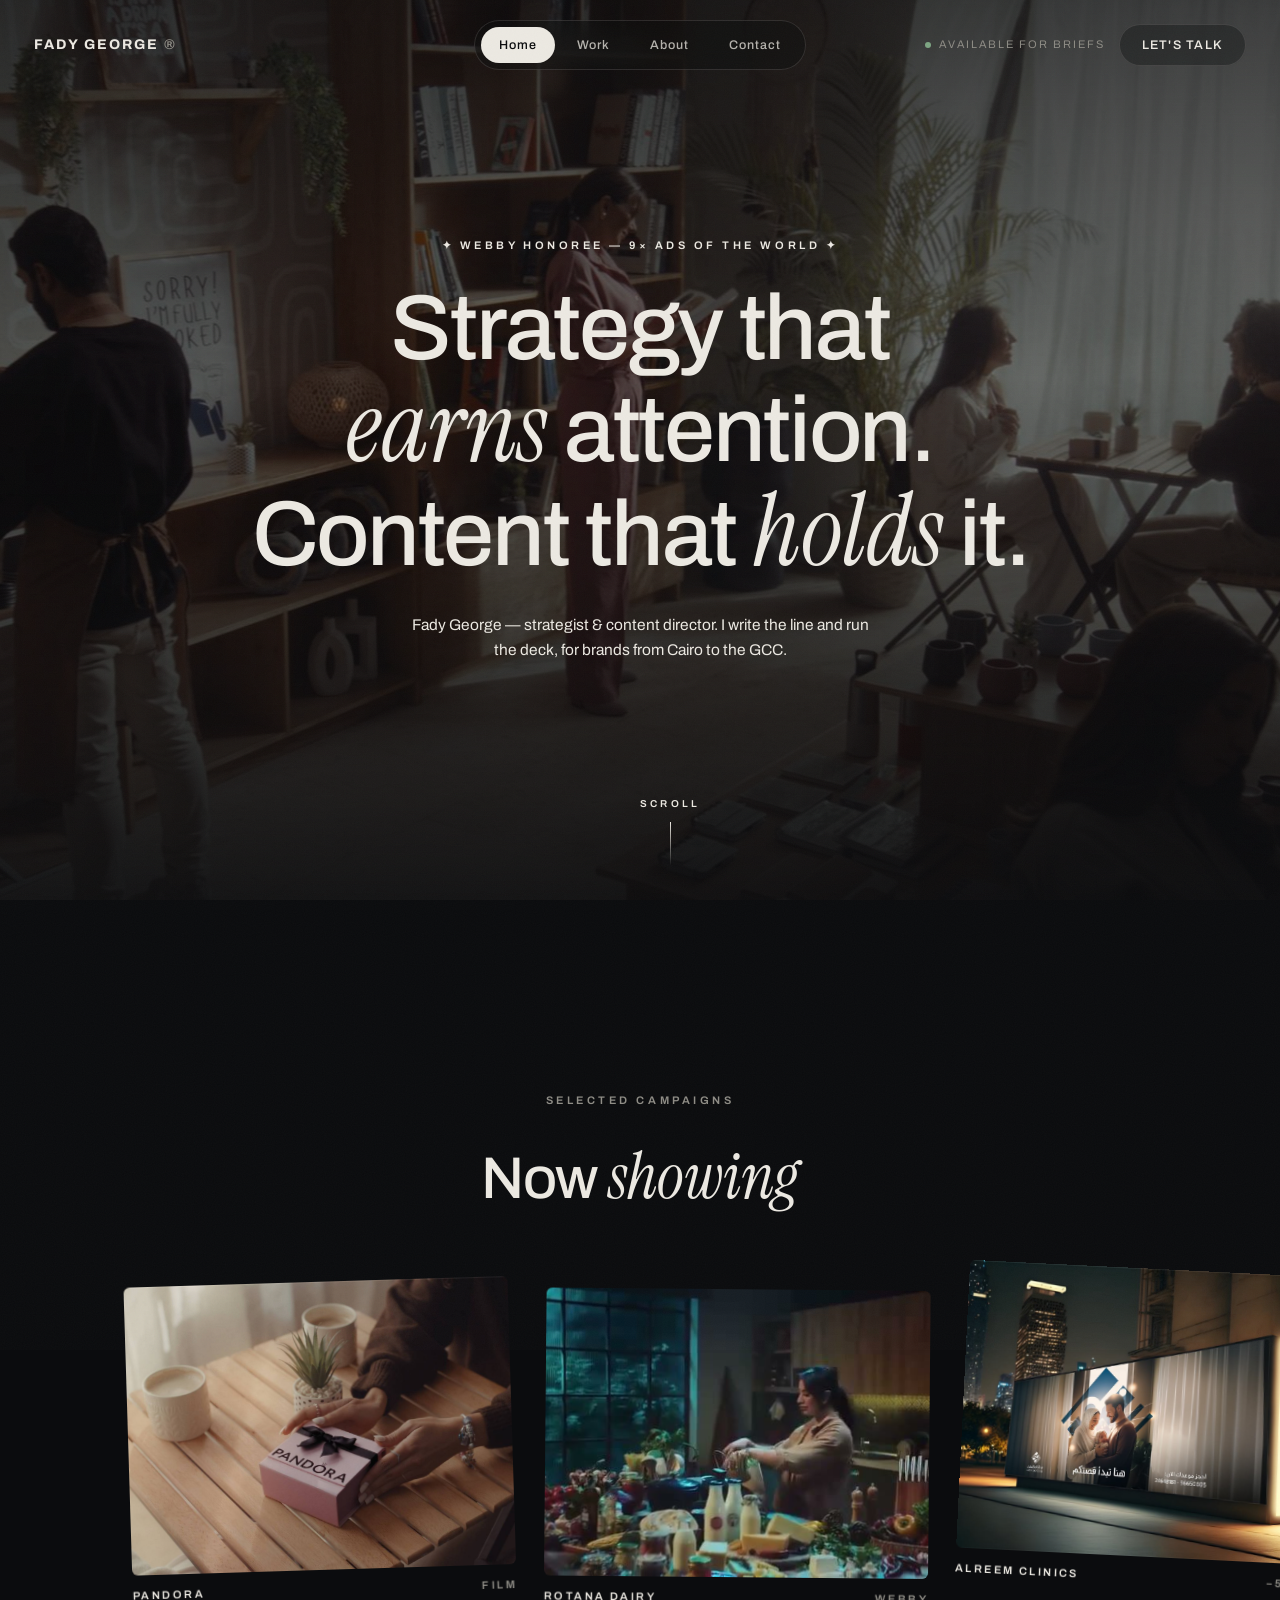
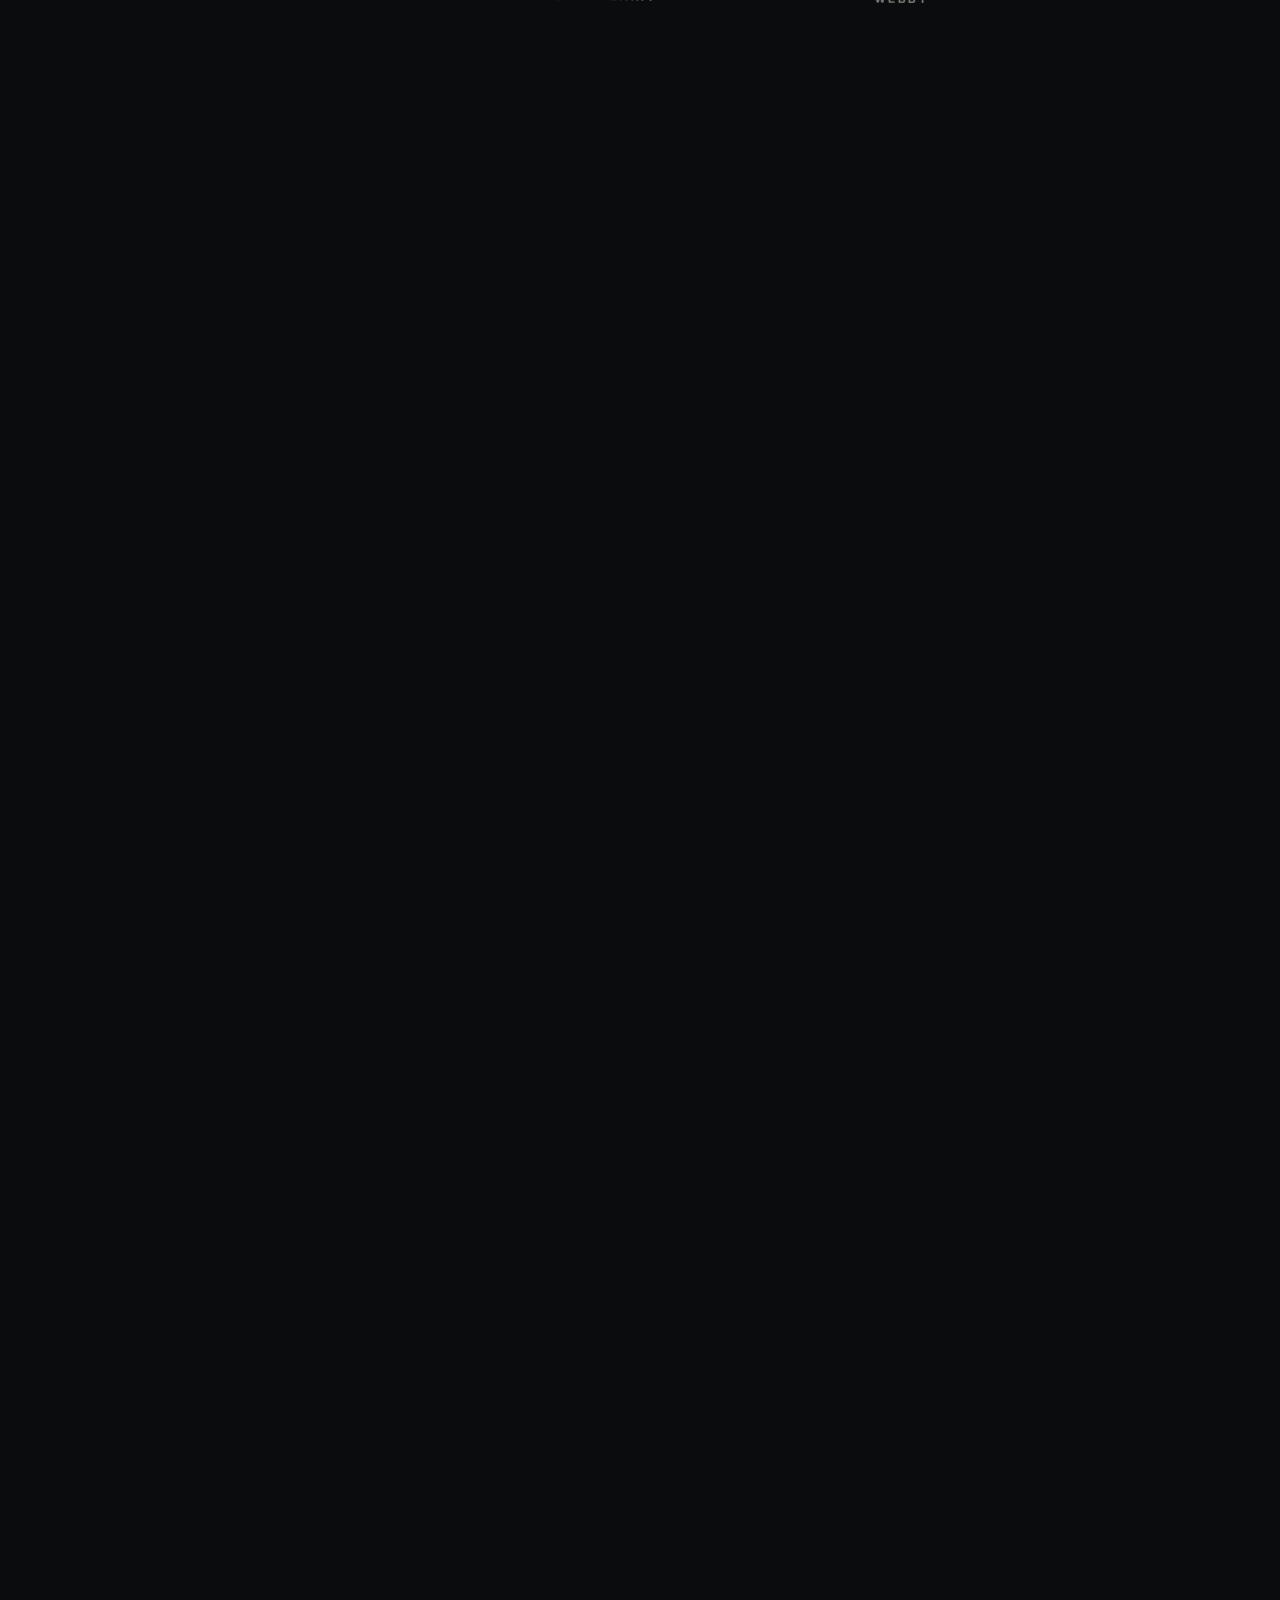
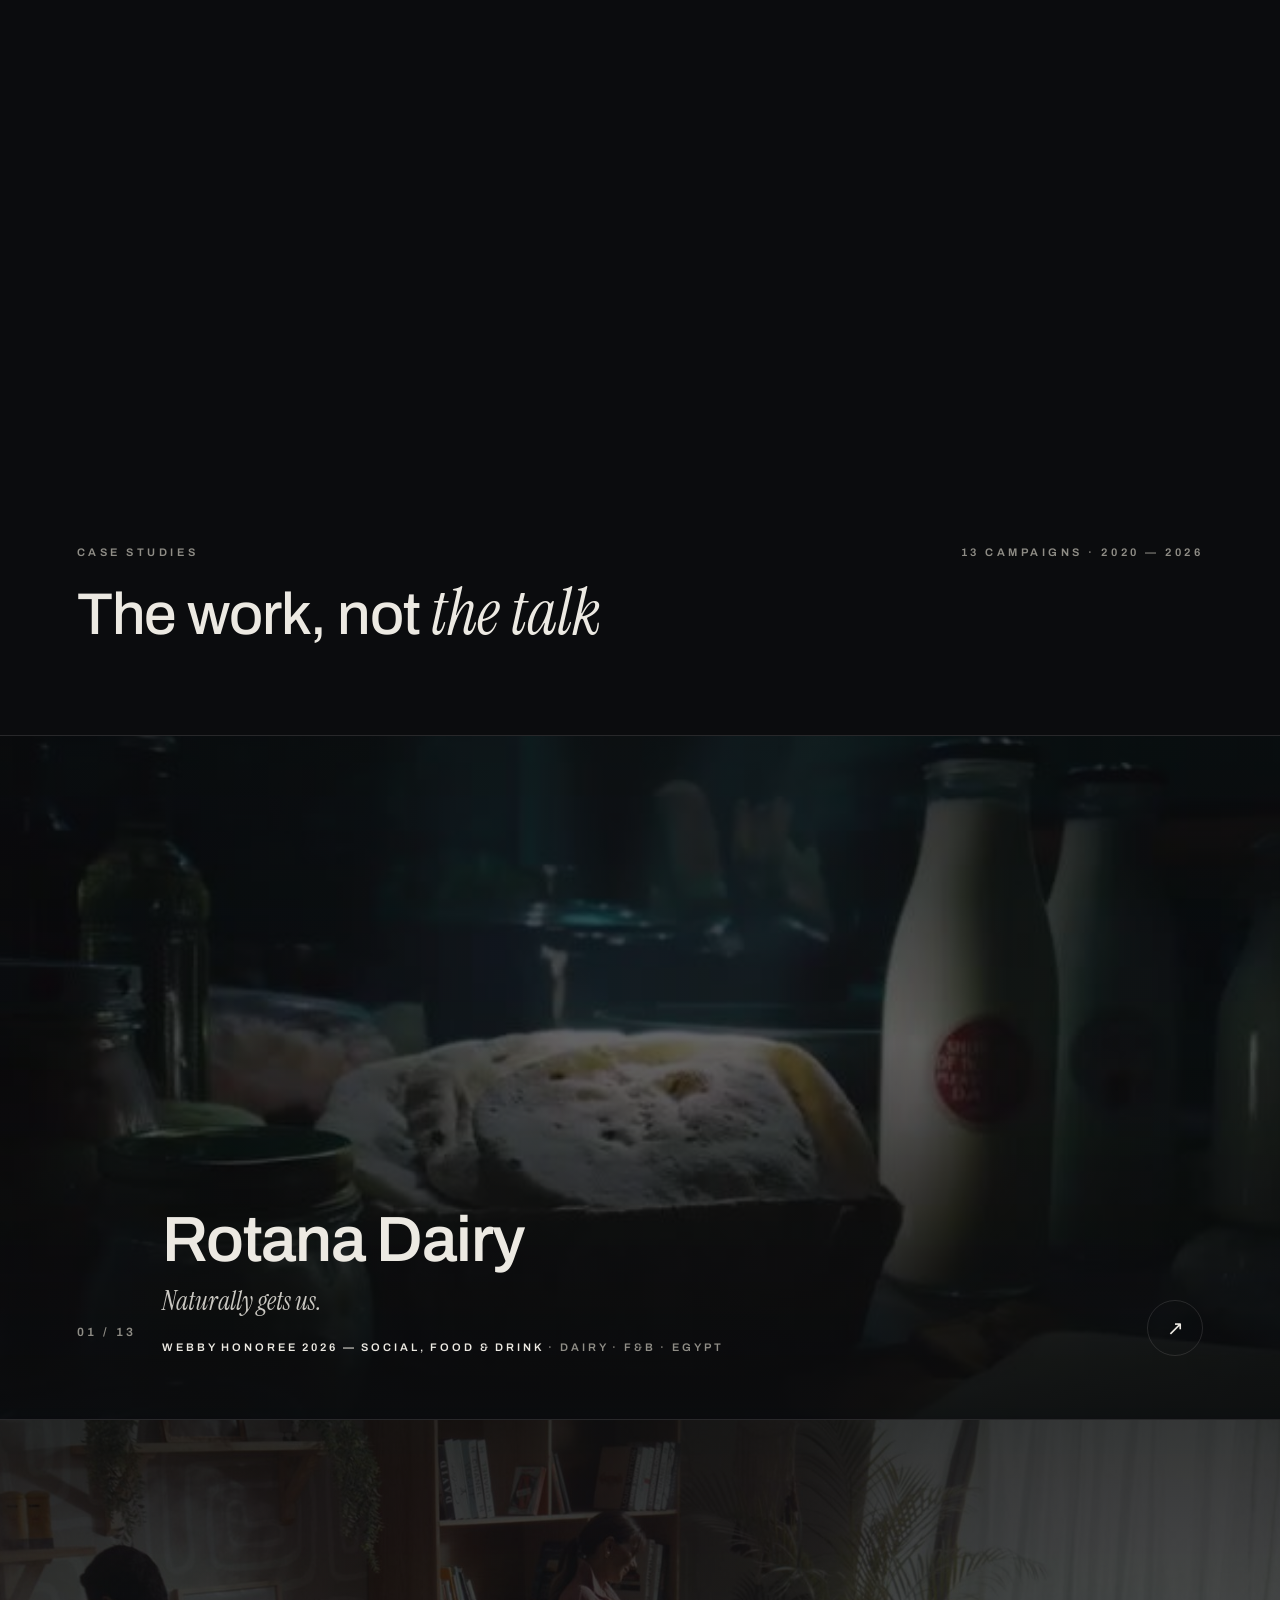
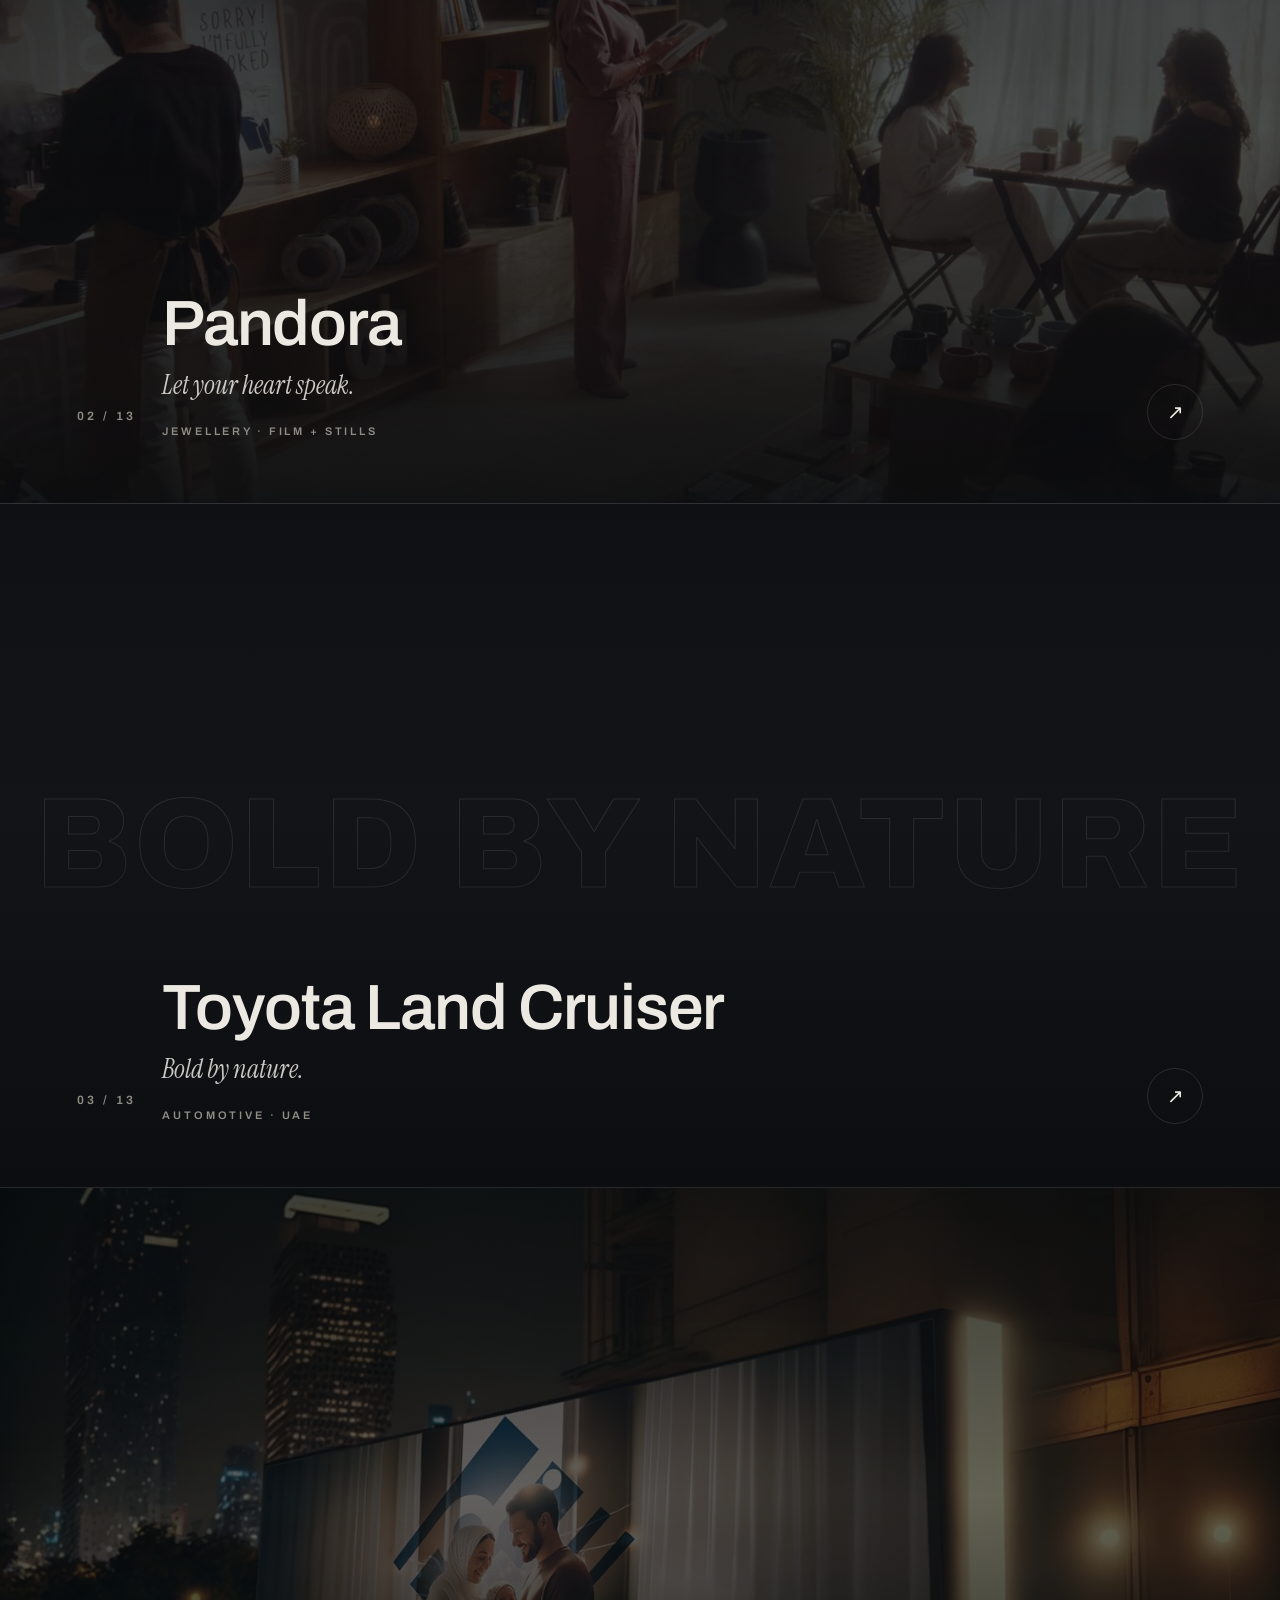
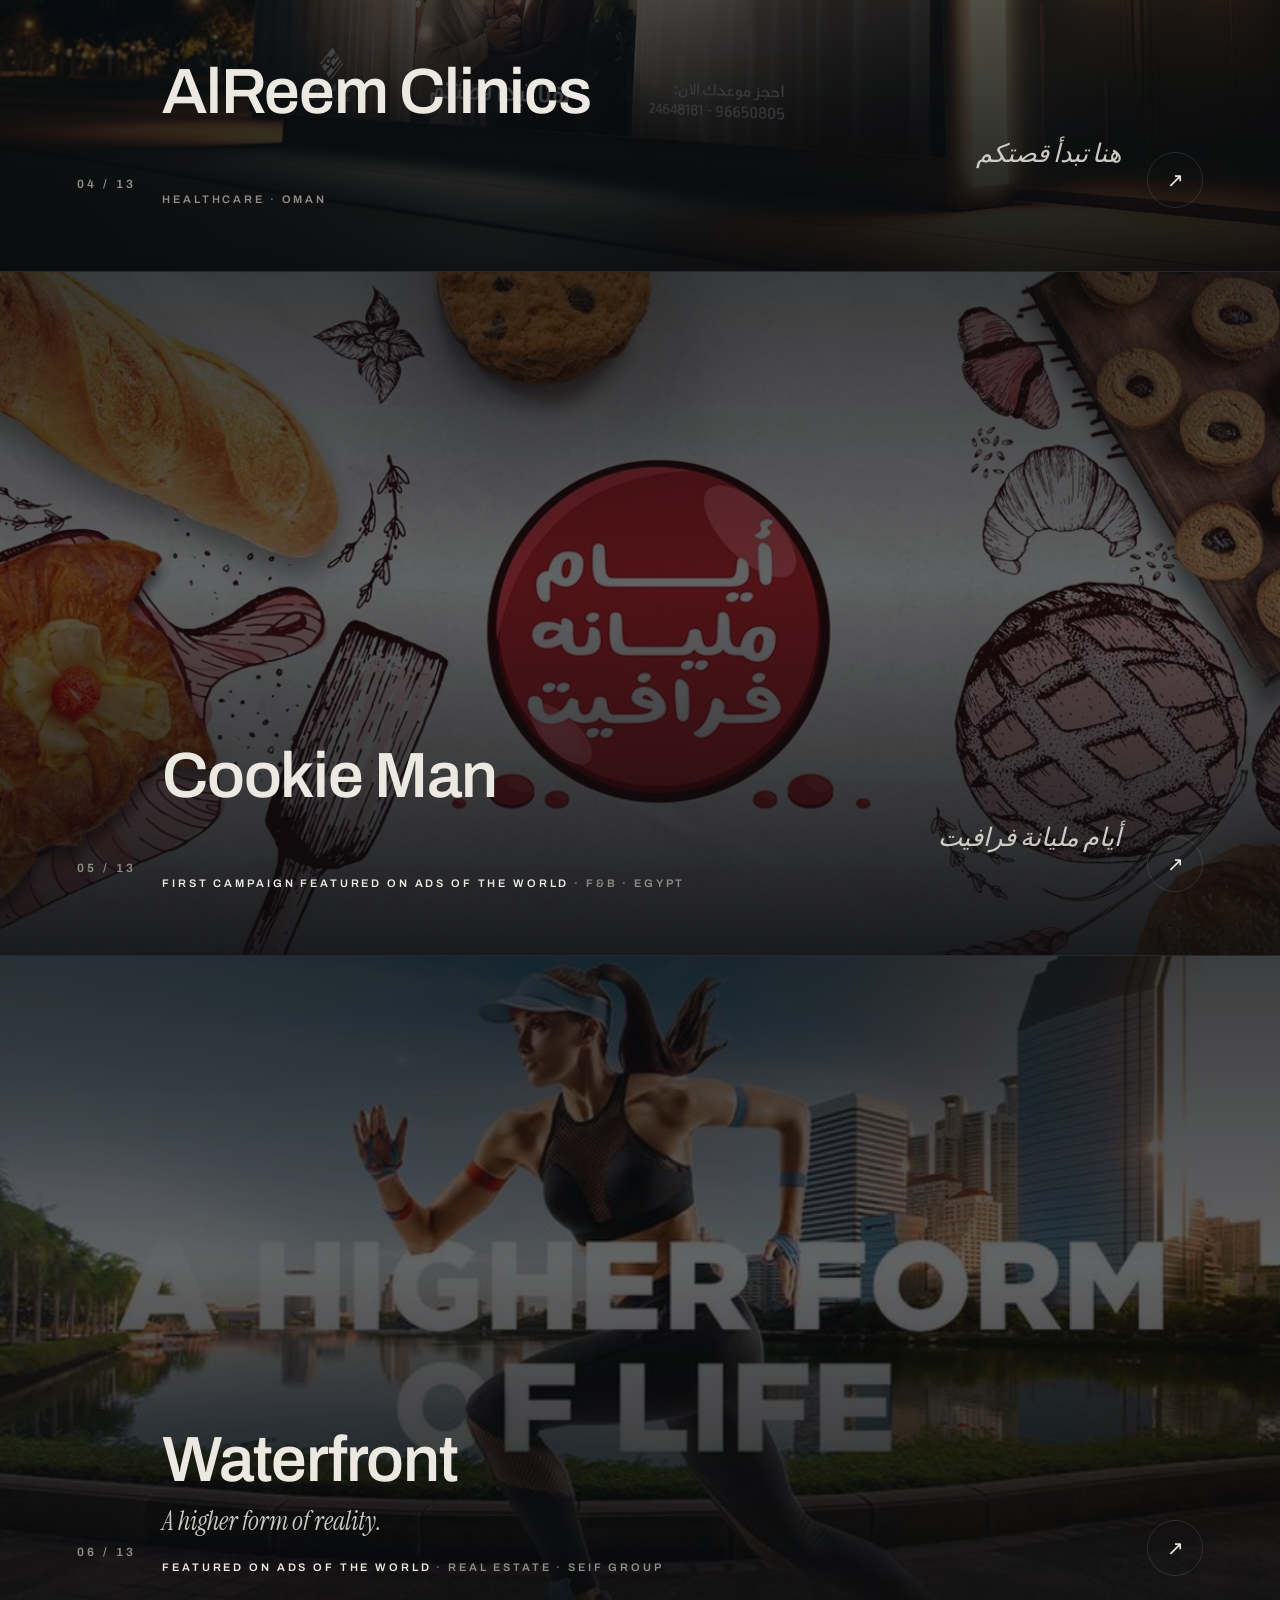
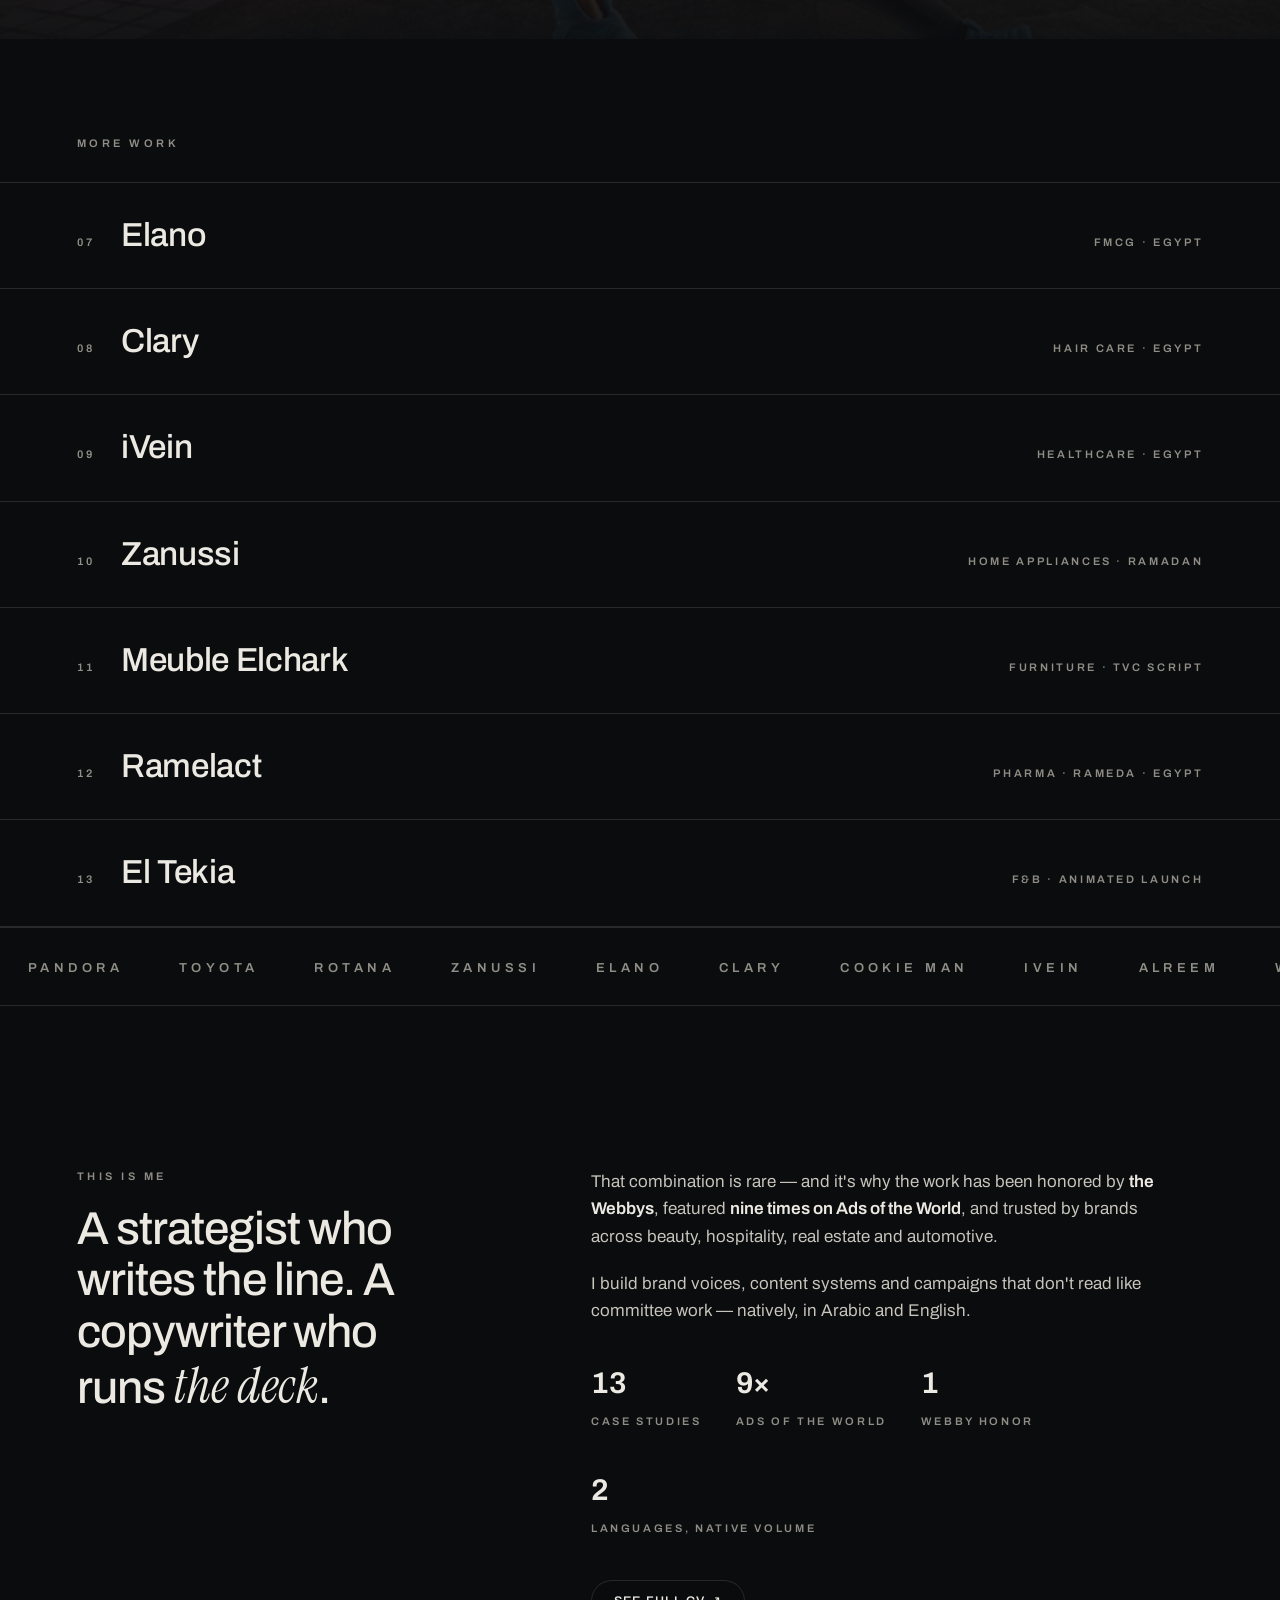
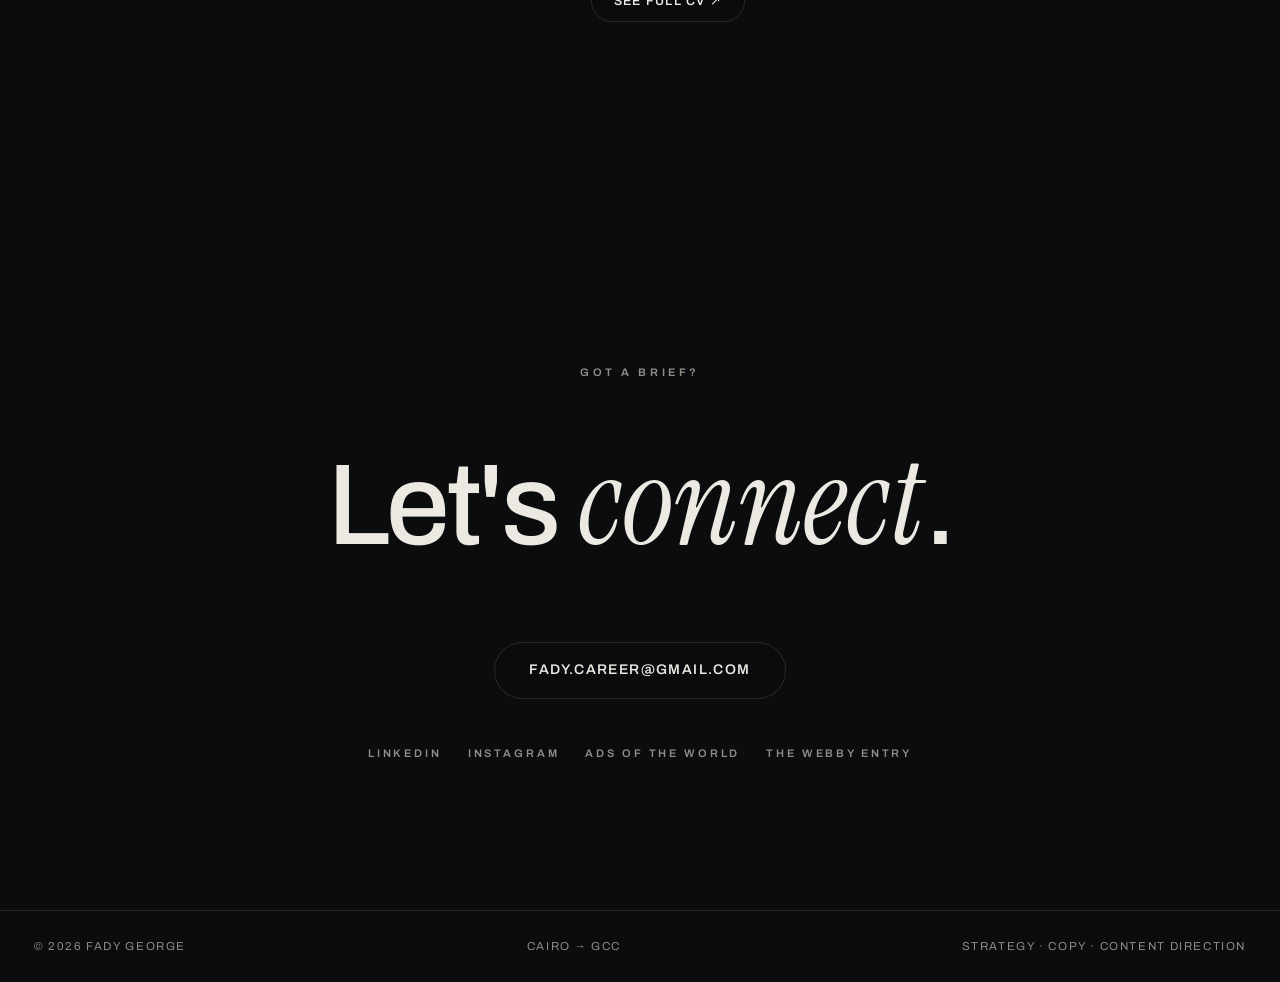
==== index.html @ 392db400 "Portfolio v1 — Screening Room Co-Authored-By: Claude Fable 5 <noreply@anthropic.com>" ====
<!doctype html>
<html lang="en">
<head>
<meta charset="utf-8">
<meta name="viewport" content="width=device-width, initial-scale=1">
<title>Fady George — Strategist & Content Director</title>
<meta name="description" content="Strategy that earns attention. Content that holds it. Webby-honored strategist & content director — 9× Ads of the World.">
<meta property="og:title" content="Fady George — Strategist & Content Director">
<meta property="og:description" content="Strategy that earns attention. Content that holds it. Webby-honored strategist & content director — 9× Ads of the World.">
<link rel="icon" href="data:image/svg+xml,%3Csvg xmlns='http://www.w3.org/2000/svg' viewBox='0 0 32 32'%3E%3Crect width='32' height='32' rx='7' fill='%230b0c0e'/%3E%3Ctext x='16' y='22' font-family='Arial' font-size='16' font-weight='800' fill='%23ece9e2' text-anchor='middle'%3EFG%3C/text%3E%3C/svg%3E">
<link rel="stylesheet" href="styles.css">
</head>
<body>
<header class="site">
  <a class="wordmark" href="index.html">Fady George<span> ®</span></a>
  <nav class="pill" aria-label="Main"><a class="on" href="index.html">Home</a><a href="index.html#work">Work</a><a href="index.html#about">About</a><a href="index.html#contact">Contact</a></nav>
  <div class="head-right">
    <span class="avail">Available for briefs</span>
    <a class="btn" href="mailto:fady.career@gmail.com">Let's talk</a>
  </div>
</header>

<section class="hero" id="top">
  <img class="hero-bg" src="assets/pandora-let-your-heart-speak/img-02.jpg" alt="Pandora campaign film still">
  <div class="hero-in">
    <div class="label">✦ Webby Honoree — 9× Ads of the World ✦</div>
    <h1>
      <span class="ln"><span>Strategy that <em class="acc">earns</em> attention.</span></span>
      <span class="ln"><span>Content that <em class="acc">holds</em> it.</span></span>
    </h1>
    <p class="sub">Fady George — strategist &amp; content director. I write the line and run the deck, for brands from Cairo to the GCC.</p>
  </div>
  <div class="scrollcue"><span class="label">Scroll</span><i></i></div>
</section>

<section class="reel" aria-label="Selected campaigns">
  <div class="reel-sticky">
    <div class="reel-head">
      <div class="label">Selected campaigns</div>
      <h2>Now <em class="acc">showing</em></h2>
    </div>
    <div class="reel-strip" id="strip">
      <a class="reel-card" href="work/pandora-let-your-heart-speak/index.html"><figure>
        <div class="ph"><img src="assets/pandora-let-your-heart-speak/img-01.jpg" alt="Pandora campaign" loading="lazy"></div>
        <figcaption><b>Pandora</b><span>Film</span></figcaption>
      </figure></a>
      <a class="reel-card" href="work/rotana-naturally-gets-us/index.html"><figure>
        <div class="ph"><img src="assets/rotana-naturally-gets-us/frame-03.jpg" alt="Rotana Dairy campaign" loading="lazy"></div>
        <figcaption><b>Rotana Dairy</b><span>Webby</span></figcaption>
      </figure></a>
      <a class="reel-card" href="work/alreem-clinics/index.html"><figure>
        <div class="ph"><img src="assets/alreem-clinics/img-04.jpg" alt="AlReem Clinics campaign" loading="lazy"></div>
        <figcaption><b>AlReem Clinics</b><span>−50% CPA</span></figcaption>
      </figure></a>
      <a class="reel-card" href="work/cookie-man-frafeet/index.html"><figure>
        <div class="ph"><img src="assets/cookie-man-frafeet/img-02.jpg" alt="Cookie Man campaign" loading="lazy"></div>
        <figcaption><b>Cookie Man</b><span>AOTW</span></figcaption>
      </figure></a>
      <a class="reel-card" href="work/waterfront-launching/index.html"><figure>
        <div class="ph"><img src="assets/waterfront-launching/img-03.jpg" alt="Waterfront campaign" loading="lazy"></div>
        <figcaption><b>Waterfront</b><span>AOTW</span></figcaption>
      </figure></a>
      <a class="reel-card" href="work/eltekia-launching/index.html"><figure>
        <div class="ph"><img src="assets/eltekia-launching/frame-01.jpg" alt="El Tekia campaign" loading="lazy"></div>
        <figcaption><b>El Tekia</b><span>Animation</span></figcaption>
      </figure></a>
    </div>
  </div>
</section>

<section class="works" id="work">
  <div class="works-head">
    <div>
      <div class="label">Case studies</div>
      <h2>The work, not <em class="acc">the talk</em></h2>
    </div>
    <span class="label">13 campaigns · 2020 — 2026</span>
  </div>
  <a href="work/rotana-naturally-gets-us/index.html"><article class="row">
    <img class="row-bg" src="assets/rotana-naturally-gets-us/frame-02.jpg" alt="" loading="lazy">
    <div class="row-in">
      <div class="num">01 / 13</div>
      <div>
        <h3>Rotana Dairy</h3>
        <div class="idea">Naturally gets us.</div>
        <div class="meta"><b>Webby Honoree 2026 — Social, Food & Drink</b> · Dairy · F&B · Egypt</div>
      </div>
      <div class="go">↗</div>
    </div>
  </article></a>
  <a href="work/pandora-let-your-heart-speak/index.html"><article class="row">
    <img class="row-bg" src="assets/pandora-let-your-heart-speak/img-02.jpg" alt="" loading="lazy">
    <div class="row-in">
      <div class="num">02 / 13</div>
      <div>
        <h3>Pandora</h3>
        <div class="idea">Let your heart speak.</div>
        <div class="meta">Jewellery · Film + Stills</div>
      </div>
      <div class="go">↗</div>
    </div>
  </article></a>
  <a href="work/toyota-bold-by-nature/index.html"><article class="row typeonly">
    <div class="ghost">Bold By Nature</div>
    <div class="row-in">
      <div class="num">03 / 13</div>
      <div>
        <h3>Toyota Land Cruiser</h3>
        <div class="idea">Bold by nature.</div>
        <div class="meta">Automotive · UAE</div>
      </div>
      <div class="go">↗</div>
    </div>
  </article></a>
  <a href="work/alreem-clinics/index.html"><article class="row">
    <img class="row-bg" src="assets/alreem-clinics/img-04.jpg" alt="" loading="lazy">
    <div class="row-in">
      <div class="num">04 / 13</div>
      <div>
        <h3>AlReem Clinics</h3>
        <div class="idea ar">هنا تبدأ قصتكم</div>
        <div class="meta">Healthcare · Oman</div>
      </div>
      <div class="go">↗</div>
    </div>
  </article></a>
  <a href="work/cookie-man-frafeet/index.html"><article class="row">
    <img class="row-bg" src="assets/cookie-man-frafeet/img-02.jpg" alt="" loading="lazy">
    <div class="row-in">
      <div class="num">05 / 13</div>
      <div>
        <h3>Cookie Man</h3>
        <div class="idea ar">أيام مليانة فرافيت</div>
        <div class="meta"><b>First campaign featured on Ads of the World</b> · F&B · Egypt</div>
      </div>
      <div class="go">↗</div>
    </div>
  </article></a>
  <a href="work/waterfront-launching/index.html"><article class="row">
    <img class="row-bg" src="assets/waterfront-launching/img-03.jpg" alt="" loading="lazy">
    <div class="row-in">
      <div class="num">06 / 13</div>
      <div>
        <h3>Waterfront</h3>
        <div class="idea">A higher form of reality.</div>
        <div class="meta"><b>Featured on Ads of the World</b> · Real Estate · Seif Group</div>
      </div>
      <div class="go">↗</div>
    </div>
  </article></a>
  <div class="mini-head"><span class="label">More work</span></div>
  <a class="mini" href="work/elano-3arfin-mayetak/index.html"><span class="num">07</span><h3>Elano</h3><span class="tag">FMCG · Egypt</span></a>
  <a class="mini" href="work/clary-el-egaba-clary/index.html"><span class="num">08</span><h3>Clary</h3><span class="tag">Hair Care · Egypt</span></a>
  <a class="mini" href="work/ivein-10-years/index.html"><span class="num">09</span><h3>iVein</h3><span class="tag">Healthcare · Egypt</span></a>
  <a class="mini" href="work/zanussi-mothers-day-ramadan/index.html"><span class="num">10</span><h3>Zanussi</h3><span class="tag">Home Appliances · Ramadan</span></a>
  <a class="mini" href="work/meuble-elchark-tvc/index.html"><span class="num">11</span><h3>Meuble Elchark</h3><span class="tag">Furniture · TVC Script</span></a>
  <a class="mini" href="work/ramelact-launching/index.html"><span class="num">12</span><h3>Ramelact</h3><span class="tag">Pharma · Rameda · Egypt</span></a>
  <a class="mini" href="work/eltekia-launching/index.html"><span class="num">13</span><h3>El Tekia</h3><span class="tag">F&B · Animated Launch</span></a>
</section>

<div class="clients" aria-hidden="true"><div><span>Pandora</span><span>Toyota</span><span>Rotana</span><span>Zanussi</span><span>Elano</span><span>Clary</span><span>Cookie Man</span><span>iVein</span><span>AlReem</span><span>Waterfront</span><span>Meuble Elchark</span><span>Pandora</span><span>Toyota</span><span>Rotana</span><span>Zanussi</span><span>Elano</span><span>Clary</span><span>Cookie Man</span><span>iVein</span><span>AlReem</span><span>Waterfront</span><span>Meuble Elchark</span></div></div>

<section class="about" id="about">
  <div>
    <div class="label">This is me</div>
    <h2>A strategist who writes the line. A copywriter who runs <em class="acc">the deck</em>.</h2>
  </div>
  <div class="bio">
    <p>That combination is rare — and it's why the work has been honored by <strong>the Webbys</strong>, featured <strong>nine times on Ads of the World</strong>, and trusted by brands across beauty, hospitality, real estate and automotive.</p>
    <p>I build brand voices, content systems and campaigns that don't read like committee work — natively, in Arabic and English.</p>
    <div class="facts">
      <div class="fact"><b>13</b><span>Case studies</span></div>
      <div class="fact"><b>9×</b><span>Ads of the World</span></div>
      <div class="fact"><b>1</b><span>Webby honor</span></div>
      <div class="fact"><b>2</b><span>Languages, native volume</span></div>
    </div>
    <a class="btn" href="assets/site/fady-george-cv.pdf" target="_blank" rel="noreferrer">See full CV ↗</a>
  </div>
</section>

<section class="contact" id="contact">
  <div class="label">Got a brief?</div>
  <h2>Let's <em class="acc">connect</em>.</h2>
  <a class="btn big" href="mailto:fady.career@gmail.com">fady.career@gmail.com</a>
  <div class="socials">
    <a href="https://www.linkedin.com/in/fadygeorge79/" target="_blank" rel="noreferrer">LinkedIn</a>
    <a href="https://www.instagram.com/_fadygeorge/" target="_blank" rel="noreferrer">Instagram</a>
    <a href="https://www.adsoftheworld.com/users/fady-george" target="_blank" rel="noreferrer">Ads of the World</a>
    <a href="https://winners.webbyawards.com/2026/social/social-campaigns/food-drink/380576/rotana--naturally-gets-us" target="_blank" rel="noreferrer">The Webby Entry</a>
  </div>
</section>
<footer class="site">
  <span>© 2026 Fady George</span>
  <span>Cairo → GCC</span>
  <span>Strategy · Copy · Content Direction</span>
</footer>
<script src="main.js"></script>
</body>
</html>
---- styles.css ----
/* ============================================================
   FADY GEORGE — Screening Room
   Committed single-world dark (a cinema house). Monochrome;
   the footage carries the color.
   ============================================================ */
@font-face{ font-family:'Archivo'; font-style:normal; font-weight:100 900; font-display:swap; src:url(fonts/archivo-var.woff2) format('woff2'); }
@font-face{ font-family:'Instrument Serif'; font-style:italic; font-weight:400; font-display:swap; src:url(fonts/instrument-italic.woff2) format('woff2'); }
@font-face{ font-family:'IBM Plex Sans Arabic'; font-style:normal; font-weight:400; font-display:swap; src:url(fonts/plex-arabic-400.woff2) format('woff2'); }
@font-face{ font-family:'IBM Plex Sans Arabic'; font-style:normal; font-weight:700; font-display:swap; src:url(fonts/plex-arabic-700.woff2) format('woff2'); }

:root{
  --black:#0b0c0e; --coal:#14161a; --bone:#ece9e2; --body:#c9c6be; --grey:#8f8d86;
  --line:rgba(236,233,226,.13); --pillbg:rgba(11,12,14,.35);
}
*{ box-sizing:border-box; margin:0 }
html{ scroll-behavior:smooth }
body{ background:var(--black); color:var(--bone); font-family:'Archivo',Arial,sans-serif; font-weight:380; line-height:1.6; overflow-x:hidden; }
::selection{ background:var(--bone); color:var(--black) }
a{ color:inherit; text-decoration:none }
img{ display:block; max-width:100% }
.label{ font-size:11px; font-weight:620; letter-spacing:.32em; text-transform:uppercase; color:var(--grey) }
em.acc{ font-family:'Instrument Serif',Georgia,serif; font-style:italic; font-weight:400; font-size:1.08em; letter-spacing:0 }
.ar{ font-family:'IBM Plex Sans Arabic','Segoe UI',Tahoma,sans-serif; direction:rtl }

/* grain */
body::after{ content:""; position:fixed; inset:-50%; pointer-events:none; z-index:60; opacity:.05;
  background-image:url("data:image/svg+xml,%3Csvg xmlns='http://www.w3.org/2000/svg' width='240' height='240'%3E%3Cfilter id='n'%3E%3CfeTurbulence type='fractalNoise' baseFrequency='0.9' numOctaves='2'/%3E%3C/filter%3E%3Crect width='240' height='240' filter='url(%23n)' opacity='0.6'/%3E%3C/svg%3E"); }

/* ============ HEADER ============ */
header.site{ position:fixed; top:0; left:0; right:0; z-index:50; display:grid; grid-template-columns:1fr auto 1fr; align-items:center; padding:20px 34px }
.wordmark{ font-weight:740; font-size:14px; letter-spacing:.14em; text-transform:uppercase }
.wordmark span{ color:var(--grey) }
nav.pill{ display:flex; gap:4px; border:1px solid var(--line); border-radius:999px; padding:6px; backdrop-filter:blur(14px); background:var(--pillbg); transition:background .4s }
header.site.scrolled nav.pill{ background:rgba(11,12,14,.72) }
nav.pill a{ font-size:12.5px; font-weight:520; letter-spacing:.08em; padding:8px 18px; border-radius:999px; color:var(--bone); opacity:.75; transition:opacity .25s, background .25s }
nav.pill a:hover, nav.pill a:focus-visible{ opacity:1; background:rgba(236,233,226,.08); outline:none }
nav.pill a.on{ opacity:1; background:var(--bone); color:var(--black) }
.head-right{ display:flex; justify-content:flex-end; align-items:center; gap:14px }
.avail{ font-size:11px; letter-spacing:.18em; text-transform:uppercase; color:var(--grey); display:flex; align-items:center; gap:8px }
.avail::before{ content:""; width:6px; height:6px; border-radius:50%; background:#7da583; animation:blink 2.6s ease infinite }
@keyframes blink{ 50%{ opacity:.35 } }
.btn{ display:inline-flex; align-items:center; gap:10px; border:1px solid var(--line); border-radius:999px; padding:10px 22px; font-size:12.5px; font-weight:560; letter-spacing:.1em; text-transform:uppercase; backdrop-filter:blur(14px); background:var(--pillbg); transition:background .3s,color .3s; cursor:pointer }
.btn:hover,.btn:focus-visible{ background:var(--bone); color:var(--black); outline:none }
@media(max-width:860px){ nav.pill{ display:none } header.site{ padding:16px 20px } .avail{ display:none } }

/* ============ HOME HERO ============ */
.hero{ position:relative; height:100svh; min-height:600px; overflow:hidden; display:flex; align-items:center; justify-content:center; text-align:center }
.hero-bg{ position:absolute; inset:0; width:100%; height:100%; object-fit:cover; animation:settle 2.6s cubic-bezier(.2,.7,.2,1) both }
@keyframes settle{ from{ transform:scale(1.12); filter:brightness(.4) } to{ transform:scale(1.02); filter:brightness(.62) } }
.hero::before{ content:""; position:absolute; inset:0; z-index:1; background:linear-gradient(180deg, rgba(11,12,14,.62) 0%, rgba(11,12,14,.18) 42%, rgba(11,12,14,.88) 100%) }
.hero-in{ position:relative; z-index:2; padding:0 24px; max-width:1100px }
.hero .label{ color:var(--bone); opacity:0; animation:rise 1s .5s cubic-bezier(.2,.7,.2,1) forwards }
.hero h1{ font-size:clamp(44px,7.2vw,104px); font-weight:480; letter-spacing:-.025em; line-height:1.04; margin:26px 0 30px; text-wrap:balance }
.hero h1 .ln{ display:block; overflow:hidden }
.hero h1 .ln span{ display:block; transform:translateY(112%); animation:heroRise 1.1s cubic-bezier(.2,.75,.15,1) forwards }
.hero h1 .ln:nth-child(2) span{ animation-delay:.16s }
@keyframes heroRise{ to{ transform:none } }
@keyframes rise{ from{ opacity:0; transform:translateY(14px) } to{ opacity:1; transform:none } }
.hero p.sub{ font-size:15.5px; color:var(--bone); opacity:0; max-width:52ch; margin:0 auto; font-weight:400; animation:rise 1s .9s forwards }
.scrollcue{ position:absolute; bottom:34px; left:50%; transform:translateX(-50%); z-index:2; display:flex; flex-direction:column; align-items:center; gap:10px; opacity:0; animation:rise 1s 1.4s forwards }
.scrollcue .label{ font-size:10px }
.scrollcue i{ width:1px; height:44px; background:linear-gradient(var(--bone),transparent); display:block; animation:drip 2.2s ease infinite }
@keyframes drip{ 0%{ transform:scaleY(0); transform-origin:top } 45%{ transform:scaleY(1); transform-origin:top } 46%{ transform-origin:bottom } 100%{ transform:scaleY(0); transform-origin:bottom } }

/* ============ REEL (arc strip) ============ */
.reel{ position:relative; height:300vh; background:var(--black) }
.reel-sticky{ position:sticky; top:0; height:100svh; overflow:hidden; display:flex; flex-direction:column; justify-content:center }
.reel-head{ text-align:center; margin-bottom:7vh; position:relative; z-index:2 }
.reel-head h2{ font-size:clamp(34px,4.6vw,62px); font-weight:480; letter-spacing:-.02em; margin-top:16px }
.reel-strip{ display:flex; gap:2.6vw; will-change:transform; padding:0 6vw; width:max-content }
.reel-card{ width:min(30vw,420px); flex:none; will-change:transform }
.reel-card .ph{ overflow:hidden; border-radius:6px; aspect-ratio:4/3; background:var(--coal) }
.reel-card img{ width:100%; height:100%; object-fit:cover; transition:transform .6s cubic-bezier(.2,.7,.2,1) }
.reel-card:hover img{ transform:scale(1.05) }
.reel-card figcaption{ display:flex; justify-content:space-between; margin-top:12px; font-size:11px; font-weight:600; letter-spacing:.22em; text-transform:uppercase; color:var(--grey) }
.reel-card figcaption b{ color:var(--bone); font-weight:600 }
@media(max-width:860px){ .reel-card{ width:64vw } }

/* ============ WORKS INDEX ============ */
.works-head{ padding:16vh 6vw 8vh; display:flex; align-items:baseline; justify-content:space-between; gap:20px; flex-wrap:wrap }
.works-head h2{ font-size:clamp(34px,4.6vw,62px); font-weight:480; letter-spacing:-.02em }
.row{ position:relative; min-height:76svh; display:flex; align-items:flex-end; overflow:hidden; border-top:1px solid var(--line) }
.row-bg{ position:absolute; inset:0; width:100%; height:100%; object-fit:cover; opacity:.45; transition:opacity .6s, transform 1.2s cubic-bezier(.2,.7,.2,1); transform:scale(1.06) }
.row:hover .row-bg{ opacity:.6; transform:scale(1.01) }
.row::before{ content:""; position:absolute; inset:0; background:linear-gradient(180deg, rgba(11,12,14,.55), rgba(11,12,14,.2) 45%, rgba(11,12,14,.86)); z-index:1 }
.row-in{ position:relative; z-index:2; padding:7vh 6vw; width:100%; display:grid; grid-template-columns:auto 1fr auto; gap:26px; align-items:end;
  opacity:0; transform:translateY(46px); transition:opacity .9s cubic-bezier(.2,.7,.2,1), transform .9s cubic-bezier(.2,.7,.2,1) }
.row.vis .row-in{ opacity:1; transform:none }
.row .num{ font-size:12px; font-weight:620; letter-spacing:.28em; color:var(--grey); padding-bottom:14px }
.row h3{ font-size:clamp(34px,5vw,72px); font-weight:560; letter-spacing:-.02em; line-height:1.02 }
.row .idea{ font-family:'Instrument Serif',Georgia,serif; font-style:italic; font-size:clamp(19px,2vw,27px); color:var(--bone); opacity:.85; margin-top:10px }
.row .meta{ margin-top:16px; font-size:11px; font-weight:600; letter-spacing:.26em; text-transform:uppercase; color:var(--grey) }
.row .meta b{ color:var(--bone); font-weight:600 }
.row .go{ align-self:end; width:56px; height:56px; border:1px solid var(--line); border-radius:50%; display:flex; align-items:center; justify-content:center; font-size:20px; transition:background .3s, color .3s, transform .3s }
.row:hover .go{ background:var(--bone); color:var(--black); transform:rotate(45deg) }
.row.typeonly{ background:var(--coal) }
.row.typeonly .ghost{ position:absolute; inset:0; display:flex; align-items:center; justify-content:center; z-index:0;
  font-weight:820; font-size:clamp(60px,10vw,150px); letter-spacing:.02em; text-transform:uppercase; color:transparent; -webkit-text-stroke:1px rgba(236,233,226,.14); white-space:nowrap }
.row.typeonly .ghost.ar{ font-family:'IBM Plex Sans Arabic',sans-serif; font-weight:700; letter-spacing:0 }
@media(max-width:860px){ .row-in{ grid-template-columns:1fr } .row .go{ display:none } .row{ min-height:56svh } }

/* compact index */
.mini-head{ padding:10vh 6vw 3vh }
.mini{ display:flex; align-items:baseline; gap:26px; padding:26px 6vw; border-top:1px solid var(--line); transition:padding-left .3s, background .3s }
.mini:last-of-type{ border-bottom:1px solid var(--line) }
.mini:hover{ padding-left:8vw; background:var(--coal) }
.mini .num{ font-size:11px; font-weight:620; letter-spacing:.28em; color:var(--grey) }
.mini h3{ font-size:clamp(20px,2.6vw,34px); font-weight:520; letter-spacing:-.01em }
.mini .tag{ margin-left:auto; font-size:11px; font-weight:600; letter-spacing:.24em; text-transform:uppercase; color:var(--grey); text-align:right }
@media(max-width:640px){ .mini .tag{ display:none } }

/* ============ CLIENT MARQUEE ============ */
.clients{ border-top:1px solid var(--line); border-bottom:1px solid var(--line); padding:26px 0; overflow:hidden; white-space:nowrap }
.clients div{ display:inline-block; animation:marq 46s linear infinite }
.clients span{ font-size:13px; font-weight:600; letter-spacing:.34em; text-transform:uppercase; color:var(--grey); margin:0 28px }
@keyframes marq{ to{ transform:translateX(-50%) } }

/* ============ ABOUT ============ */
.about{ display:grid; grid-template-columns:1fr 1.4fr; gap:6vw; padding:18vh 6vw; max-width:1400px; margin:0 auto }
.about h2{ font-size:clamp(30px,3.6vw,52px); font-weight:480; letter-spacing:-.02em; line-height:1.12; margin-top:18px; text-wrap:balance }
.about .bio p{ font-size:17px; color:var(--body); max-width:58ch; margin-bottom:1.2em }
.about .bio strong{ color:var(--bone); font-weight:620 }
.about .facts{ display:flex; gap:34px; margin:34px 0 40px; flex-wrap:wrap }
.about .fact b{ display:block; font-size:30px; font-weight:640; letter-spacing:-.01em }
.about .fact span{ font-size:11px; font-weight:600; letter-spacing:.24em; text-transform:uppercase; color:var(--grey) }
@media(max-width:860px){ .about{ grid-template-columns:1fr; padding:12vh 6vw } }

/* ============ CONTACT + FOOTER ============ */
.contact{ text-align:center; padding:20vh 24px 16vh; position:relative }
.contact h2{ font-size:clamp(52px,9vw,130px); font-weight:480; letter-spacing:-.03em; margin:22px 0 40px }
.contact .btn.big{ font-size:14px; padding:16px 34px }
.socials{ display:flex; justify-content:center; gap:26px; margin-top:46px; flex-wrap:wrap }
.socials a{ font-size:11px; font-weight:600; letter-spacing:.26em; text-transform:uppercase; color:var(--grey); border-bottom:1px solid transparent; padding-bottom:3px; transition:color .3s,border-color .3s }
.socials a:hover{ color:var(--bone); border-color:var(--bone) }
footer.site{ display:flex; justify-content:space-between; gap:14px; flex-wrap:wrap; padding:26px 34px; border-top:1px solid var(--line); color:var(--grey); font-size:11.5px; letter-spacing:.14em; text-transform:uppercase }

/* ============================================================
   CASE STUDY PAGES
   ============================================================ */
.case-hero{ position:relative; min-height:92svh; display:flex; align-items:flex-end; overflow:hidden }
.case-hero .row-bg{ opacity:.5 }
.case-hero::before{ content:""; position:absolute; inset:0; z-index:1; background:linear-gradient(180deg, rgba(11,12,14,.6), rgba(11,12,14,.25) 45%, rgba(11,12,14,.92)) }
.case-hero.typeonly{ background:var(--coal) }
.case-hero .ghost{ position:absolute; inset:0; display:flex; align-items:center; justify-content:center; z-index:0;
  font-weight:820; font-size:clamp(54px,9vw,170px); letter-spacing:.02em; text-transform:uppercase; color:transparent; -webkit-text-stroke:1px rgba(236,233,226,.15); white-space:nowrap }
.case-hero .ghost.ar{ font-family:'IBM Plex Sans Arabic',sans-serif; font-weight:700; letter-spacing:0; text-transform:none }
.case-hero-in{ position:relative; z-index:2; padding:12vh 6vw 8vh; width:100% }
.case-hero .kicker{ font-size:12px; font-weight:620; letter-spacing:.3em; text-transform:uppercase; color:var(--grey); margin-bottom:20px }
.case-hero h1{ font-size:clamp(40px,6.4vw,96px); font-weight:560; letter-spacing:-.02em; line-height:1.02; max-width:20ch }
.case-hero .idea{ font-family:'Instrument Serif',Georgia,serif; font-style:italic; font-size:clamp(22px,2.6vw,36px); color:var(--bone); opacity:.85; margin-top:18px }
.case-hero .idea.ar{ font-family:'IBM Plex Sans Arabic',sans-serif; font-style:normal; font-weight:700 }
.case-meta{ display:flex; gap:34px; flex-wrap:wrap; margin-top:38px; padding-top:26px; border-top:1px solid var(--line) }
.case-meta div b{ display:block; font-size:13.5px; font-weight:560; margin-top:4px; color:var(--bone) }
.case-meta div{ font-size:11px; font-weight:600; letter-spacing:.24em; text-transform:uppercase; color:var(--grey) }

.case-body{ max-width:1160px; margin:0 auto; padding:0 6vw }
.films{ padding:10vh 0 2vh; display:grid; gap:36px }
.films video{ width:100%; border-radius:8px; background:#000 }
.films .yt{ position:relative; aspect-ratio:16/9; border-radius:8px; overflow:hidden; background:#000 }
.films .yt iframe{ position:absolute; inset:0; width:100%; height:100%; border:0 }
.films figcaption{ margin-top:10px; font-size:11px; font-weight:600; letter-spacing:.24em; text-transform:uppercase; color:var(--grey) }

.chap{ display:grid; grid-template-columns:230px 1fr; gap:30px; padding:8vh 0; border-top:1px solid var(--line);
  opacity:0; transform:translateY(38px); transition:opacity .9s cubic-bezier(.2,.7,.2,1), transform .9s cubic-bezier(.2,.7,.2,1) }
.chap.vis{ opacity:1; transform:none }
.chap:first-of-type{ border-top:0 }
.chap p{ font-size:clamp(17px,1.5vw,21px); color:var(--body); max-width:62ch; line-height:1.75 }
.chap p + p{ margin-top:1em }
.chap p strong{ color:var(--bone); font-weight:600 }
.chap .idea-display{ font-family:'Instrument Serif',Georgia,serif; font-style:italic; font-size:clamp(36px,4.6vw,72px); line-height:1.12; color:var(--bone); max-width:none }
.chap .idea-display.ar{ font-family:'IBM Plex Sans Arabic',sans-serif; font-style:normal; font-weight:700 }
@media(max-width:860px){ .chap{ grid-template-columns:1fr; gap:14px; padding:6vh 0 } }

.plates{ display:grid; gap:30px; padding:6vh 0 }
.plates.grid2{ grid-template-columns:repeat(2,1fr) }
.plates.grid3{ grid-template-columns:repeat(3,1fr) }
.plates figure{ margin:0; opacity:0; transform:translateY(30px); transition:opacity .8s cubic-bezier(.2,.7,.2,1), transform .8s cubic-bezier(.2,.7,.2,1) }
.plates figure.vis{ opacity:1; transform:none }
.plates img{ width:100%; border-radius:6px }
.plates figcaption{ margin-top:10px; font-size:10.5px; font-weight:600; letter-spacing:.24em; text-transform:uppercase; color:var(--grey) }
@media(max-width:700px){ .plates.grid2,.plates.grid3{ grid-template-columns:1fr } }

.result-block{ text-align:center; padding:14vh 6vw; border-top:1px solid var(--line) }
.result-block .label{ margin-bottom:22px }
.result-block p{ font-family:'Instrument Serif',Georgia,serif; font-style:italic; font-size:clamp(26px,3.6vw,52px); line-height:1.2; max-width:26ch; margin:0 auto; color:var(--bone) }
.result-block .linkrow{ display:flex; justify-content:center; gap:14px; flex-wrap:wrap; margin-top:44px }
p.credits{ font-size:13px !important; letter-spacing:.04em; line-height:1.9 !important; color:var(--grey) !important }

.case-nav{ display:grid; grid-template-columns:1fr auto 1fr; border-top:1px solid var(--line) }
.case-nav a{ padding:6vh 6vw; display:flex; flex-direction:column; gap:10px; transition:background .3s }
.case-nav a:hover{ background:var(--coal) }
.case-nav a b{ font-size:clamp(18px,2.2vw,30px); font-weight:560; letter-spacing:-.01em }
.case-nav a.next{ text-align:right; align-items:flex-end }
.case-nav a.all{ align-items:center; justify-content:center; border-left:1px solid var(--line); border-right:1px solid var(--line) }
@media(max-width:700px){ .case-nav{ grid-template-columns:1fr } .case-nav a.all{ border:0; border-top:1px solid var(--line); border-bottom:1px solid var(--line) } .case-nav a.next{ align-items:flex-start; text-align:left } }

@media (prefers-reduced-motion: reduce){
  *,*::before,*::after{ animation-duration:.01ms !important; animation-delay:0s !important; animation-iteration-count:1 !important; transition-duration:.01ms !important }
  .hero h1 .ln span{ transform:none } .hero .label,.hero p.sub,.scrollcue{ opacity:1 }
  .row-in,.chap,.plates figure{ opacity:1 !important; transform:none !important }
}
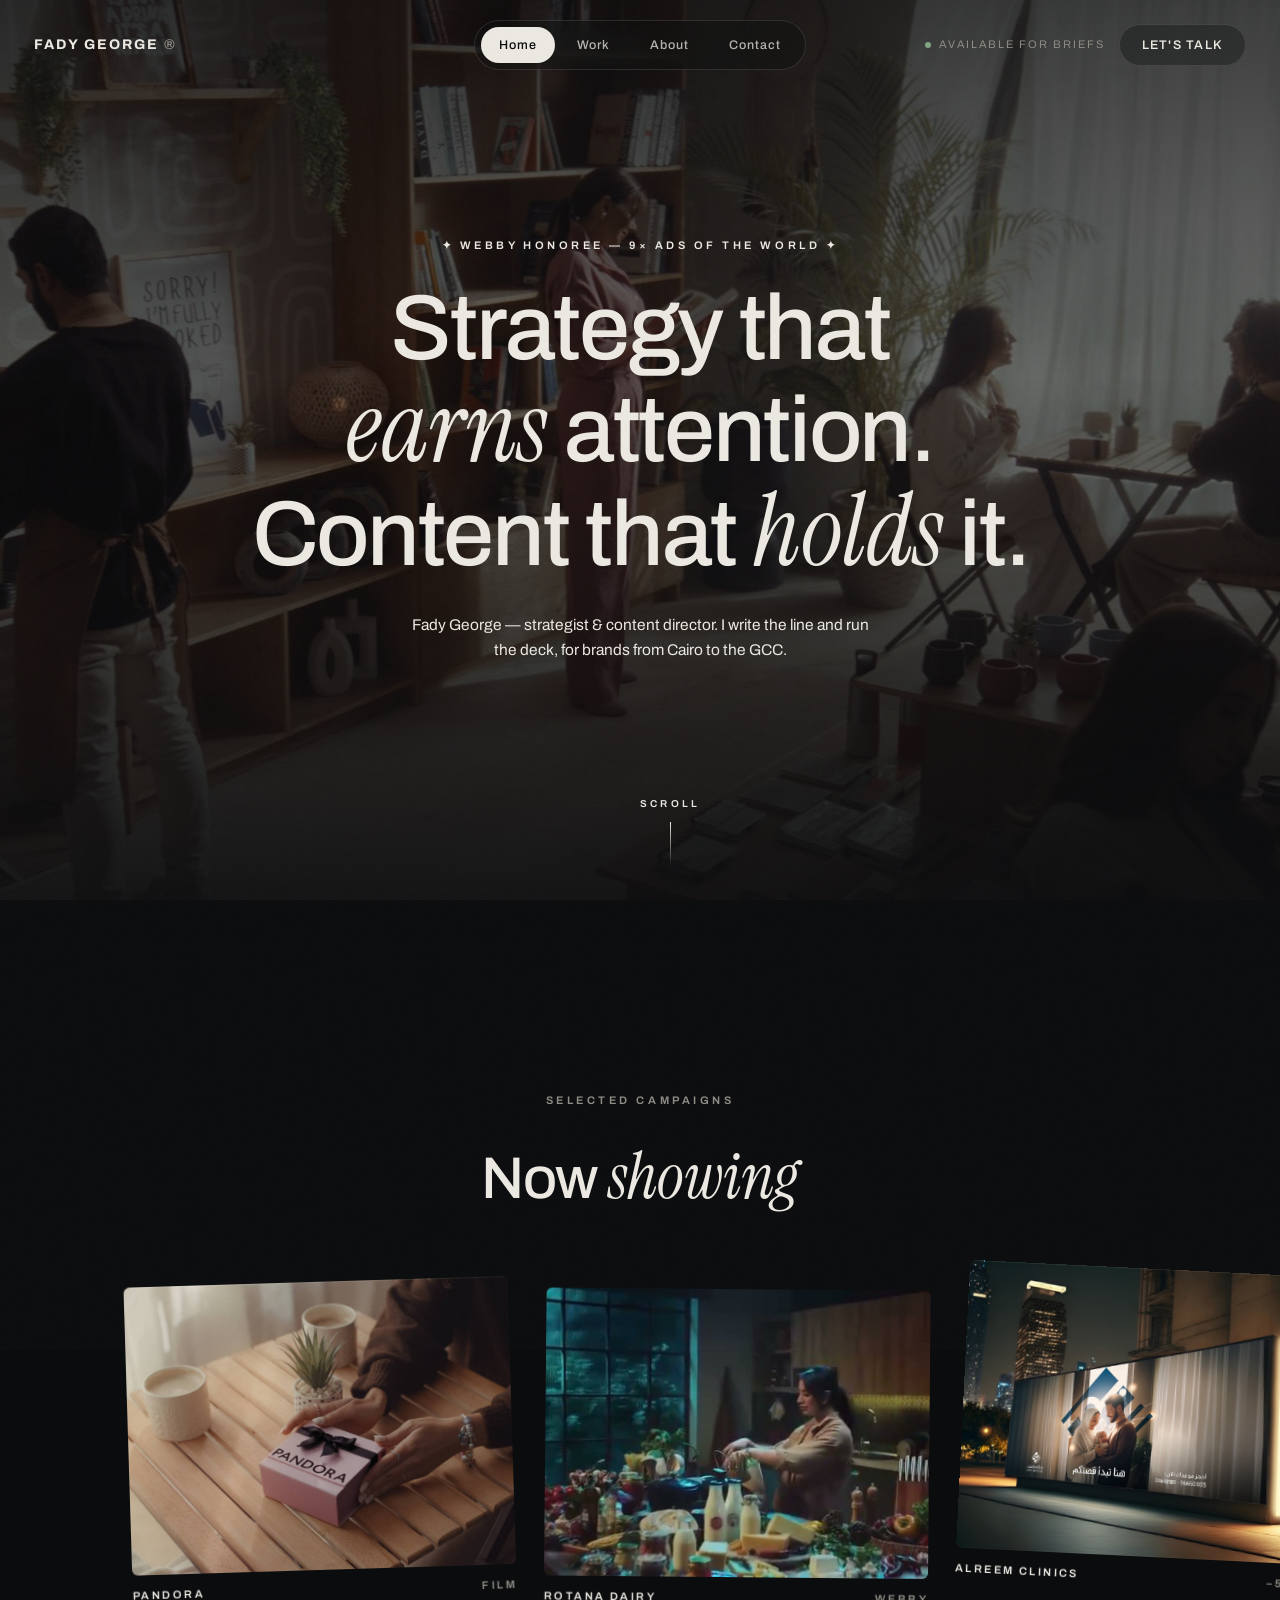
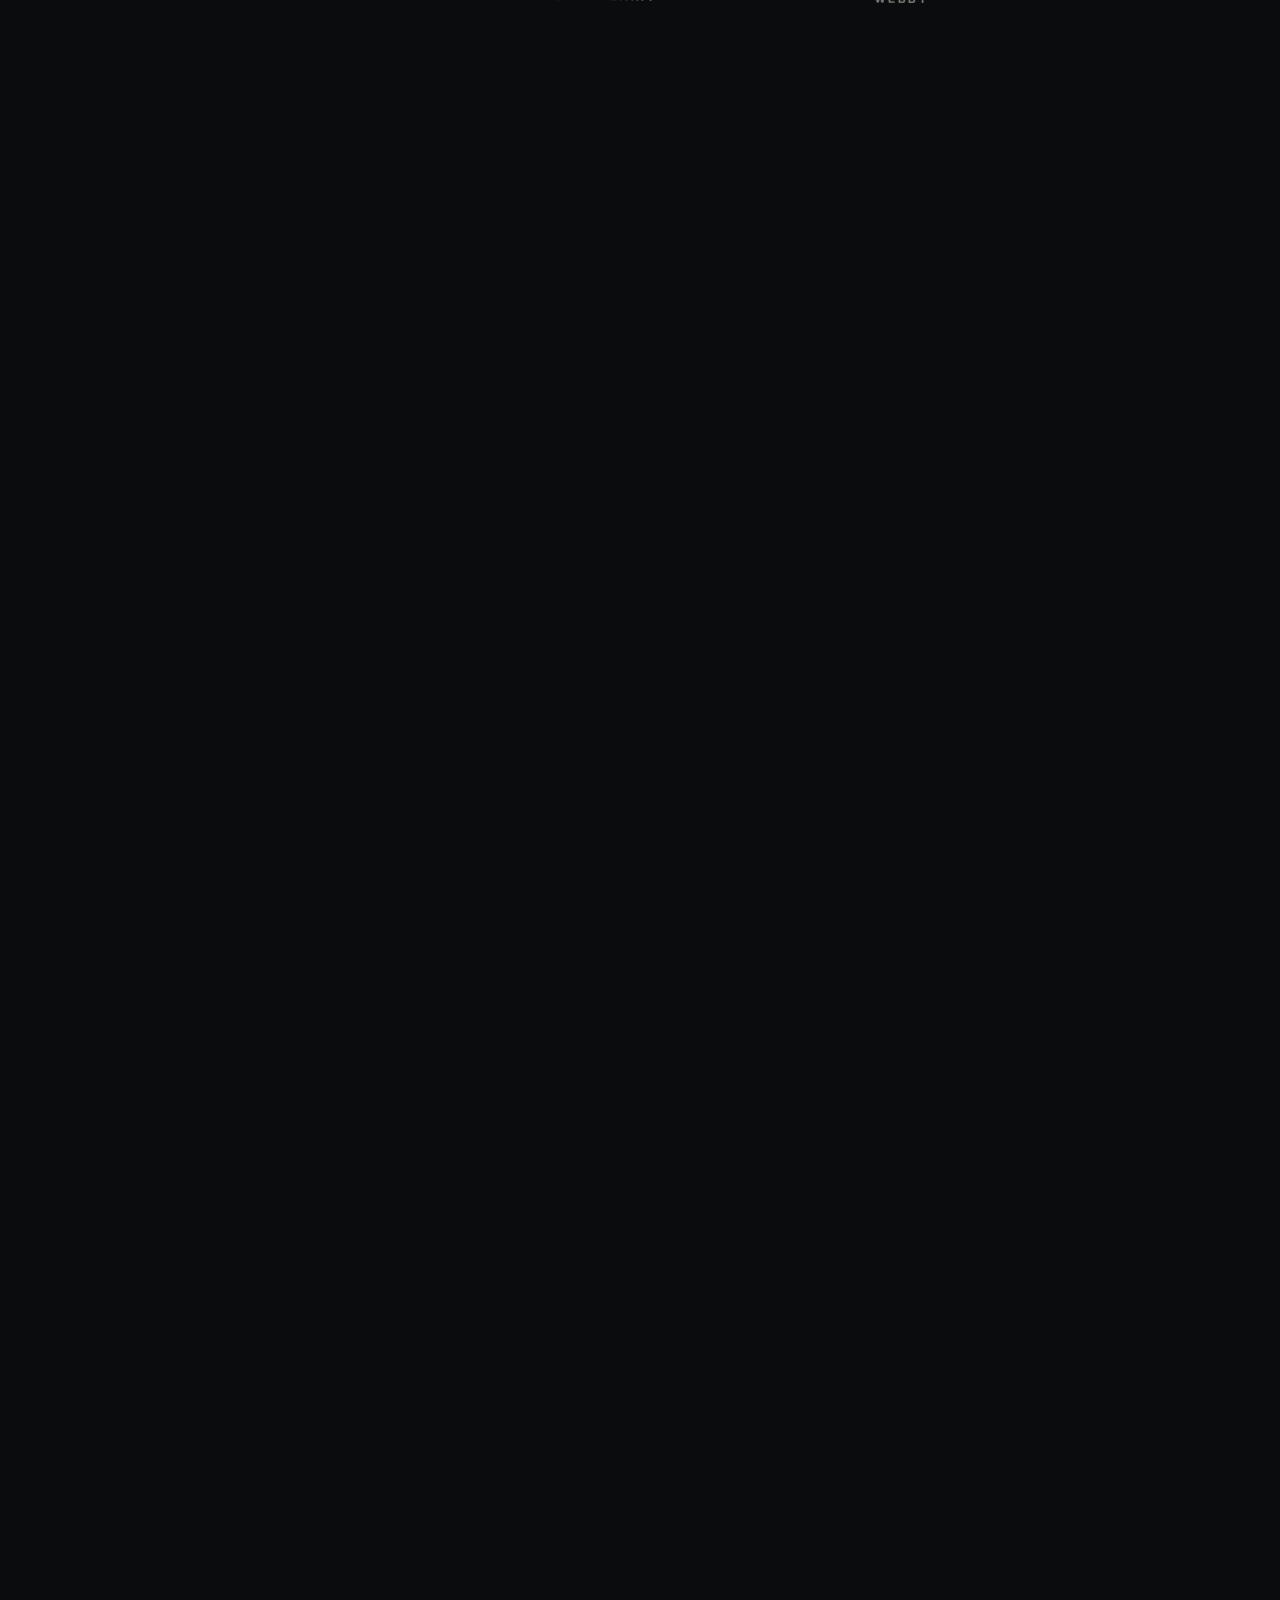
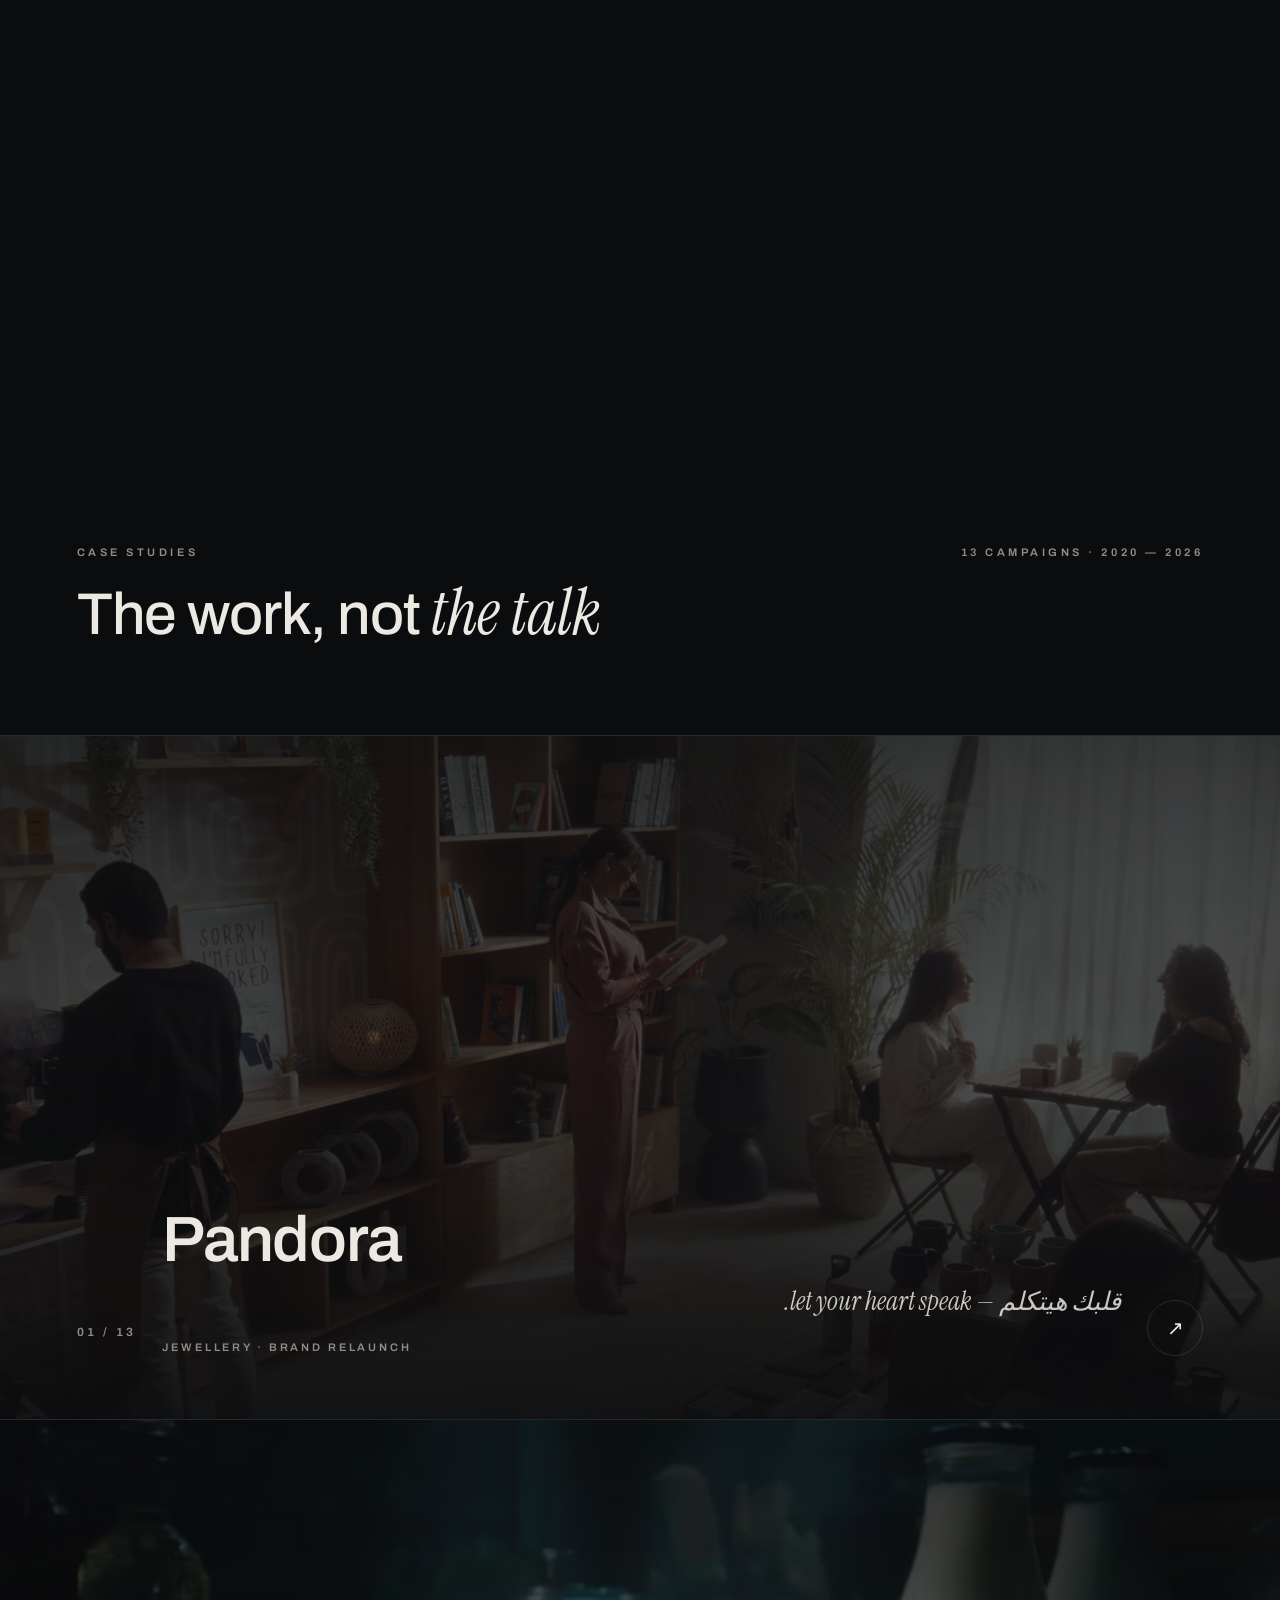
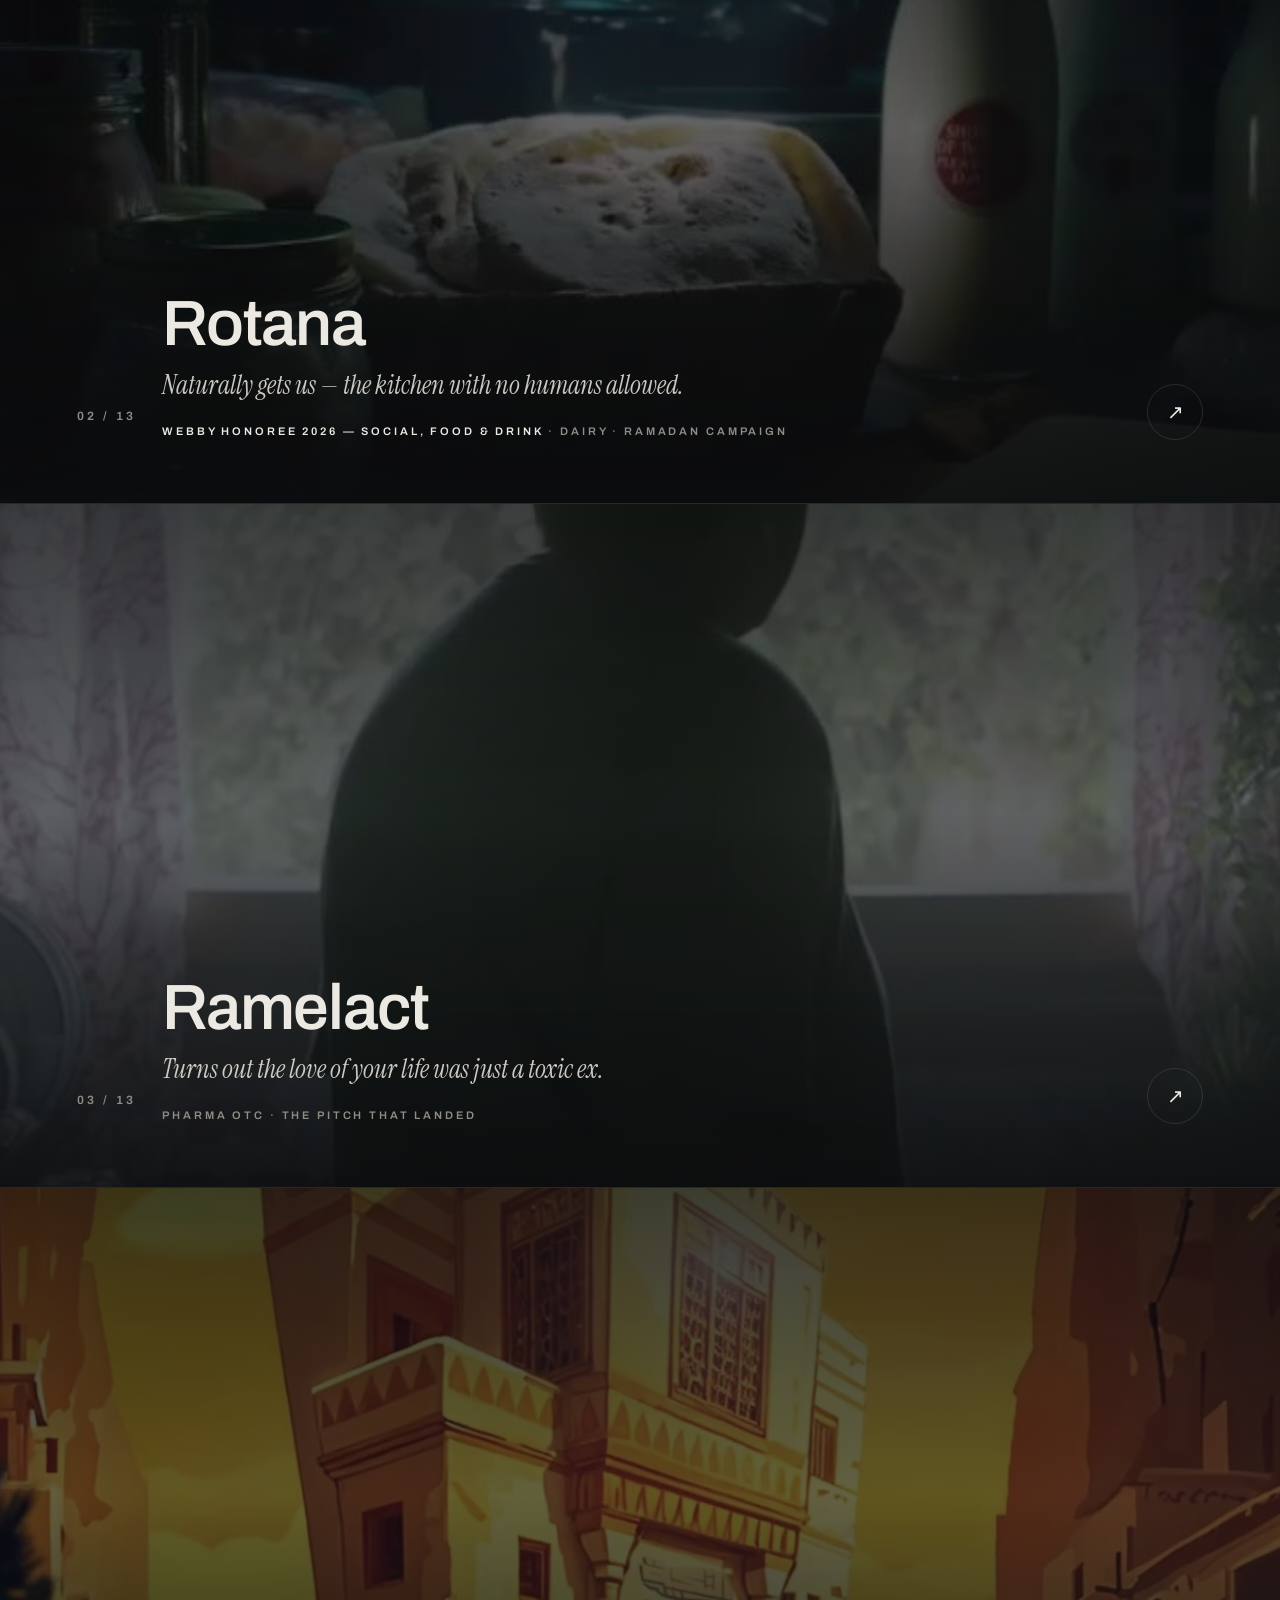
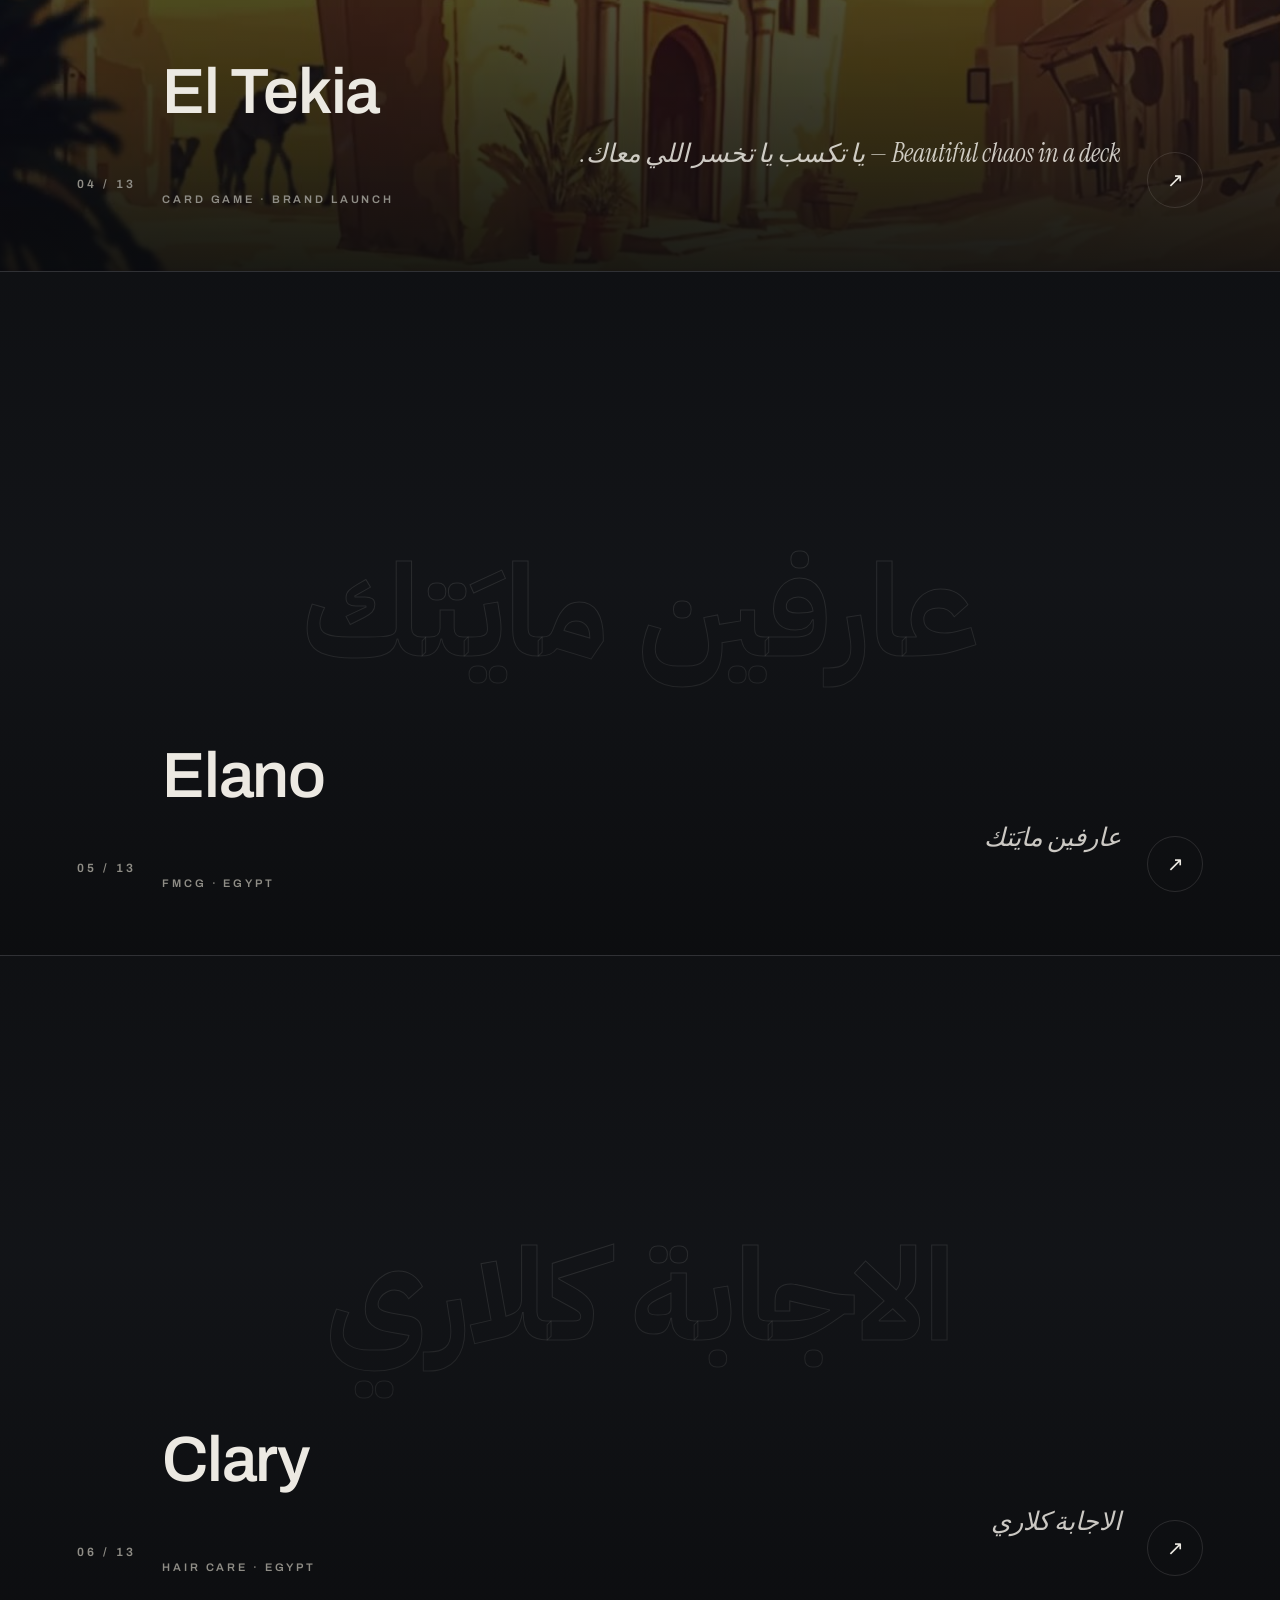
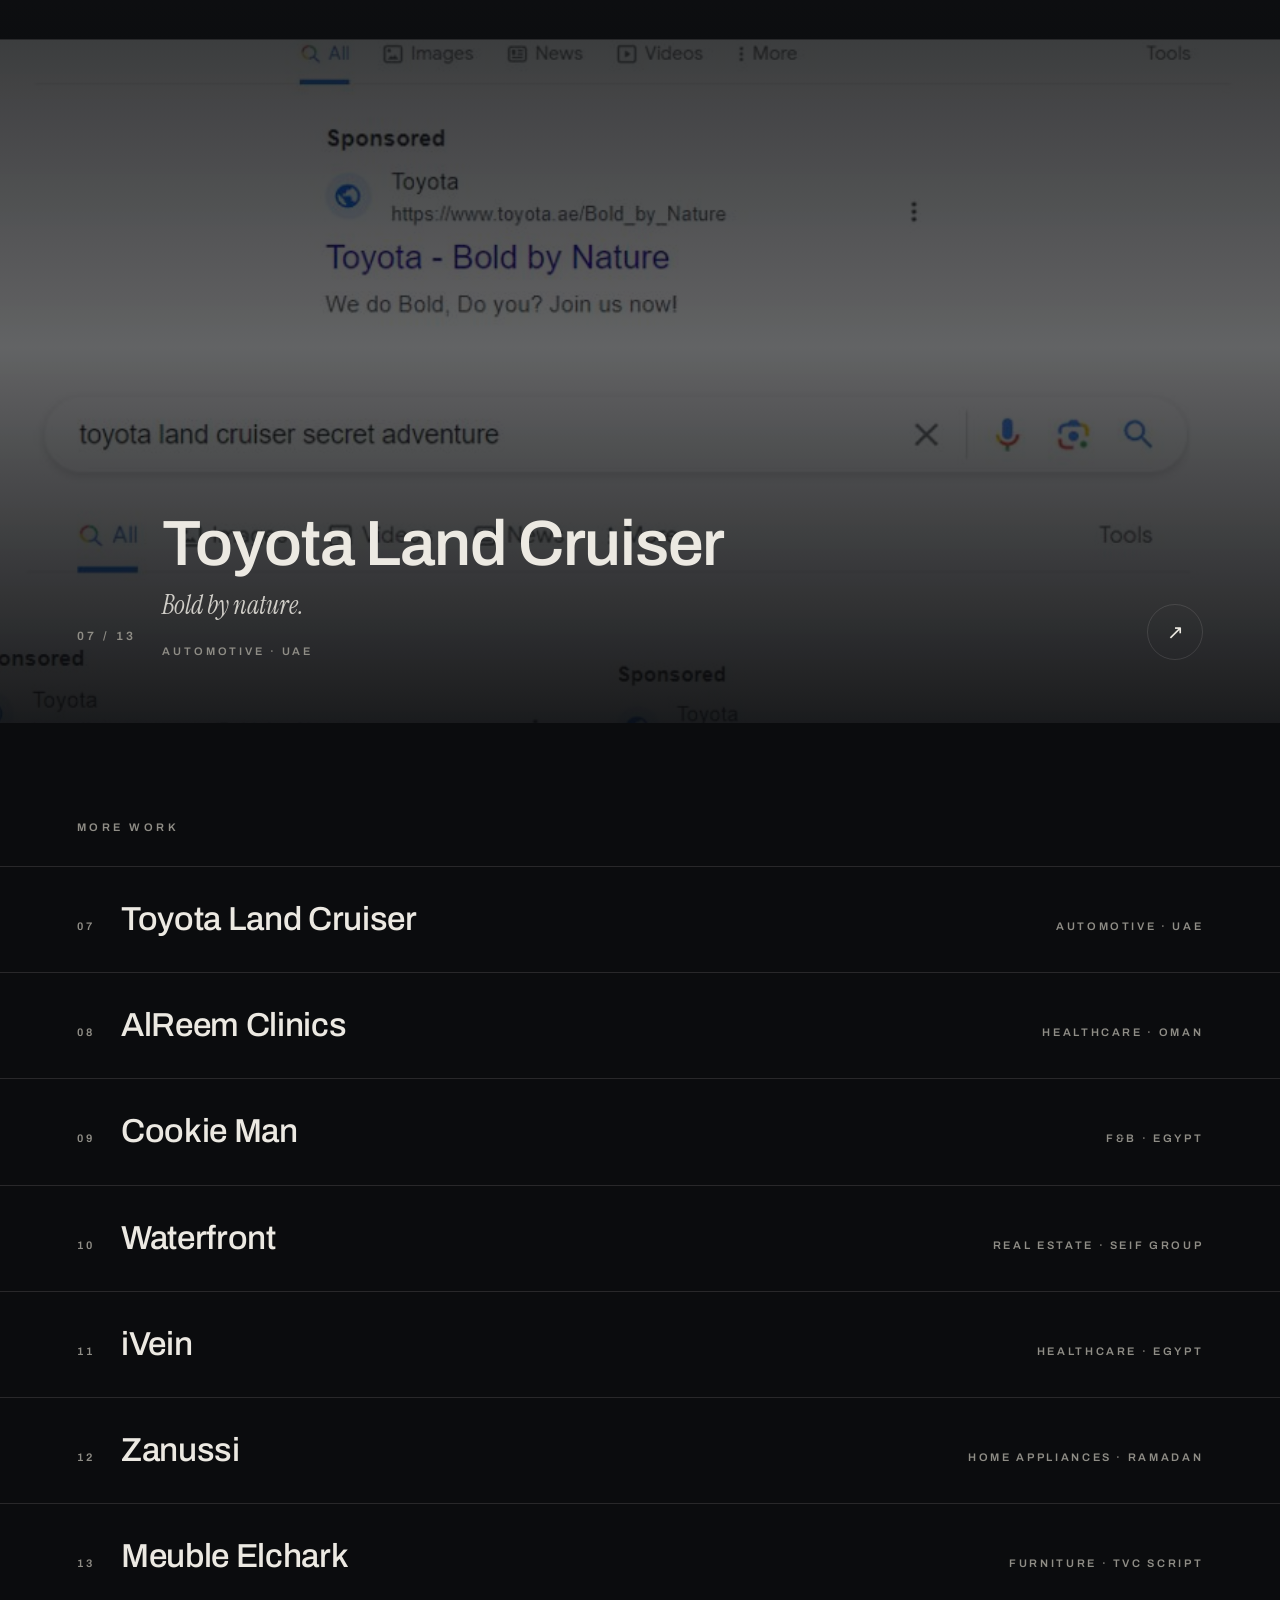
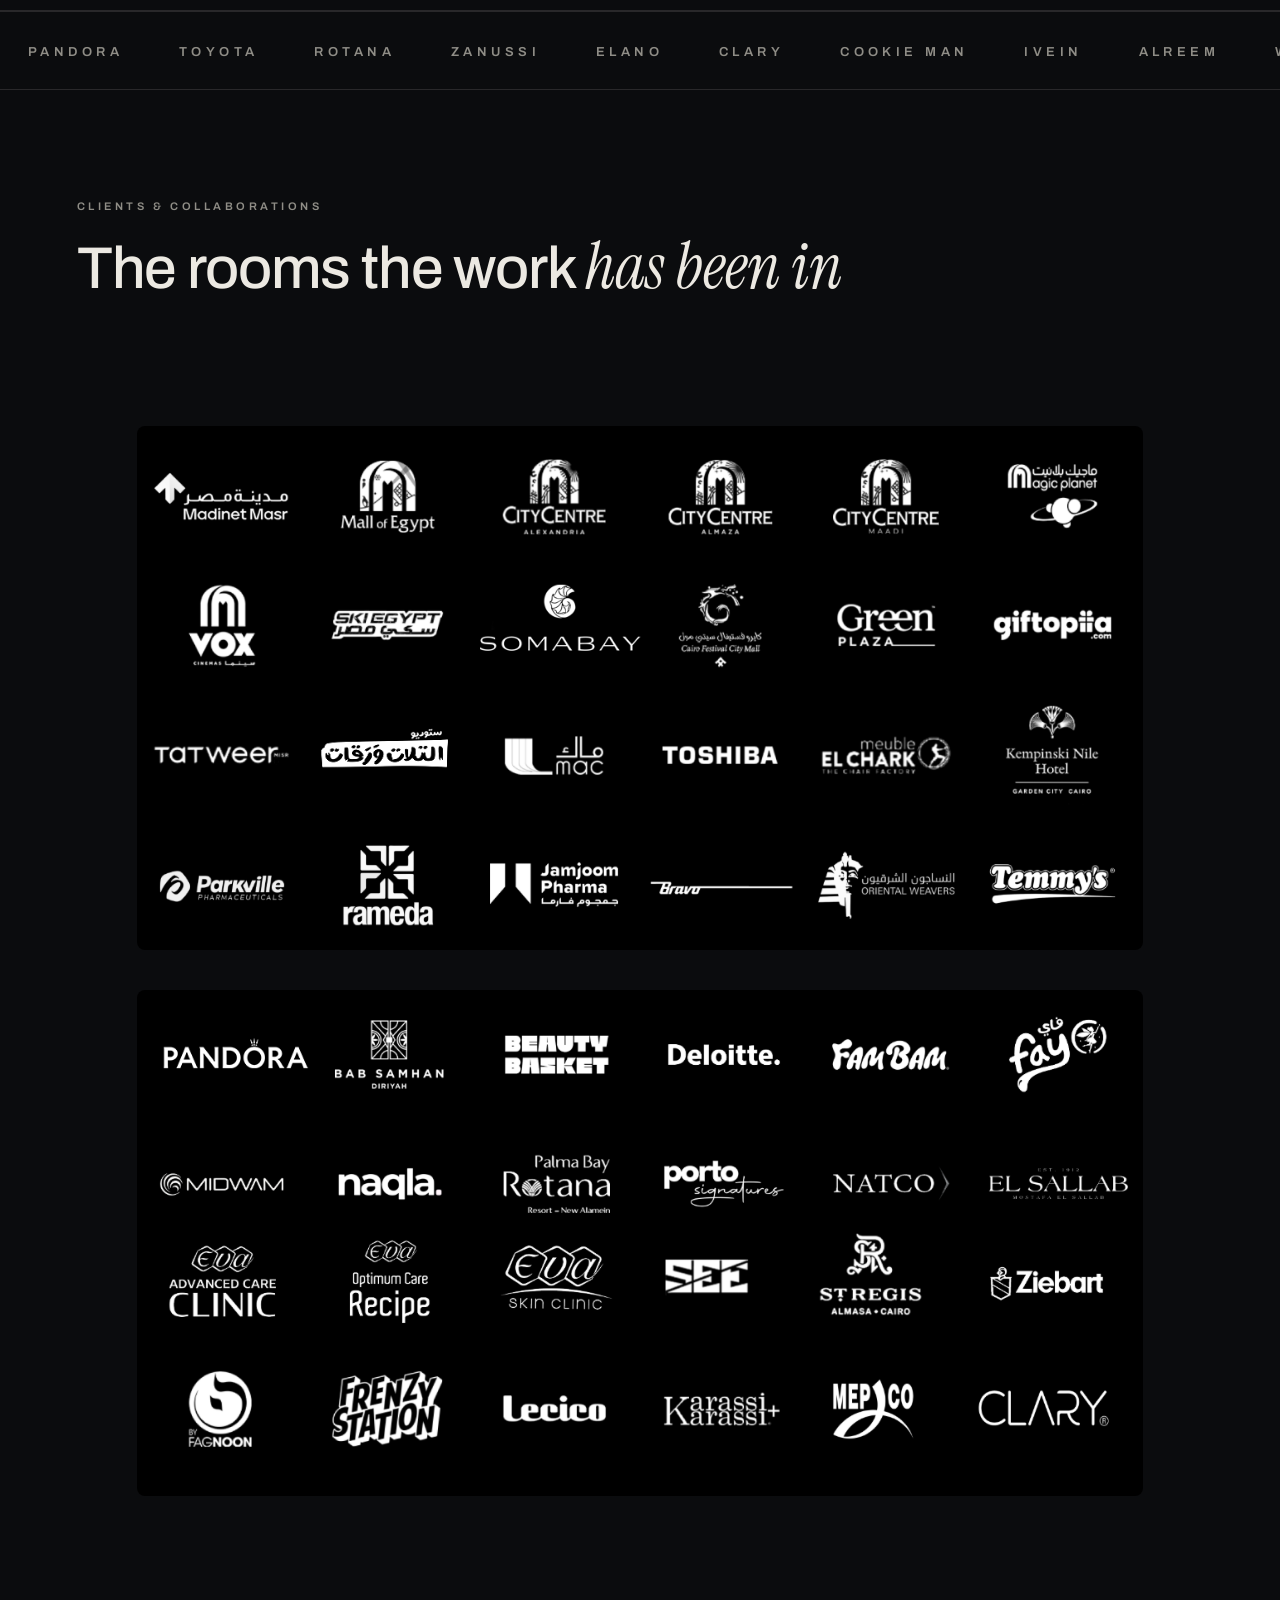
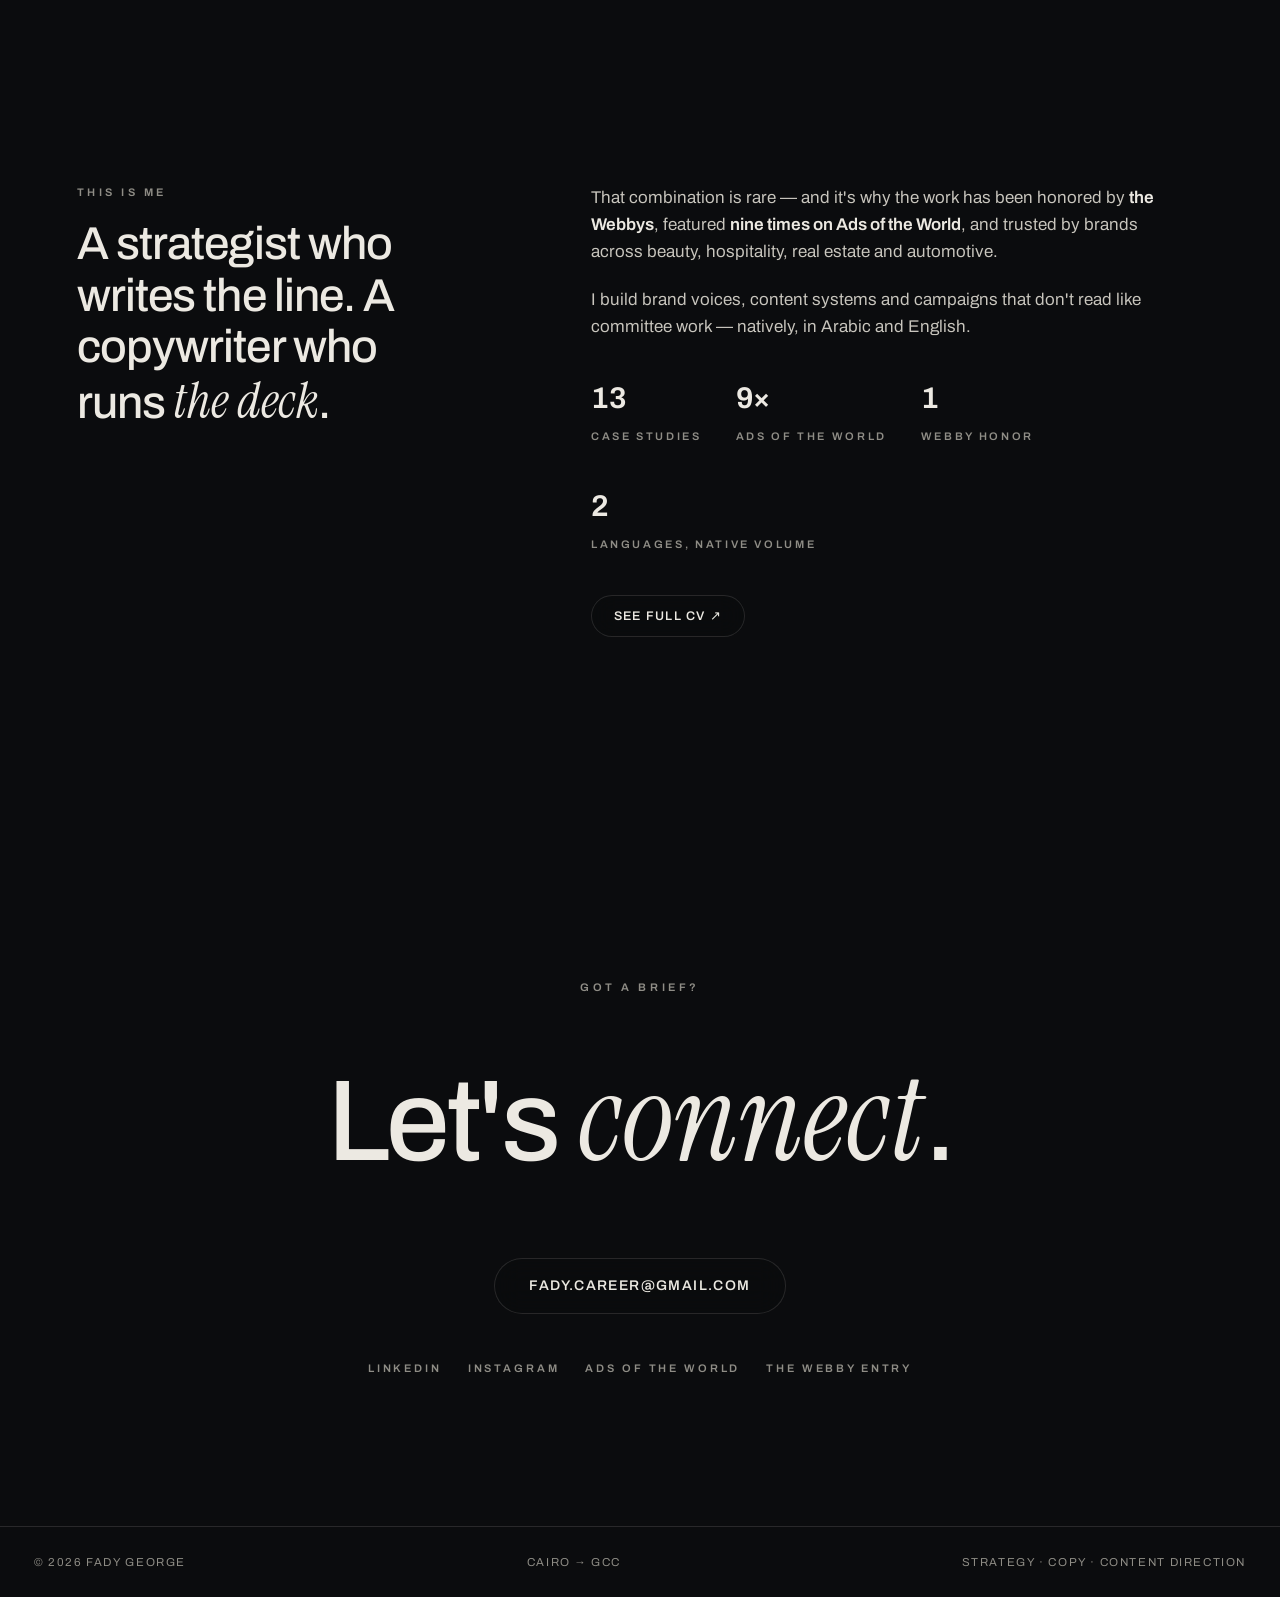
==== commit b56e3e70: "v2: full HTML case studies for Pandora/Rotana/Ramelact/El Tekia, reorder, client logo wall, Toyota f" ====
--- a/index.html
+++ b/index.html
@@ -76,34 +76,82 @@
     </div>
     <span class="label">13 campaigns · 2020 — 2026</span>
   </div>
+  <a href="work/pandora-let-your-heart-speak/index.html"><article class="row">
+    <img class="row-bg" src="assets/pandora-let-your-heart-speak/img-02.jpg" alt="" loading="lazy">
+    <div class="row-in">
+      <div class="num">01 / 13</div>
+      <div>
+        <h3>Pandora</h3>
+        <div class="idea ar">قلبك هيتكلم — let your heart speak.</div>
+        <div class="meta">Jewellery · Brand Relaunch</div>
+      </div>
+      <div class="go">↗</div>
+    </div>
+  </article></a>
   <a href="work/rotana-naturally-gets-us/index.html"><article class="row">
     <img class="row-bg" src="assets/rotana-naturally-gets-us/frame-02.jpg" alt="" loading="lazy">
     <div class="row-in">
-      <div class="num">01 / 13</div>
-      <div>
-        <h3>Rotana Dairy</h3>
-        <div class="idea">Naturally gets us.</div>
-        <div class="meta"><b>Webby Honoree 2026 — Social, Food & Drink</b> · Dairy · F&B · Egypt</div>
-      </div>
-      <div class="go">↗</div>
-    </div>
-  </article></a>
-  <a href="work/pandora-let-your-heart-speak/index.html"><article class="row">
-    <img class="row-bg" src="assets/pandora-let-your-heart-speak/img-02.jpg" alt="" loading="lazy">
-    <div class="row-in">
       <div class="num">02 / 13</div>
       <div>
-        <h3>Pandora</h3>
-        <div class="idea">Let your heart speak.</div>
-        <div class="meta">Jewellery · Film + Stills</div>
-      </div>
-      <div class="go">↗</div>
-    </div>
-  </article></a>
-  <a href="work/toyota-bold-by-nature/index.html"><article class="row typeonly">
-    <div class="ghost">Bold By Nature</div>
+        <h3>Rotana</h3>
+        <div class="idea">Naturally gets us — the kitchen with no humans allowed.</div>
+        <div class="meta"><b>Webby Honoree 2026 — Social, Food & Drink</b> · Dairy · Ramadan Campaign</div>
+      </div>
+      <div class="go">↗</div>
+    </div>
+  </article></a>
+  <a href="work/ramelact-launching/index.html"><article class="row">
+    <img class="row-bg" src="assets/ramelact-launching/frame-01.jpg" alt="" loading="lazy">
     <div class="row-in">
       <div class="num">03 / 13</div>
+      <div>
+        <h3>Ramelact</h3>
+        <div class="idea">Turns out the love of your life was just a toxic ex.</div>
+        <div class="meta">Pharma OTC · The Pitch That Landed</div>
+      </div>
+      <div class="go">↗</div>
+    </div>
+  </article></a>
+  <a href="work/eltekia-launching/index.html"><article class="row">
+    <img class="row-bg" src="assets/eltekia-launching/frame-01.jpg" alt="" loading="lazy">
+    <div class="row-in">
+      <div class="num">04 / 13</div>
+      <div>
+        <h3>El Tekia</h3>
+        <div class="idea ar">Beautiful chaos in a deck — يا تكسب يا تخسر اللي معاك.</div>
+        <div class="meta">Card Game · Brand Launch</div>
+      </div>
+      <div class="go">↗</div>
+    </div>
+  </article></a>
+  <a href="work/elano-3arfin-mayetak/index.html"><article class="row typeonly">
+    <div class="ghost ar">عارفين مايَتك</div>
+    <div class="row-in">
+      <div class="num">05 / 13</div>
+      <div>
+        <h3>Elano</h3>
+        <div class="idea ar">عارفين مايَتك</div>
+        <div class="meta">FMCG · Egypt</div>
+      </div>
+      <div class="go">↗</div>
+    </div>
+  </article></a>
+  <a href="work/clary-el-egaba-clary/index.html"><article class="row typeonly">
+    <div class="ghost ar">الاجابة كلاري</div>
+    <div class="row-in">
+      <div class="num">06 / 13</div>
+      <div>
+        <h3>Clary</h3>
+        <div class="idea ar">الاجابة كلاري</div>
+        <div class="meta">Hair Care · Egypt</div>
+      </div>
+      <div class="go">↗</div>
+    </div>
+  </article></a>
+  <a href="work/toyota-bold-by-nature/index.html"><article class="row">
+    <img class="row-bg" src="assets/toyota-bold-by-nature/img-05.jpg" alt="" loading="lazy">
+    <div class="row-in">
+      <div class="num">07 / 13</div>
       <div>
         <h3>Toyota Land Cruiser</h3>
         <div class="idea">Bold by nature.</div>
@@ -112,53 +160,30 @@
       <div class="go">↗</div>
     </div>
   </article></a>
-  <a href="work/alreem-clinics/index.html"><article class="row">
-    <img class="row-bg" src="assets/alreem-clinics/img-04.jpg" alt="" loading="lazy">
-    <div class="row-in">
-      <div class="num">04 / 13</div>
-      <div>
-        <h3>AlReem Clinics</h3>
-        <div class="idea ar">هنا تبدأ قصتكم</div>
-        <div class="meta">Healthcare · Oman</div>
-      </div>
-      <div class="go">↗</div>
-    </div>
-  </article></a>
-  <a href="work/cookie-man-frafeet/index.html"><article class="row">
-    <img class="row-bg" src="assets/cookie-man-frafeet/img-02.jpg" alt="" loading="lazy">
-    <div class="row-in">
-      <div class="num">05 / 13</div>
-      <div>
-        <h3>Cookie Man</h3>
-        <div class="idea ar">أيام مليانة فرافيت</div>
-        <div class="meta"><b>First campaign featured on Ads of the World</b> · F&B · Egypt</div>
-      </div>
-      <div class="go">↗</div>
-    </div>
-  </article></a>
-  <a href="work/waterfront-launching/index.html"><article class="row">
-    <img class="row-bg" src="assets/waterfront-launching/img-03.jpg" alt="" loading="lazy">
-    <div class="row-in">
-      <div class="num">06 / 13</div>
-      <div>
-        <h3>Waterfront</h3>
-        <div class="idea">A higher form of reality.</div>
-        <div class="meta"><b>Featured on Ads of the World</b> · Real Estate · Seif Group</div>
-      </div>
-      <div class="go">↗</div>
-    </div>
-  </article></a>
   <div class="mini-head"><span class="label">More work</span></div>
-  <a class="mini" href="work/elano-3arfin-mayetak/index.html"><span class="num">07</span><h3>Elano</h3><span class="tag">FMCG · Egypt</span></a>
-  <a class="mini" href="work/clary-el-egaba-clary/index.html"><span class="num">08</span><h3>Clary</h3><span class="tag">Hair Care · Egypt</span></a>
-  <a class="mini" href="work/ivein-10-years/index.html"><span class="num">09</span><h3>iVein</h3><span class="tag">Healthcare · Egypt</span></a>
-  <a class="mini" href="work/zanussi-mothers-day-ramadan/index.html"><span class="num">10</span><h3>Zanussi</h3><span class="tag">Home Appliances · Ramadan</span></a>
-  <a class="mini" href="work/meuble-elchark-tvc/index.html"><span class="num">11</span><h3>Meuble Elchark</h3><span class="tag">Furniture · TVC Script</span></a>
-  <a class="mini" href="work/ramelact-launching/index.html"><span class="num">12</span><h3>Ramelact</h3><span class="tag">Pharma · Rameda · Egypt</span></a>
-  <a class="mini" href="work/eltekia-launching/index.html"><span class="num">13</span><h3>El Tekia</h3><span class="tag">F&B · Animated Launch</span></a>
+  <a class="mini" href="work/toyota-bold-by-nature/index.html"><span class="num">07</span><h3>Toyota Land Cruiser</h3><span class="tag">Automotive · UAE</span></a>
+  <a class="mini" href="work/alreem-clinics/index.html"><span class="num">08</span><h3>AlReem Clinics</h3><span class="tag">Healthcare · Oman</span></a>
+  <a class="mini" href="work/cookie-man-frafeet/index.html"><span class="num">09</span><h3>Cookie Man</h3><span class="tag">F&B · Egypt</span></a>
+  <a class="mini" href="work/waterfront-launching/index.html"><span class="num">10</span><h3>Waterfront</h3><span class="tag">Real Estate · Seif Group</span></a>
+  <a class="mini" href="work/ivein-10-years/index.html"><span class="num">11</span><h3>iVein</h3><span class="tag">Healthcare · Egypt</span></a>
+  <a class="mini" href="work/zanussi-mothers-day-ramadan/index.html"><span class="num">12</span><h3>Zanussi</h3><span class="tag">Home Appliances · Ramadan</span></a>
+  <a class="mini" href="work/meuble-elchark-tvc/index.html"><span class="num">13</span><h3>Meuble Elchark</h3><span class="tag">Furniture · TVC Script</span></a>
 </section>
 
 <div class="clients" aria-hidden="true"><div><span>Pandora</span><span>Toyota</span><span>Rotana</span><span>Zanussi</span><span>Elano</span><span>Clary</span><span>Cookie Man</span><span>iVein</span><span>AlReem</span><span>Waterfront</span><span>Meuble Elchark</span><span>Pandora</span><span>Toyota</span><span>Rotana</span><span>Zanussi</span><span>Elano</span><span>Clary</span><span>Cookie Man</span><span>iVein</span><span>AlReem</span><span>Waterfront</span><span>Meuble Elchark</span></div></div>
+
+<section class="logo-wall">
+  <div class="works-head" style="padding-top:12vh">
+    <div>
+      <div class="label">Clients & Collaborations</div>
+      <h2>The rooms the work <em class="acc">has been in</em></h2>
+    </div>
+  </div>
+  <div class="logo-wall-in">
+    <img src="assets/site/clients-1.png" alt="Client logos — Madinet Masr, Mall of Egypt, City Centre, VOX Cinemas, Somabay, Toshiba, Kempinski, Rameda and more" loading="lazy">
+    <img src="assets/site/clients-2.png" alt="More client and collaboration logos" loading="lazy">
+  </div>
+</section>
 
 <section class="about" id="about">
   <div>
--- a/styles.css
+++ b/styles.css
@@ -42,6 +42,14 @@
 .btn{ display:inline-flex; align-items:center; gap:10px; border:1px solid var(--line); border-radius:999px; padding:10px 22px; font-size:12.5px; font-weight:560; letter-spacing:.1em; text-transform:uppercase; backdrop-filter:blur(14px); background:var(--pillbg); transition:background .3s,color .3s; cursor:pointer }
 .btn:hover,.btn:focus-visible{ background:var(--bone); color:var(--black); outline:none }
 @media(max-width:860px){ nav.pill{ display:none } header.site{ padding:16px 20px } .avail{ display:none } }
+
+/* solid header variant — used above light-themed embedded case studies */
+header.site.solid{ position:sticky; top:0; background:var(--black); border-bottom:1px solid var(--line) }
+.embed-case{ background:#fff }
+
+/* client logo wall (white-on-black boards sit natively on house black) */
+.logo-wall-in{ max-width:1160px; margin:0 auto; padding:4vh 6vw 14vh; display:grid; gap:40px }
+.logo-wall-in img{ width:100%; border-radius:8px }
 
 /* ============ HOME HERO ============ */
 .hero{ position:relative; height:100svh; min-height:600px; overflow:hidden; display:flex; align-items:center; justify-content:center; text-align:center }
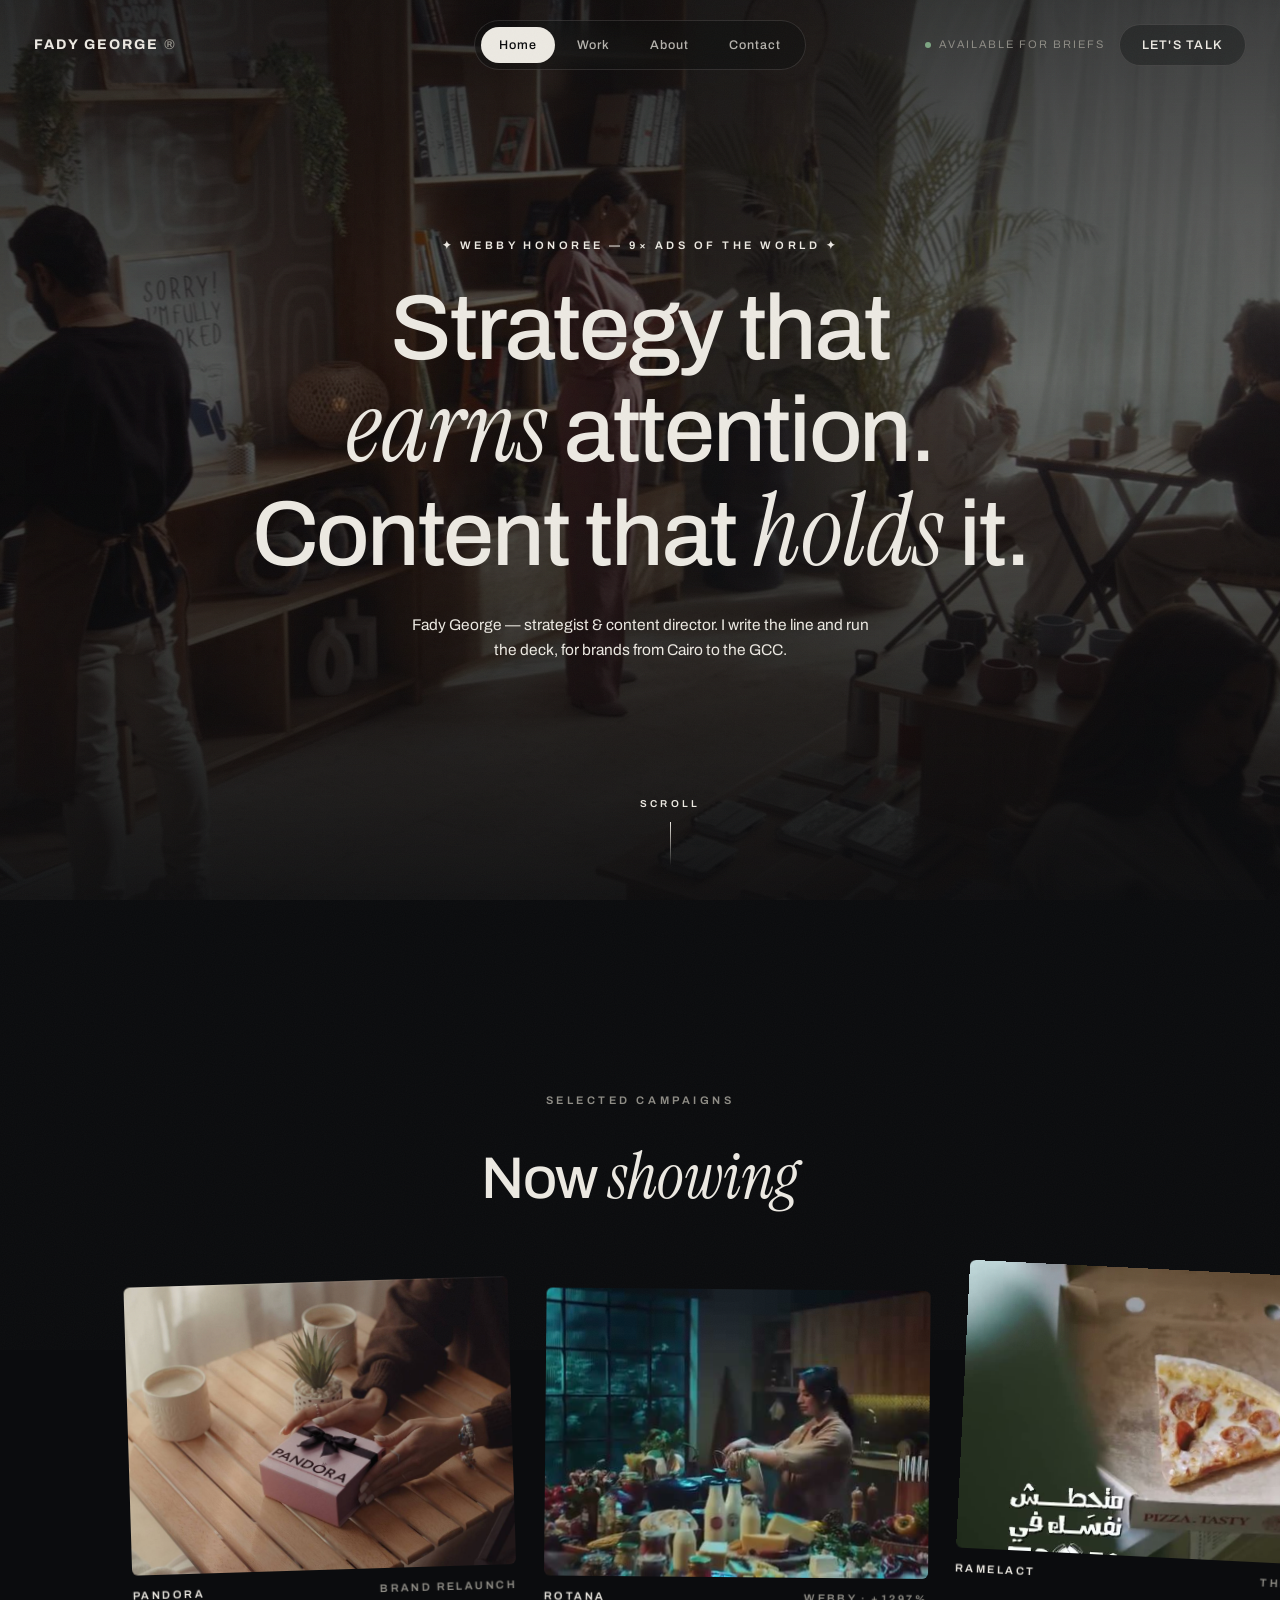
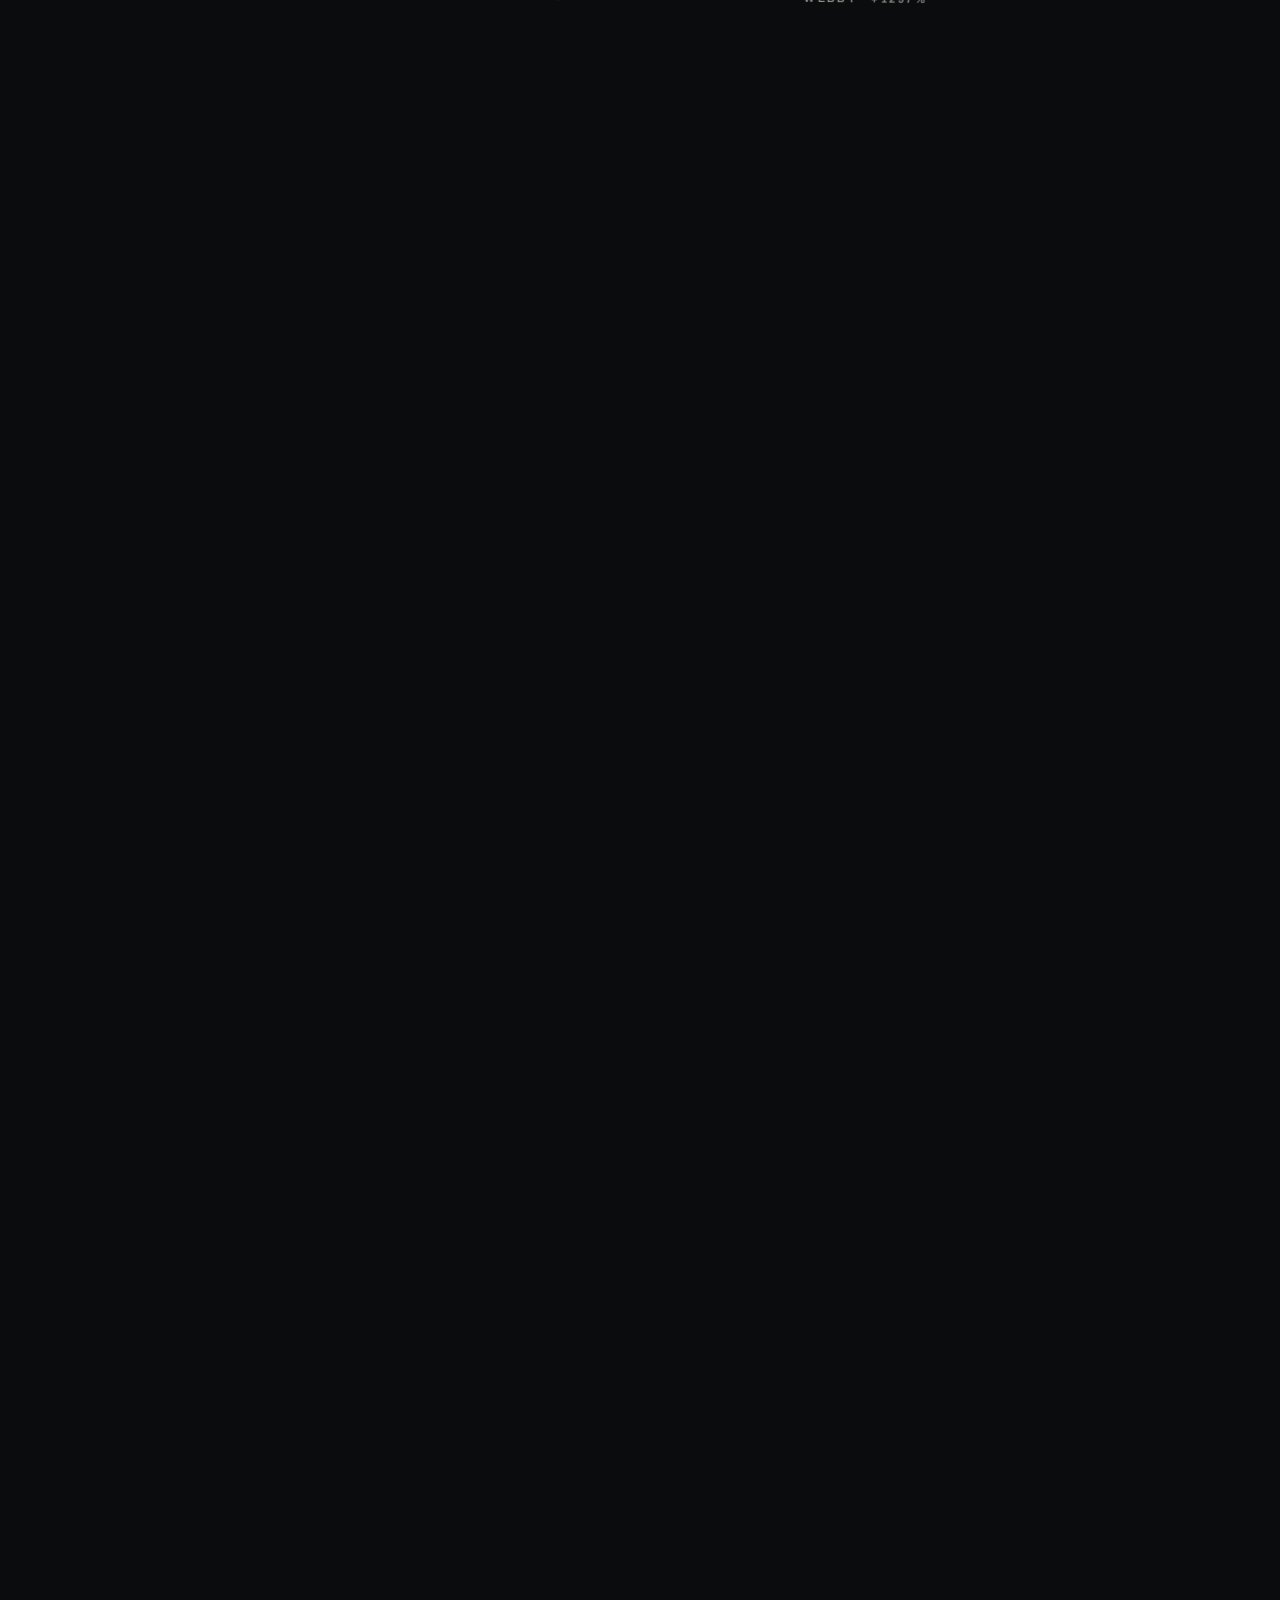
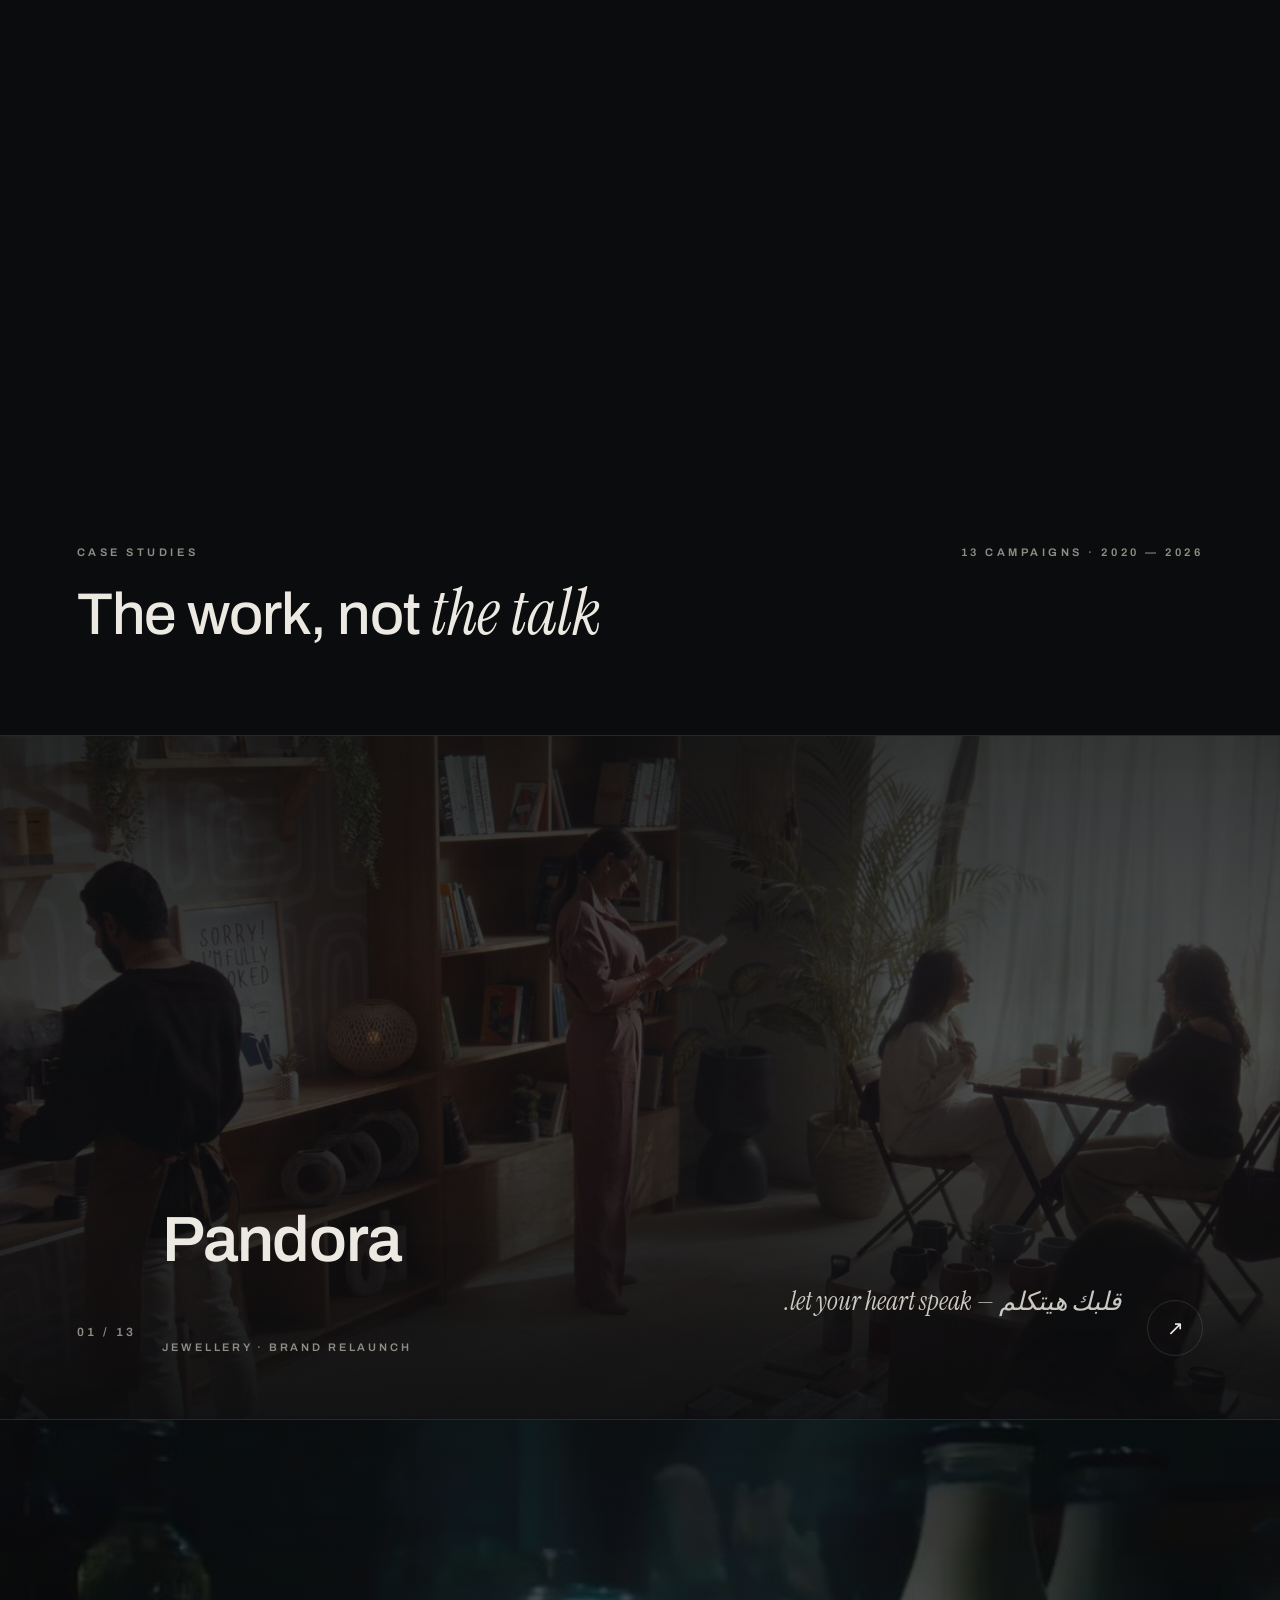
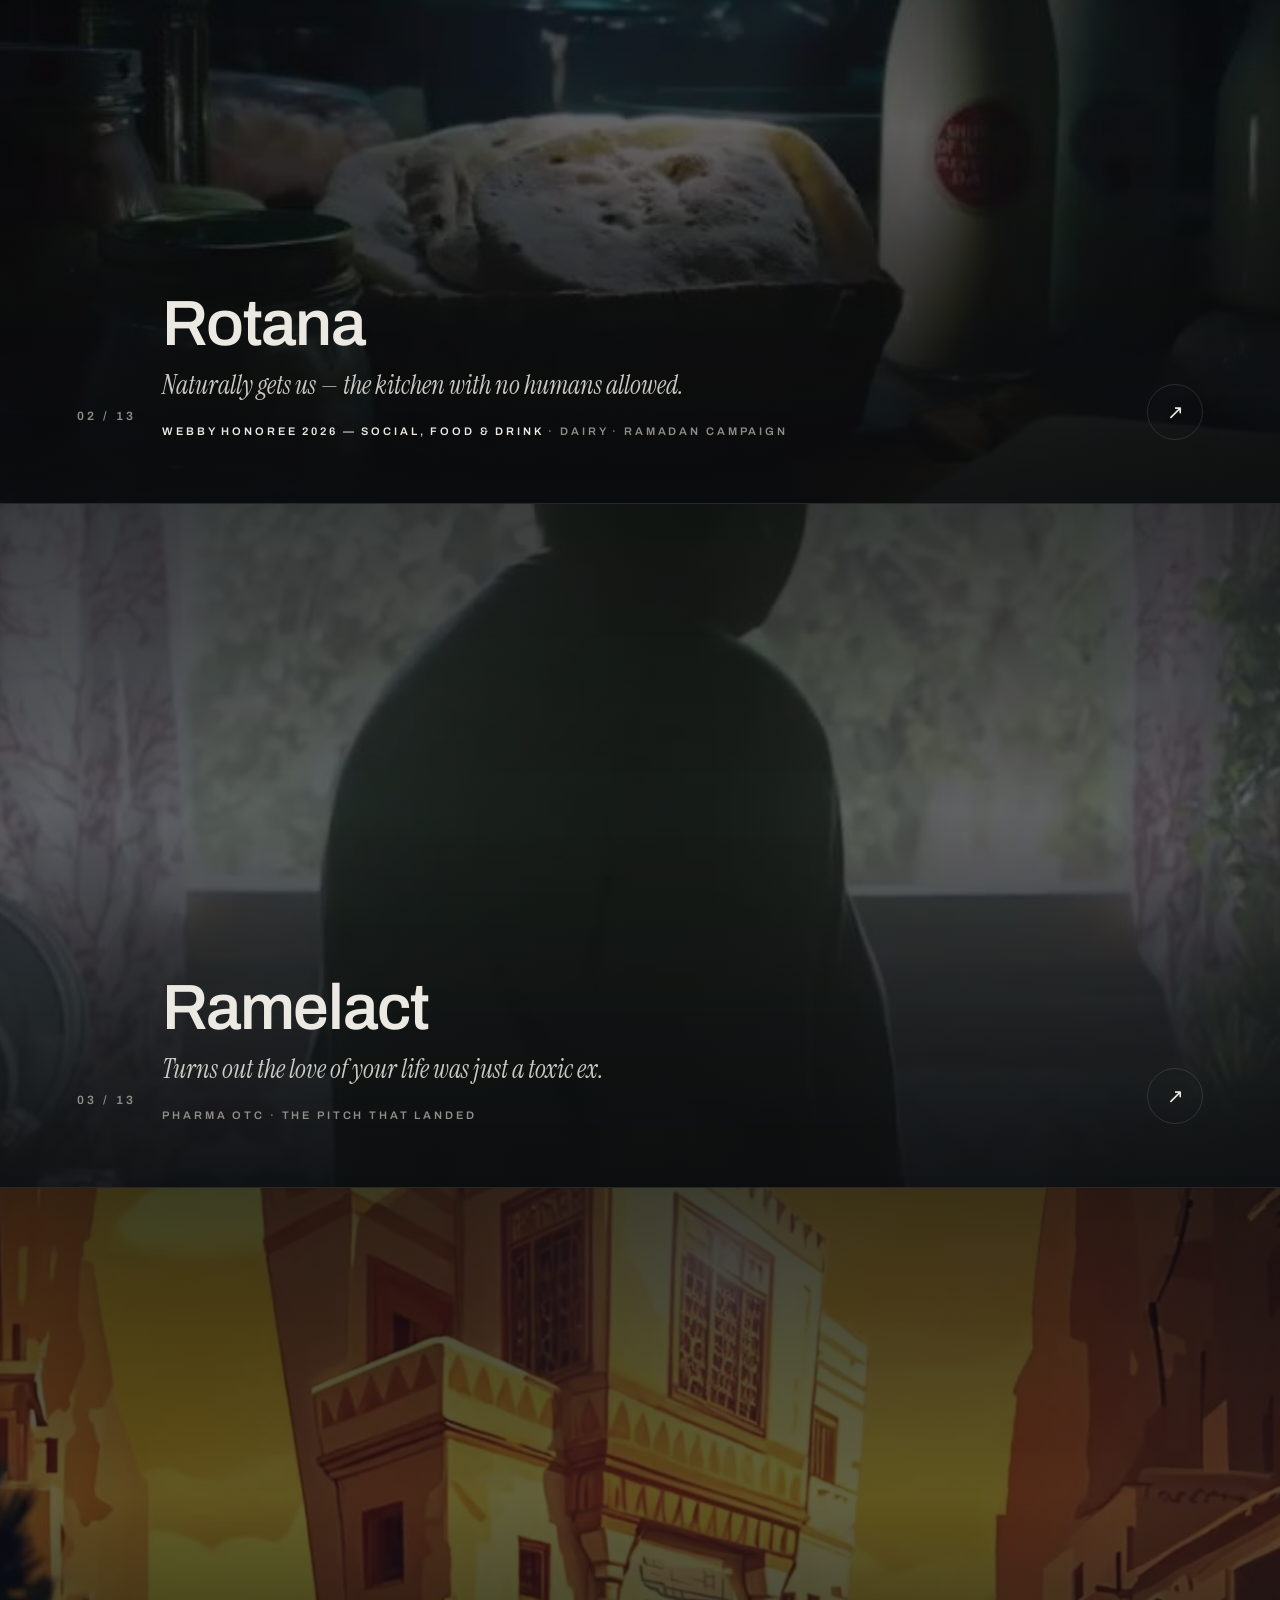
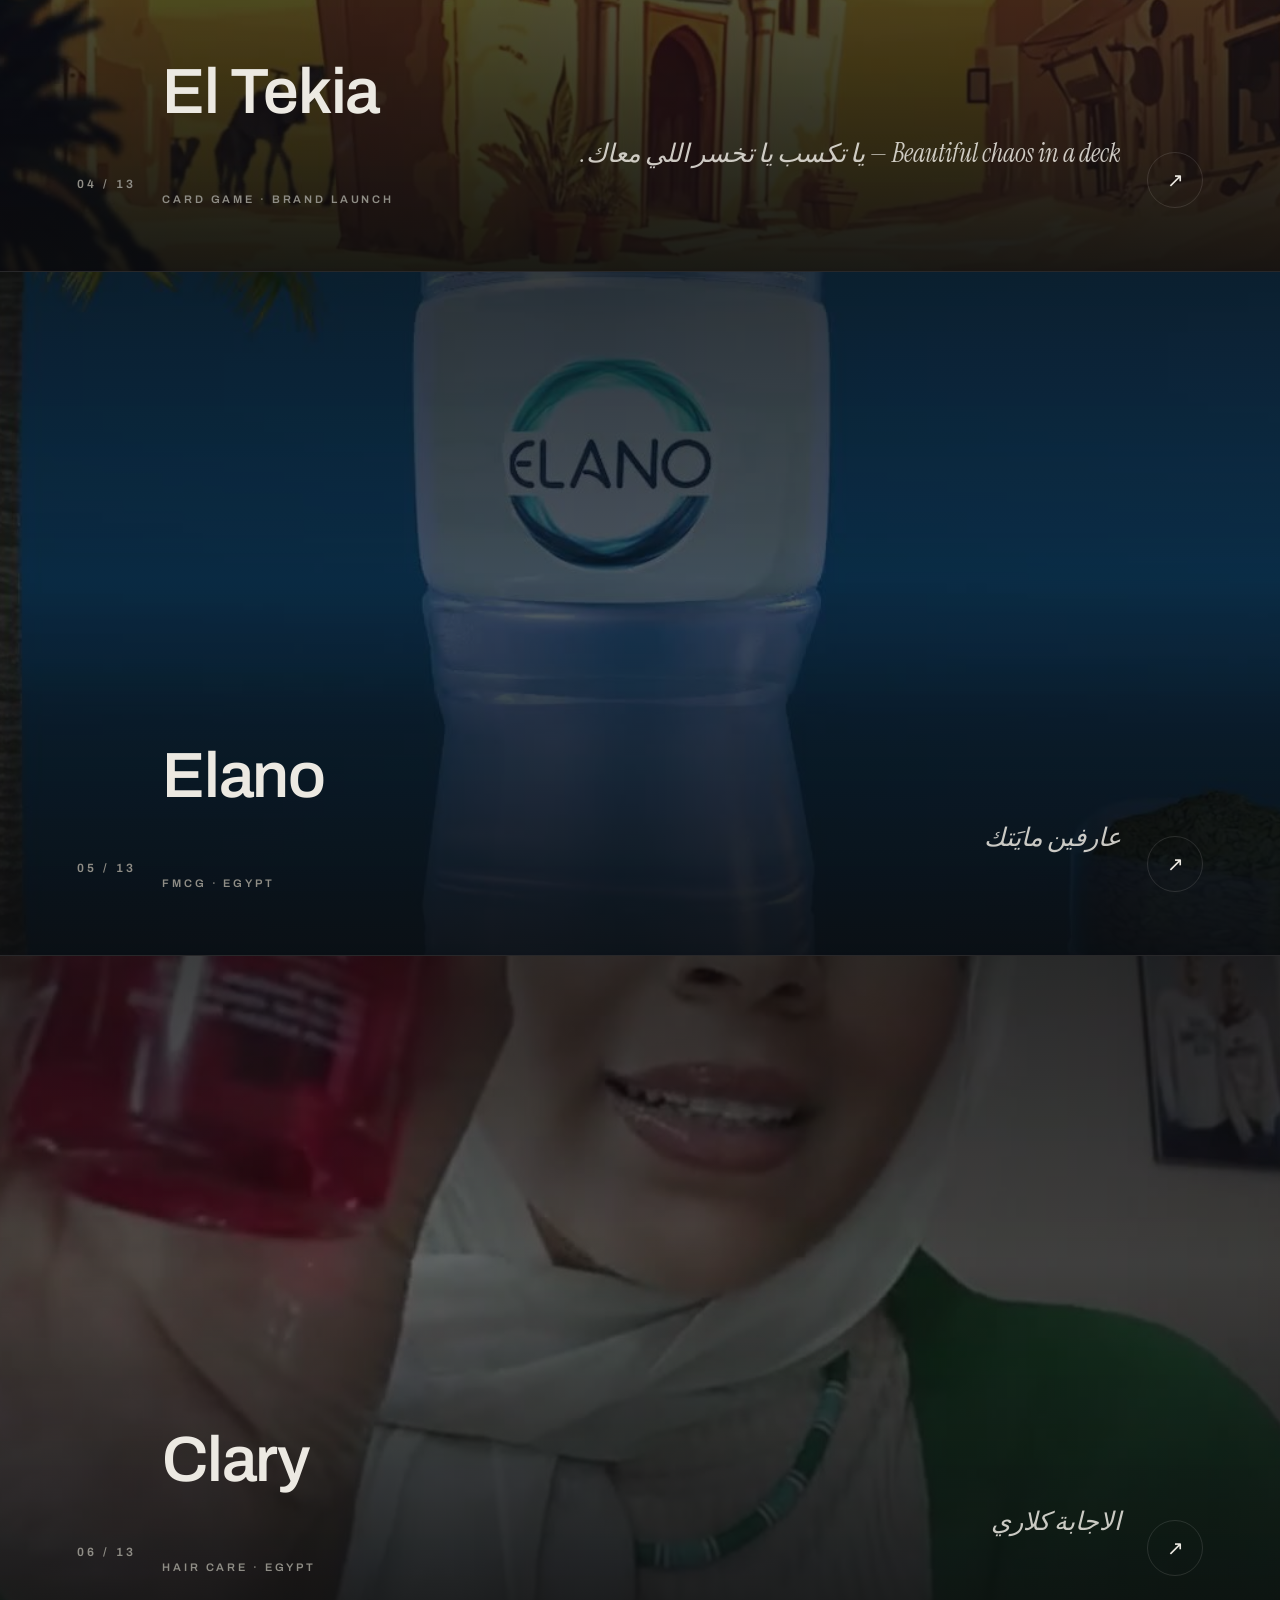
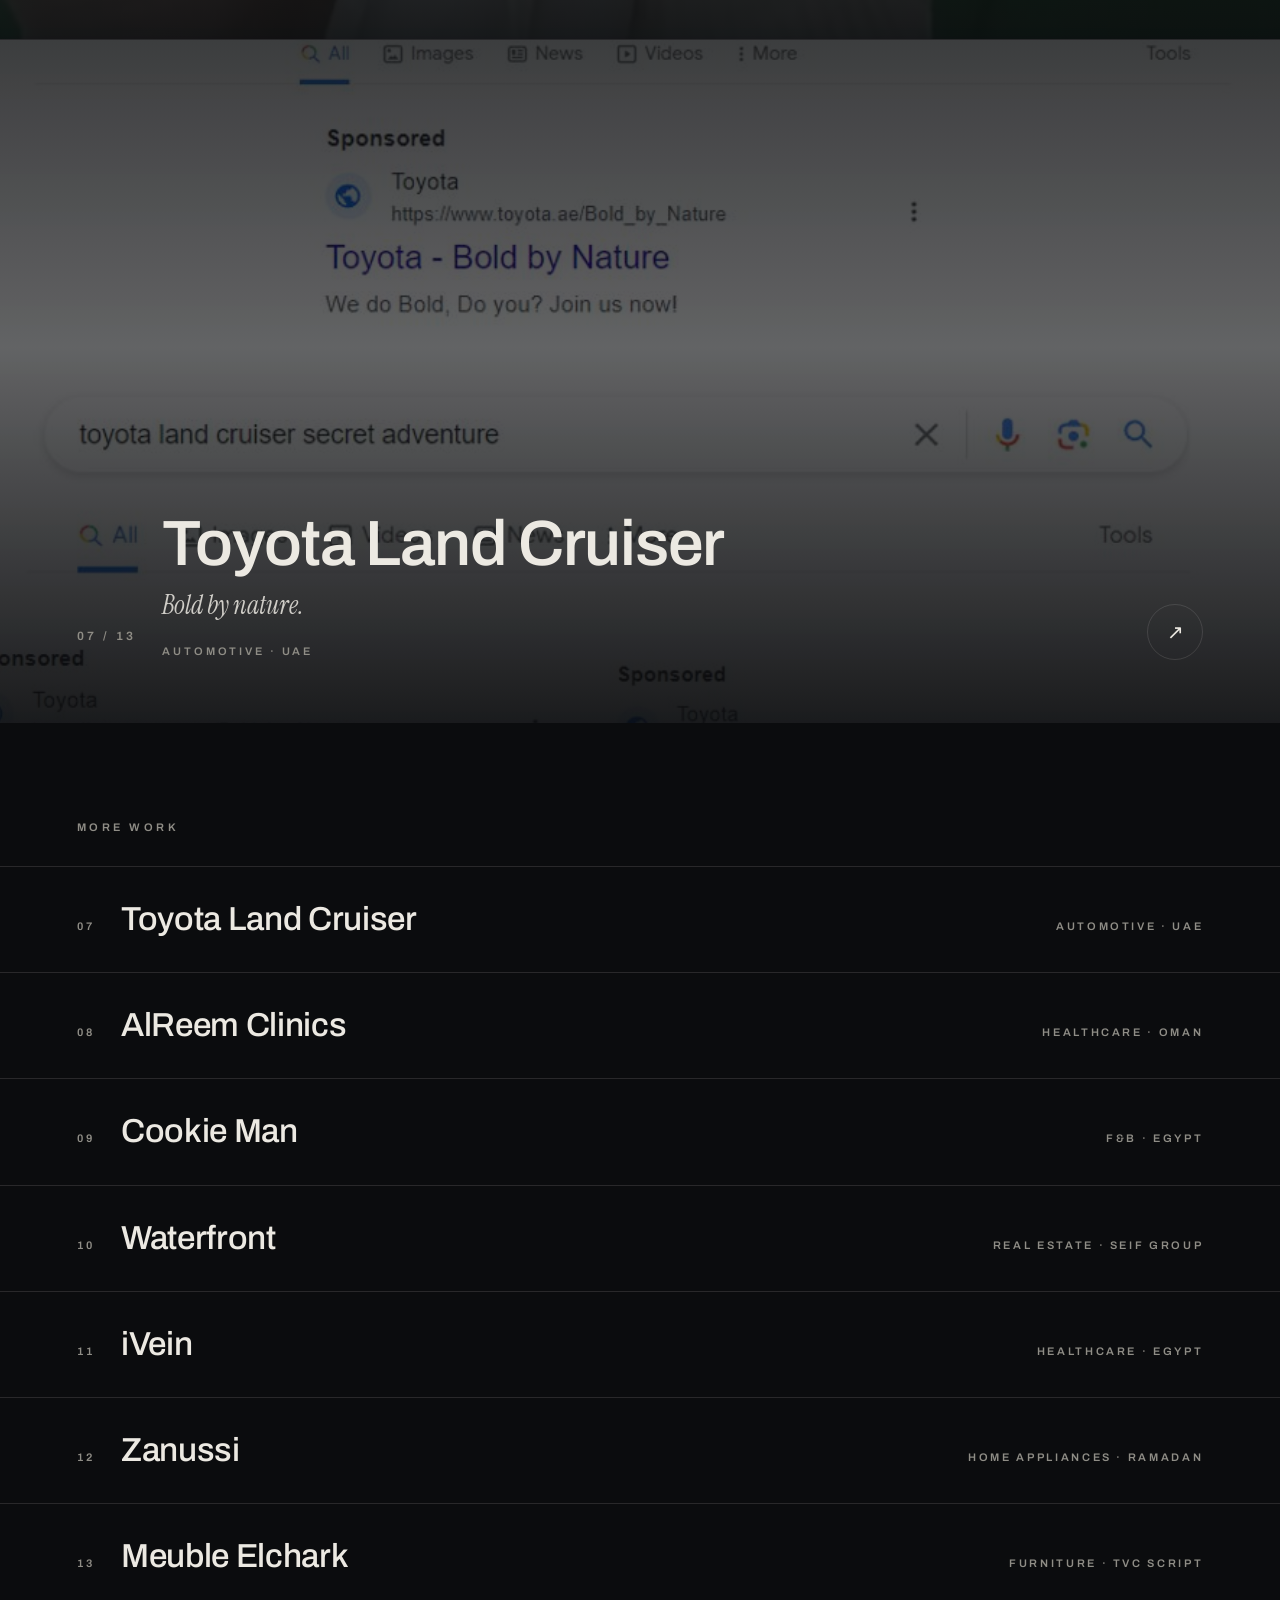
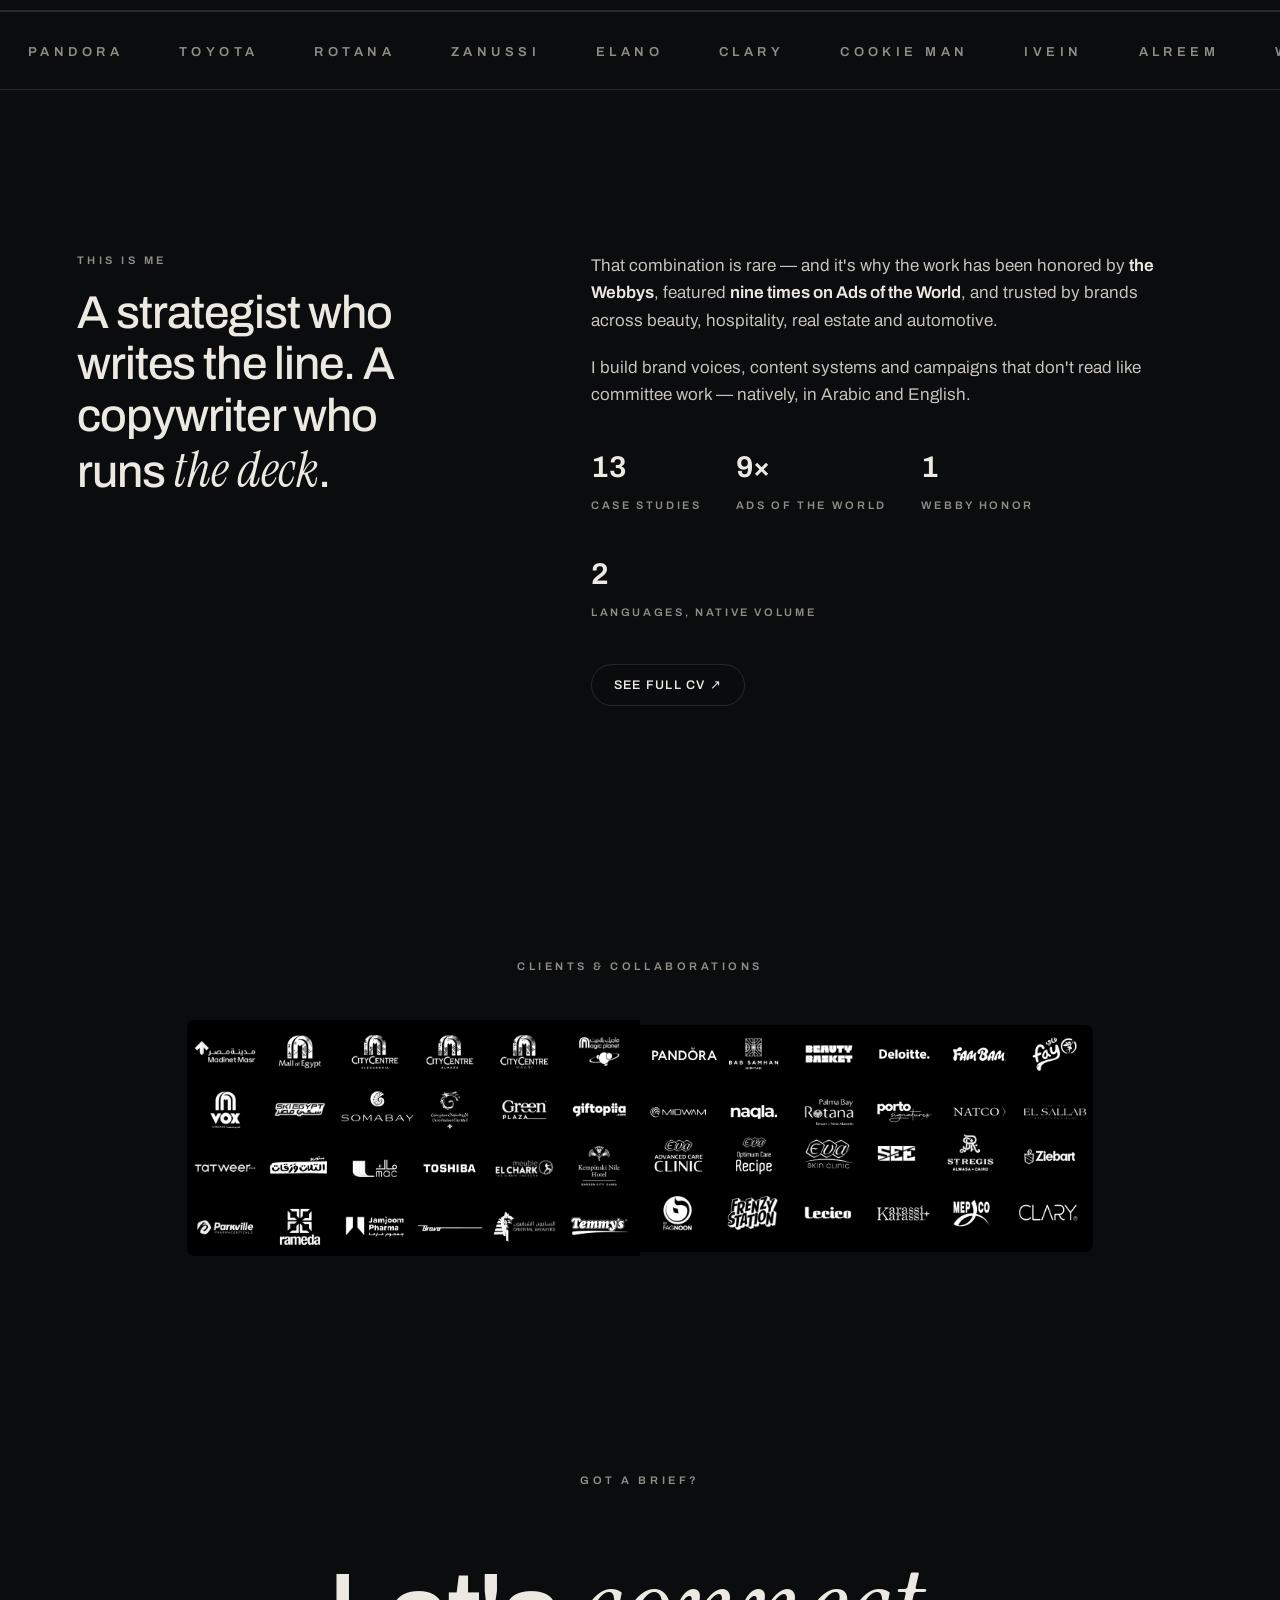
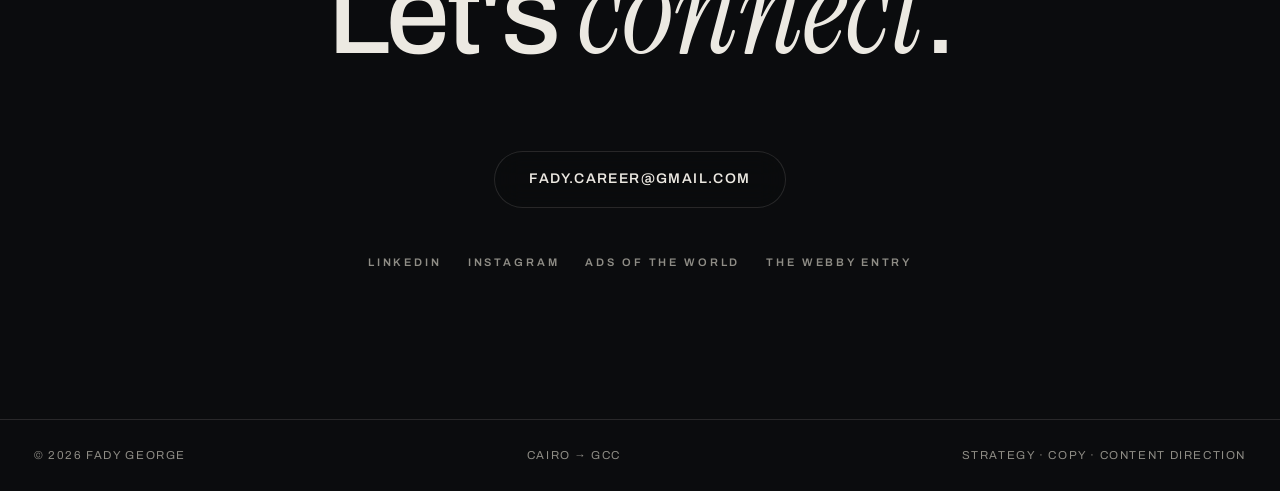
==== commit 6c4da03c: "v3 fixes: restore campaign films/stills on top-4 case pages, reel order, Elano/Clary covers, compact" ====
--- a/index.html
+++ b/index.html
@@ -42,27 +42,27 @@
     <div class="reel-strip" id="strip">
       <a class="reel-card" href="work/pandora-let-your-heart-speak/index.html"><figure>
         <div class="ph"><img src="assets/pandora-let-your-heart-speak/img-01.jpg" alt="Pandora campaign" loading="lazy"></div>
-        <figcaption><b>Pandora</b><span>Film</span></figcaption>
+        <figcaption><b>Pandora</b><span>Brand Relaunch</span></figcaption>
       </figure></a>
       <a class="reel-card" href="work/rotana-naturally-gets-us/index.html"><figure>
-        <div class="ph"><img src="assets/rotana-naturally-gets-us/frame-03.jpg" alt="Rotana Dairy campaign" loading="lazy"></div>
-        <figcaption><b>Rotana Dairy</b><span>Webby</span></figcaption>
-      </figure></a>
-      <a class="reel-card" href="work/alreem-clinics/index.html"><figure>
-        <div class="ph"><img src="assets/alreem-clinics/img-04.jpg" alt="AlReem Clinics campaign" loading="lazy"></div>
-        <figcaption><b>AlReem Clinics</b><span>−50% CPA</span></figcaption>
-      </figure></a>
-      <a class="reel-card" href="work/cookie-man-frafeet/index.html"><figure>
-        <div class="ph"><img src="assets/cookie-man-frafeet/img-02.jpg" alt="Cookie Man campaign" loading="lazy"></div>
-        <figcaption><b>Cookie Man</b><span>AOTW</span></figcaption>
-      </figure></a>
-      <a class="reel-card" href="work/waterfront-launching/index.html"><figure>
-        <div class="ph"><img src="assets/waterfront-launching/img-03.jpg" alt="Waterfront campaign" loading="lazy"></div>
-        <figcaption><b>Waterfront</b><span>AOTW</span></figcaption>
+        <div class="ph"><img src="assets/rotana-naturally-gets-us/frame-03.jpg" alt="Rotana campaign" loading="lazy"></div>
+        <figcaption><b>Rotana</b><span>Webby · +1297%</span></figcaption>
+      </figure></a>
+      <a class="reel-card" href="work/ramelact-launching/index.html"><figure>
+        <div class="ph"><img src="assets/ramelact-launching/frame-03.jpg" alt="Ramelact campaign" loading="lazy"></div>
+        <figcaption><b>Ramelact</b><span>The Pitch</span></figcaption>
       </figure></a>
       <a class="reel-card" href="work/eltekia-launching/index.html"><figure>
-        <div class="ph"><img src="assets/eltekia-launching/frame-01.jpg" alt="El Tekia campaign" loading="lazy"></div>
-        <figcaption><b>El Tekia</b><span>Animation</span></figcaption>
+        <div class="ph"><img src="assets/eltekia-launching/frame-02.jpg" alt="El Tekia campaign" loading="lazy"></div>
+        <figcaption><b>El Tekia</b><span>Card Game</span></figcaption>
+      </figure></a>
+      <a class="reel-card" href="work/elano-3arfin-mayetak/index.html"><figure>
+        <div class="ph"><img src="assets/elano-3arfin-mayetak/frame-03.jpg" alt="Elano campaign" loading="lazy"></div>
+        <figcaption><b>Elano</b><span>عارفين مايَتك</span></figcaption>
+      </figure></a>
+      <a class="reel-card" href="work/clary-el-egaba-clary/index.html"><figure>
+        <div class="ph"><img src="assets/clary-el-egaba-clary/frame-01.jpg" alt="Clary campaign" loading="lazy"></div>
+        <figcaption><b>Clary</b><span>الاجابة كلاري</span></figcaption>
       </figure></a>
     </div>
   </div>
@@ -124,8 +124,8 @@
       <div class="go">↗</div>
     </div>
   </article></a>
-  <a href="work/elano-3arfin-mayetak/index.html"><article class="row typeonly">
-    <div class="ghost ar">عارفين مايَتك</div>
+  <a href="work/elano-3arfin-mayetak/index.html"><article class="row">
+    <img class="row-bg" src="assets/elano-3arfin-mayetak/frame-01.jpg" alt="" loading="lazy">
     <div class="row-in">
       <div class="num">05 / 13</div>
       <div>
@@ -136,8 +136,8 @@
       <div class="go">↗</div>
     </div>
   </article></a>
-  <a href="work/clary-el-egaba-clary/index.html"><article class="row typeonly">
-    <div class="ghost ar">الاجابة كلاري</div>
+  <a href="work/clary-el-egaba-clary/index.html"><article class="row">
+    <img class="row-bg" src="assets/clary-el-egaba-clary/frame-01.jpg" alt="" loading="lazy">
     <div class="row-in">
       <div class="num">06 / 13</div>
       <div>
@@ -172,19 +172,6 @@
 
 <div class="clients" aria-hidden="true"><div><span>Pandora</span><span>Toyota</span><span>Rotana</span><span>Zanussi</span><span>Elano</span><span>Clary</span><span>Cookie Man</span><span>iVein</span><span>AlReem</span><span>Waterfront</span><span>Meuble Elchark</span><span>Pandora</span><span>Toyota</span><span>Rotana</span><span>Zanussi</span><span>Elano</span><span>Clary</span><span>Cookie Man</span><span>iVein</span><span>AlReem</span><span>Waterfront</span><span>Meuble Elchark</span></div></div>
 
-<section class="logo-wall">
-  <div class="works-head" style="padding-top:12vh">
-    <div>
-      <div class="label">Clients & Collaborations</div>
-      <h2>The rooms the work <em class="acc">has been in</em></h2>
-    </div>
-  </div>
-  <div class="logo-wall-in">
-    <img src="assets/site/clients-1.png" alt="Client logos — Madinet Masr, Mall of Egypt, City Centre, VOX Cinemas, Somabay, Toshiba, Kempinski, Rameda and more" loading="lazy">
-    <img src="assets/site/clients-2.png" alt="More client and collaboration logos" loading="lazy">
-  </div>
-</section>
-
 <section class="about" id="about">
   <div>
     <div class="label">This is me</div>
@@ -200,6 +187,14 @@
       <div class="fact"><b>2</b><span>Languages, native volume</span></div>
     </div>
     <a class="btn" href="assets/site/fady-george-cv.pdf" target="_blank" rel="noreferrer">See full CV ↗</a>
+  </div>
+</section>
+
+<section class="logo-wall">
+  <div class="label" style="text-align:center; display:block">Clients &amp; Collaborations</div>
+  <div class="logo-wall-in">
+    <img src="assets/site/clients-1.png" alt="Client logos — Madinet Masr, Mall of Egypt, City Centre, VOX Cinemas, Somabay, Toshiba, Kempinski, Rameda and more" loading="lazy">
+    <img src="assets/site/clients-2.png" alt="More client and collaboration logos" loading="lazy">
   </div>
 </section>
 
--- a/styles.css
+++ b/styles.css
@@ -47,9 +47,16 @@
 header.site.solid{ position:sticky; top:0; background:var(--black); border-bottom:1px solid var(--line) }
 .embed-case{ background:#fff }
 
-/* client logo wall (white-on-black boards sit natively on house black) */
-.logo-wall-in{ max-width:1160px; margin:0 auto; padding:4vh 6vw 14vh; display:grid; gap:40px }
-.logo-wall-in img{ width:100%; border-radius:8px }
+/* client logo wall — compact, two boards side by side reading as one image,
+   placed as the last section before contact */
+.logo-wall{ padding:10vh 0 4vh }
+.logo-wall-in{ max-width:1060px; margin:0 auto; padding:5vh 6vw 0; display:grid; grid-template-columns:1fr 1fr; gap:0; align-items:center }
+.logo-wall-in img{ width:100%; display:block }
+.logo-wall-in img:first-child{ border-radius:8px 0 0 8px }
+.logo-wall-in img:last-child{ border-radius:0 8px 8px 0 }
+@media(max-width:700px){ .logo-wall-in{ grid-template-columns:1fr } .logo-wall-in img{ border-radius:0 } .logo-wall-in img:first-child{ border-radius:8px 8px 0 0 } .logo-wall-in img:last-child{ border-radius:0 0 8px 8px } }
+
+.embed-media{ padding-bottom:6vh }
 
 /* ============ HOME HERO ============ */
 .hero{ position:relative; height:100svh; min-height:600px; overflow:hidden; display:flex; align-items:center; justify-content:center; text-align:center }
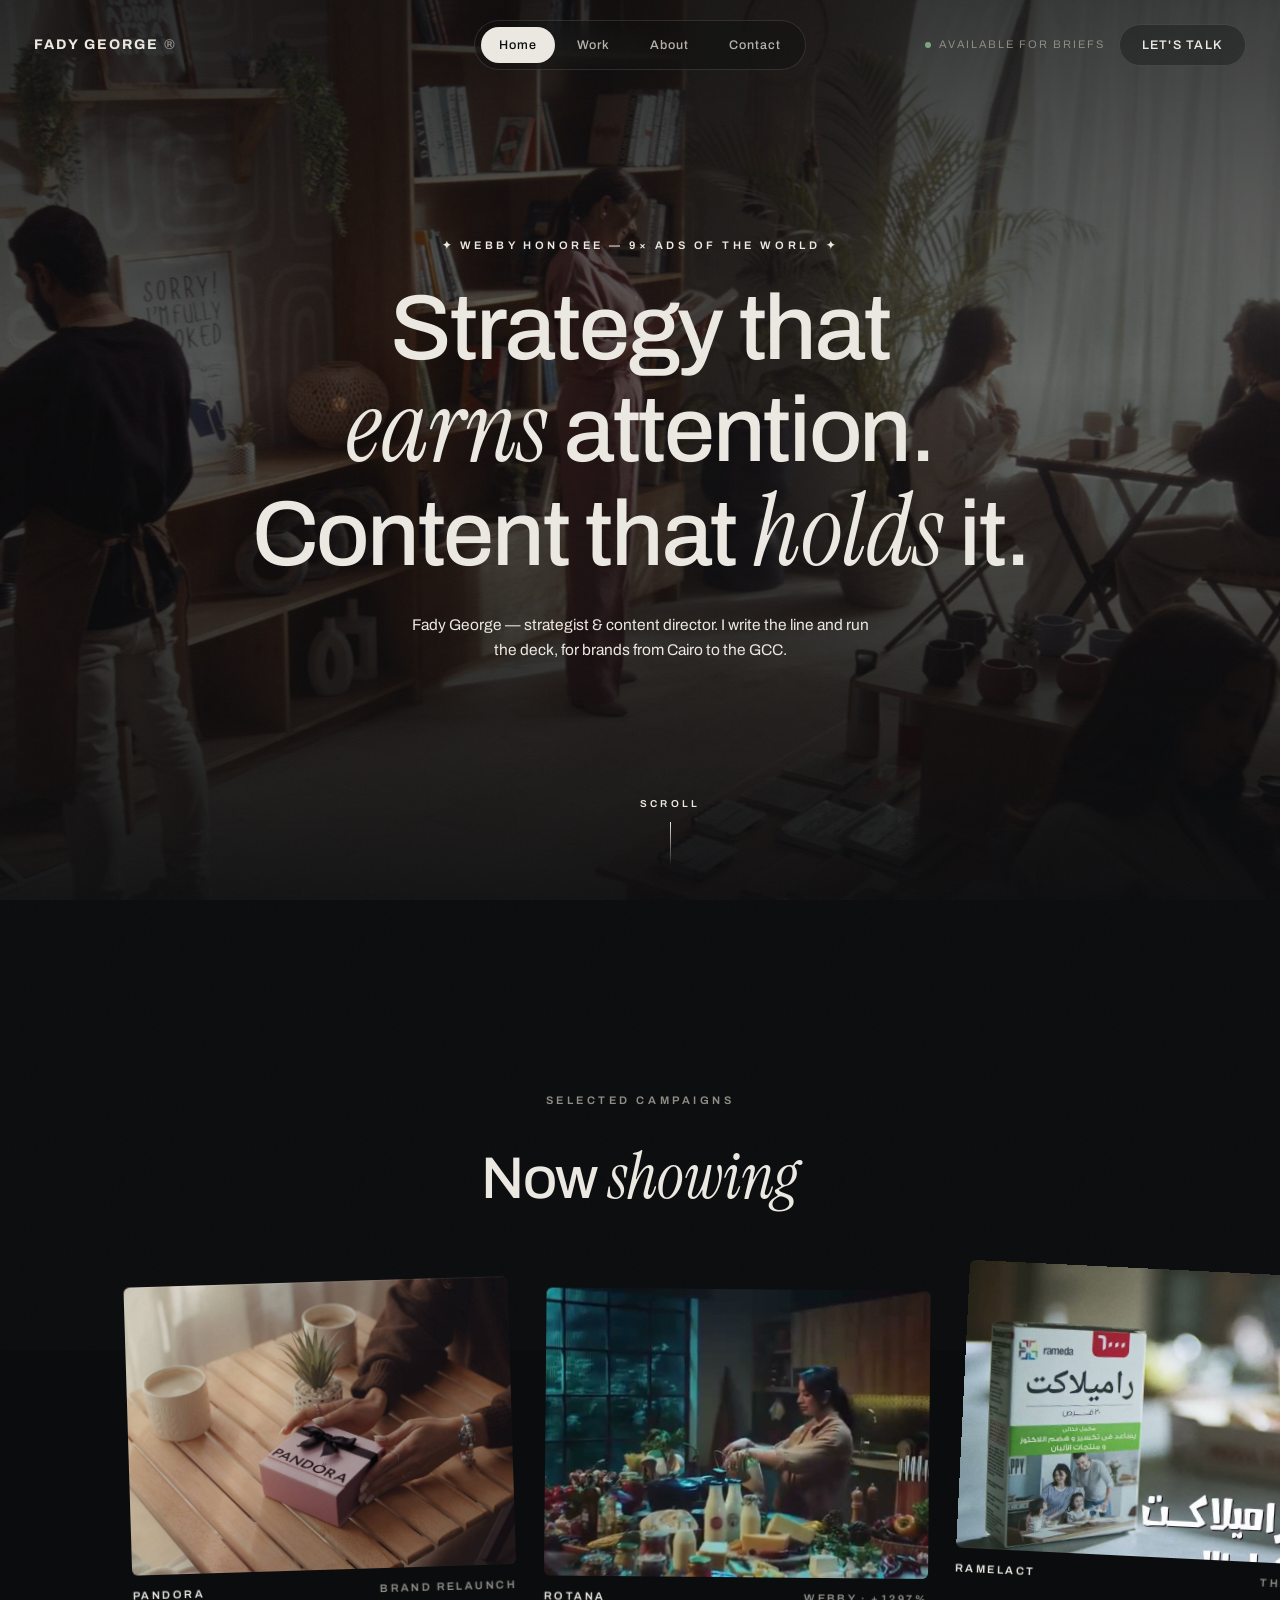
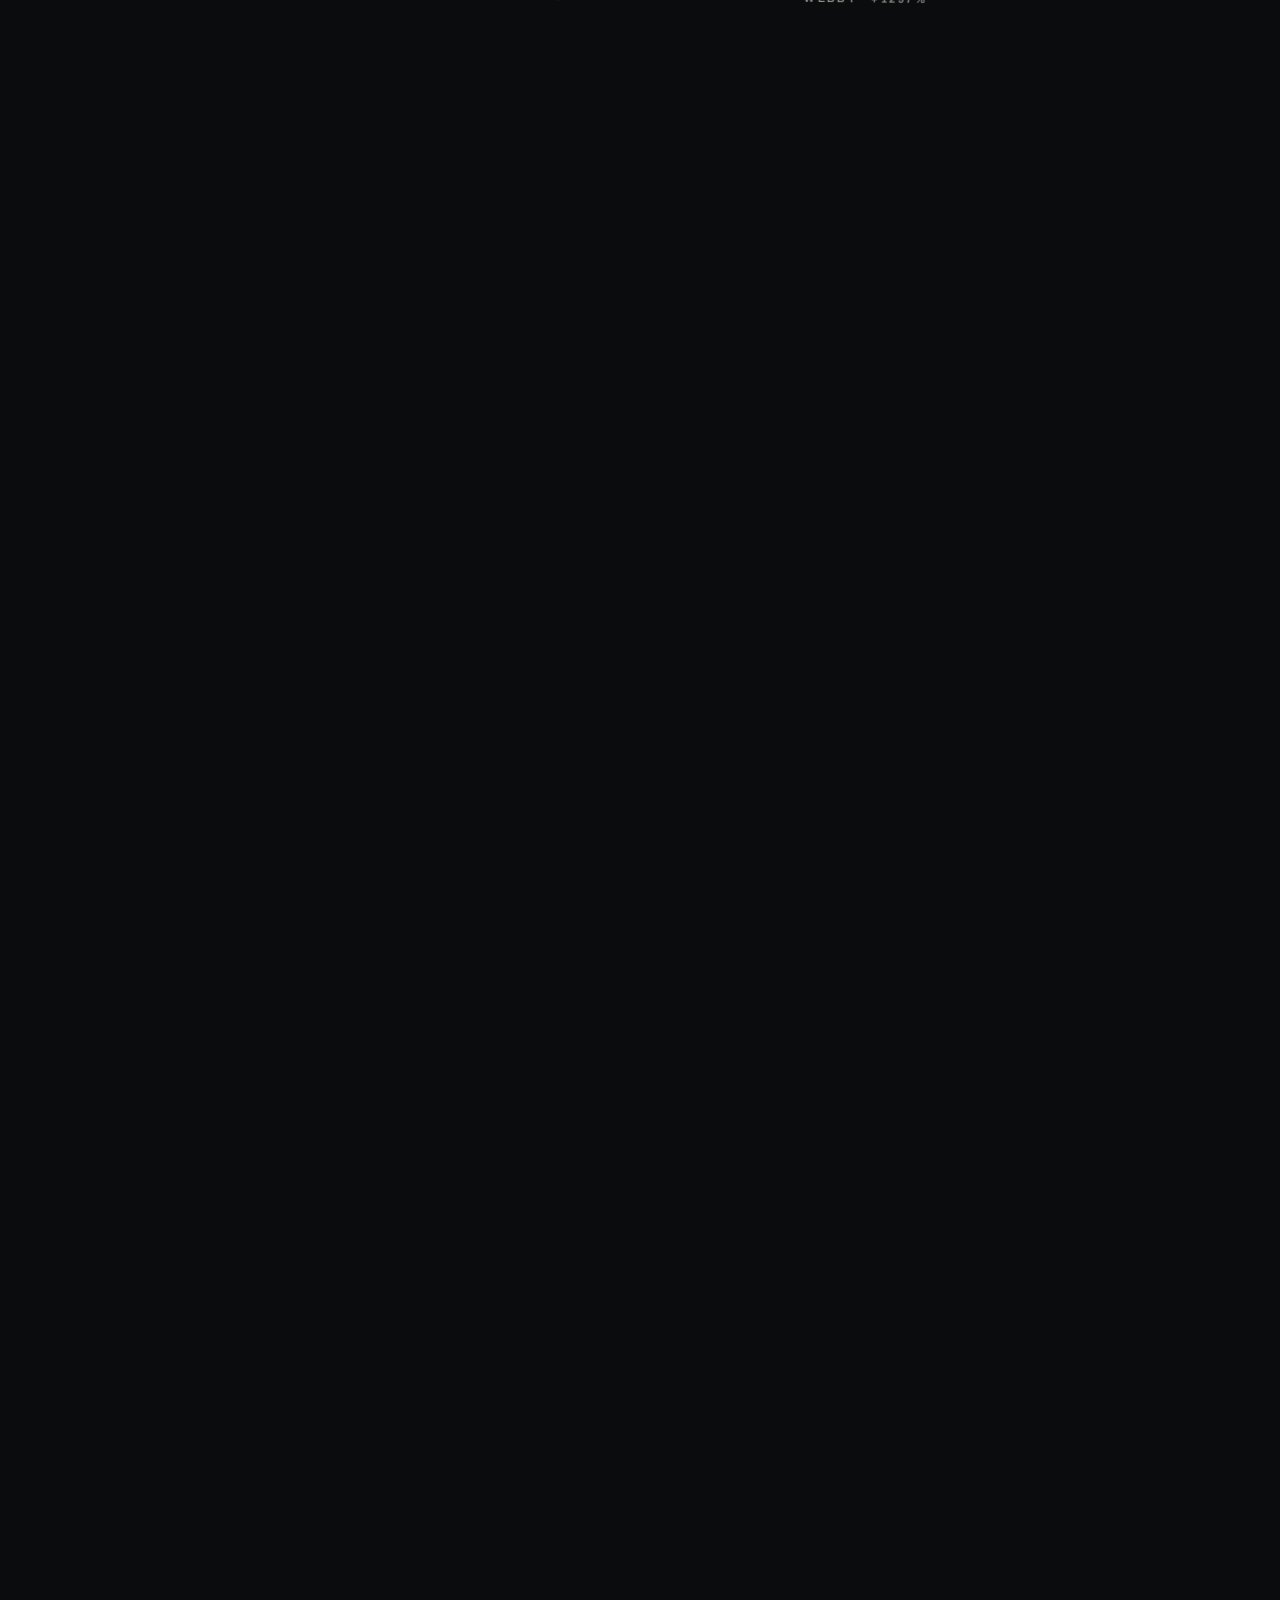
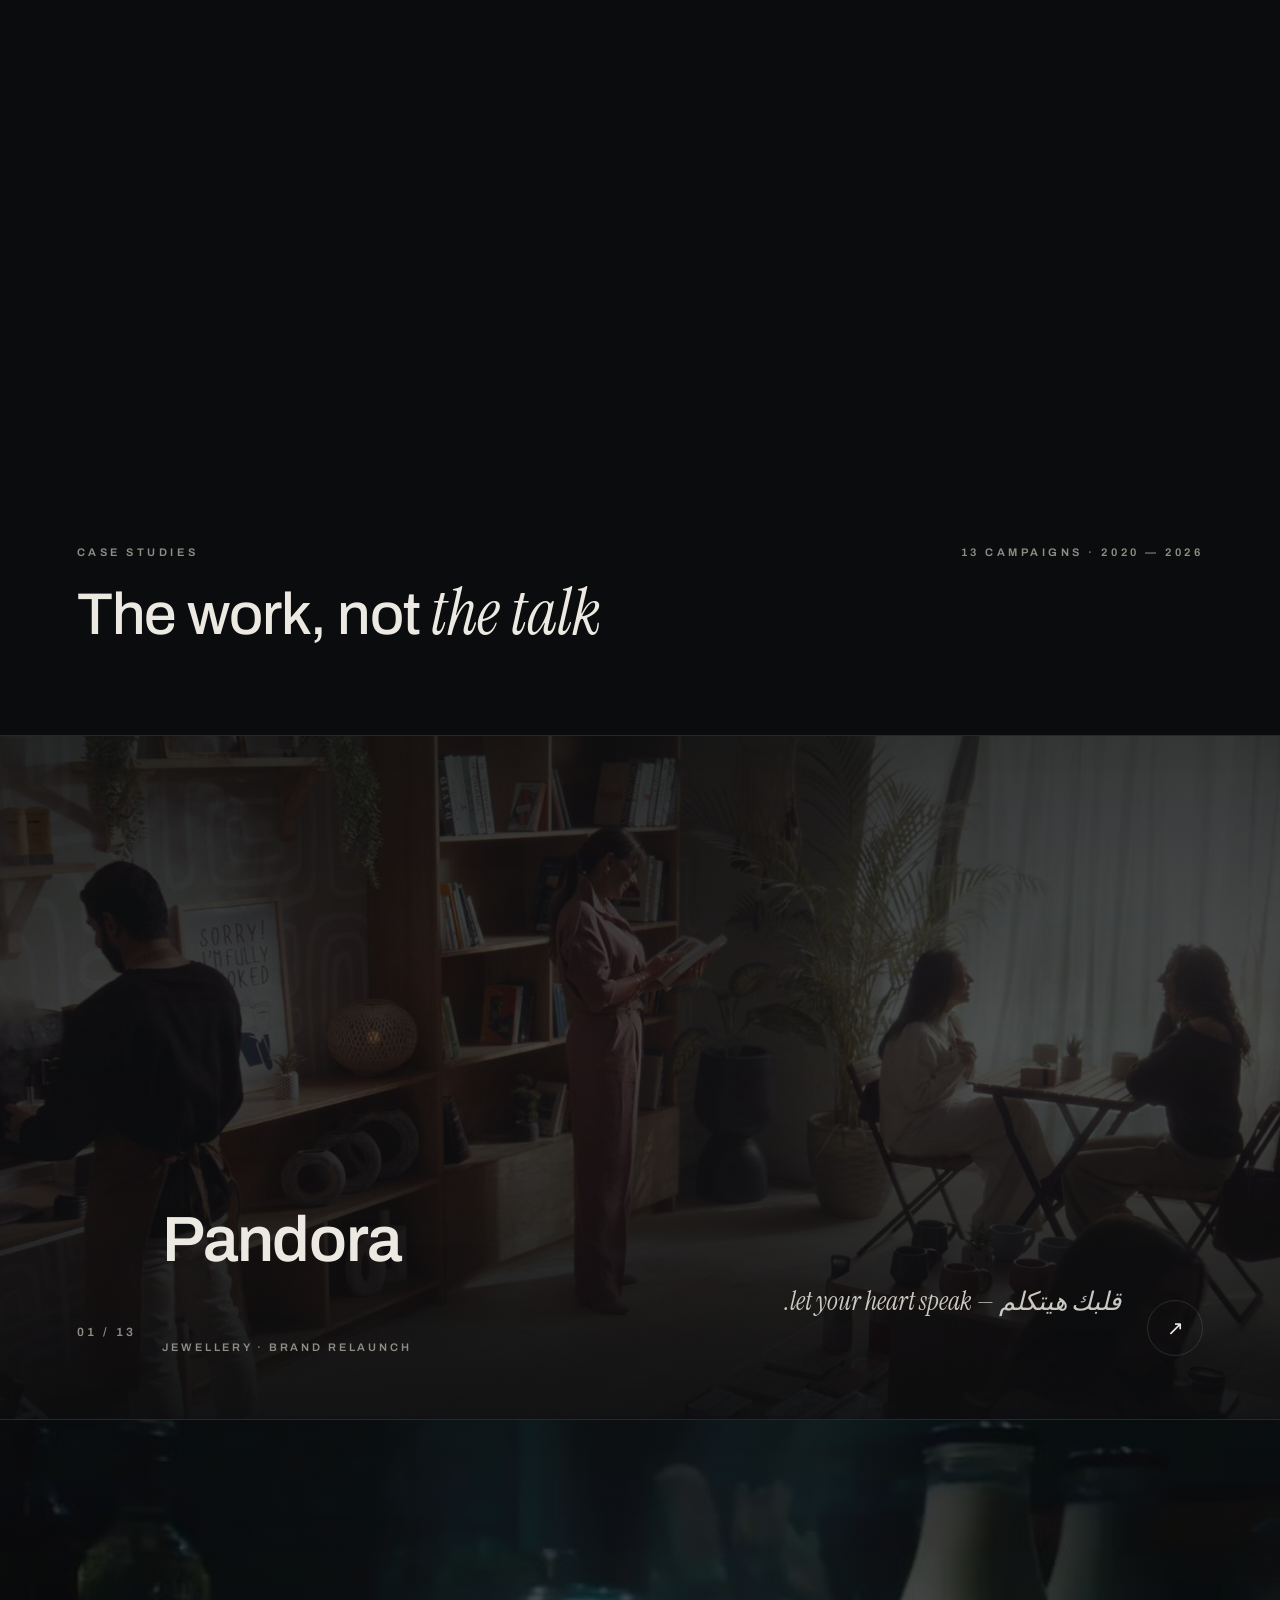
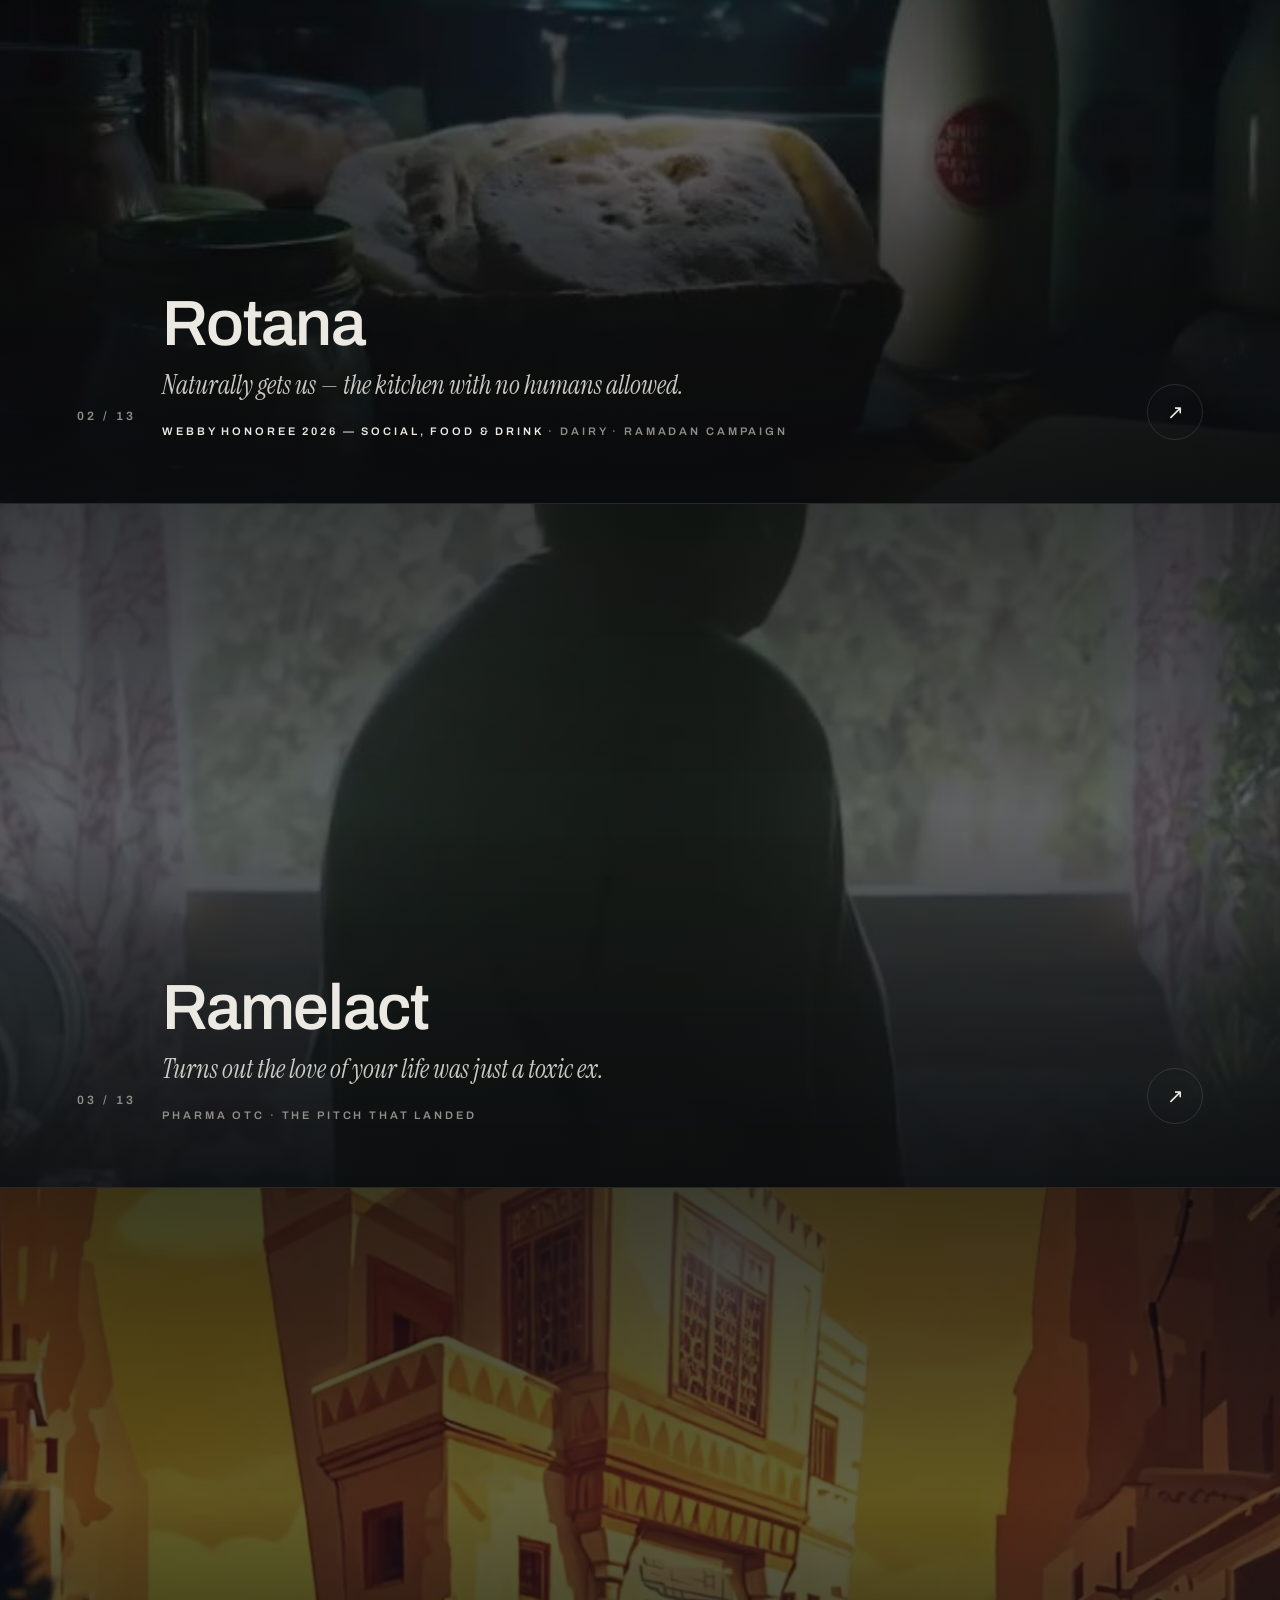
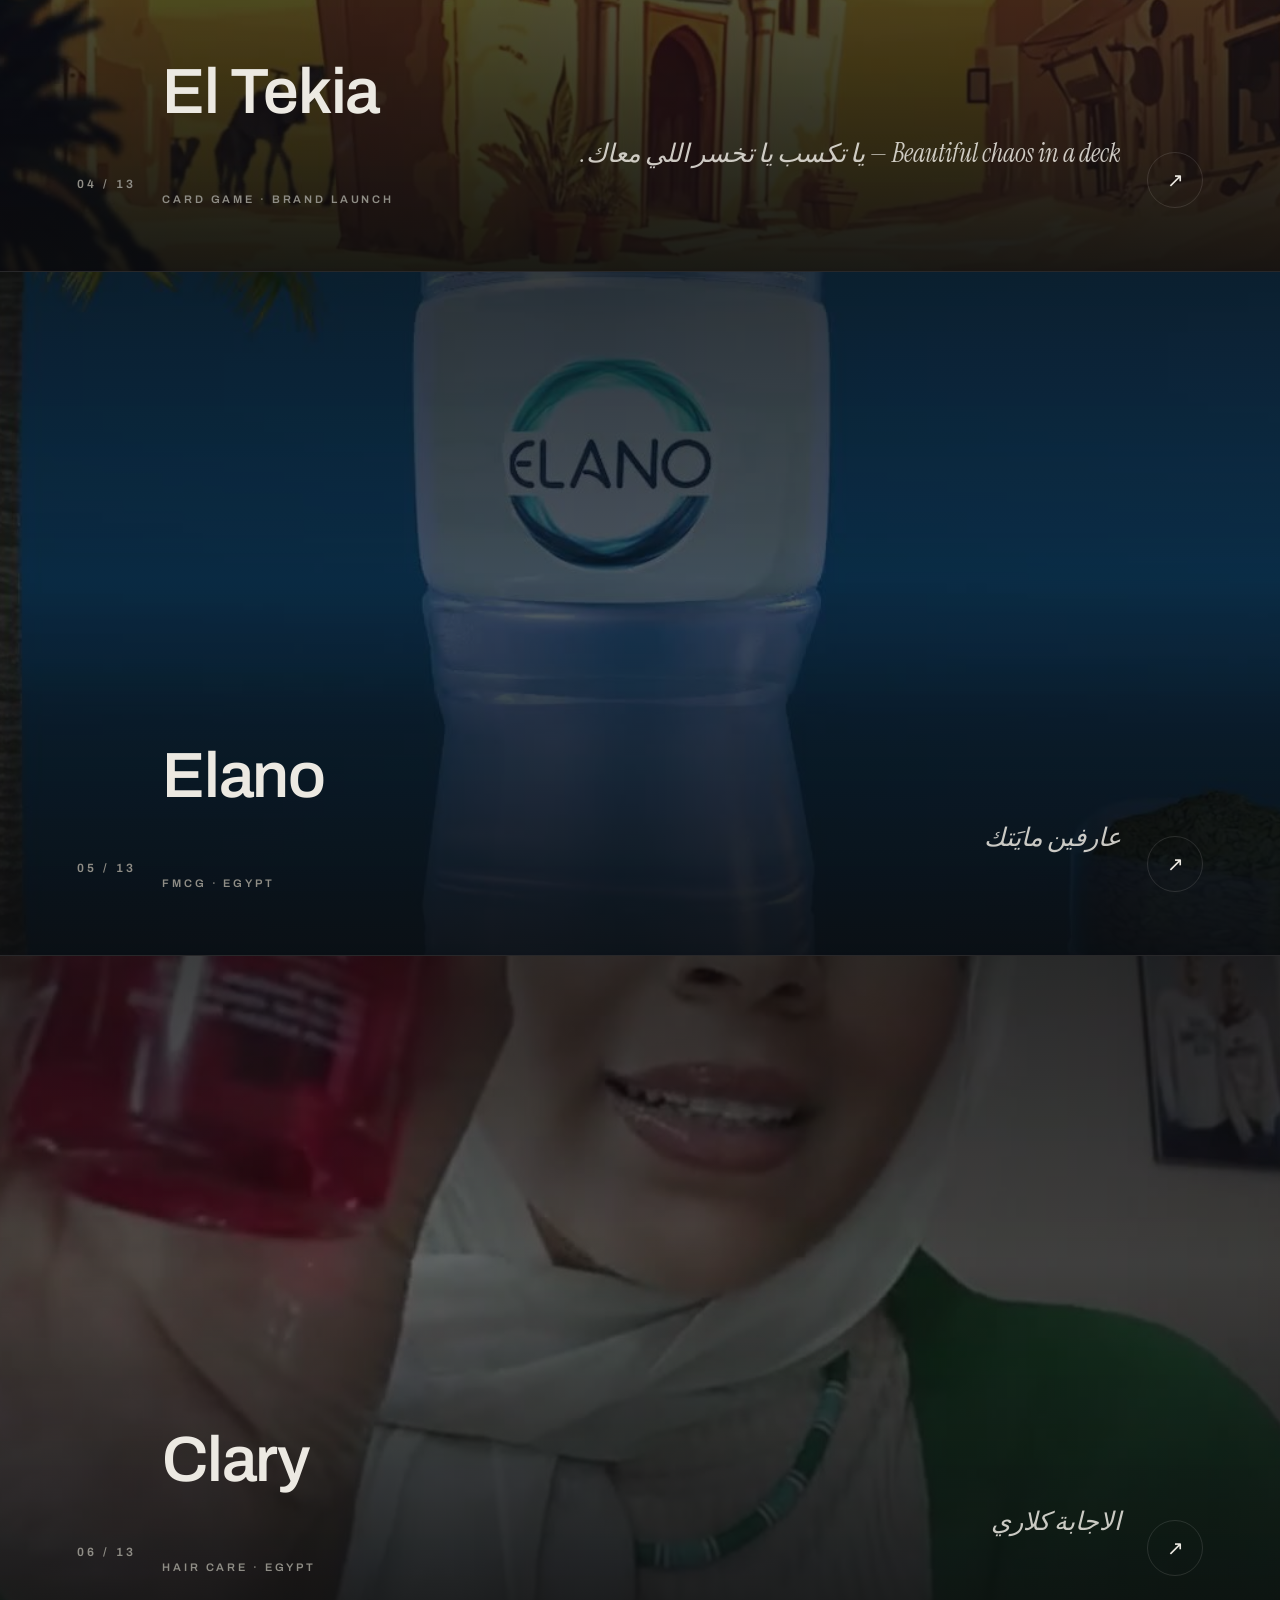
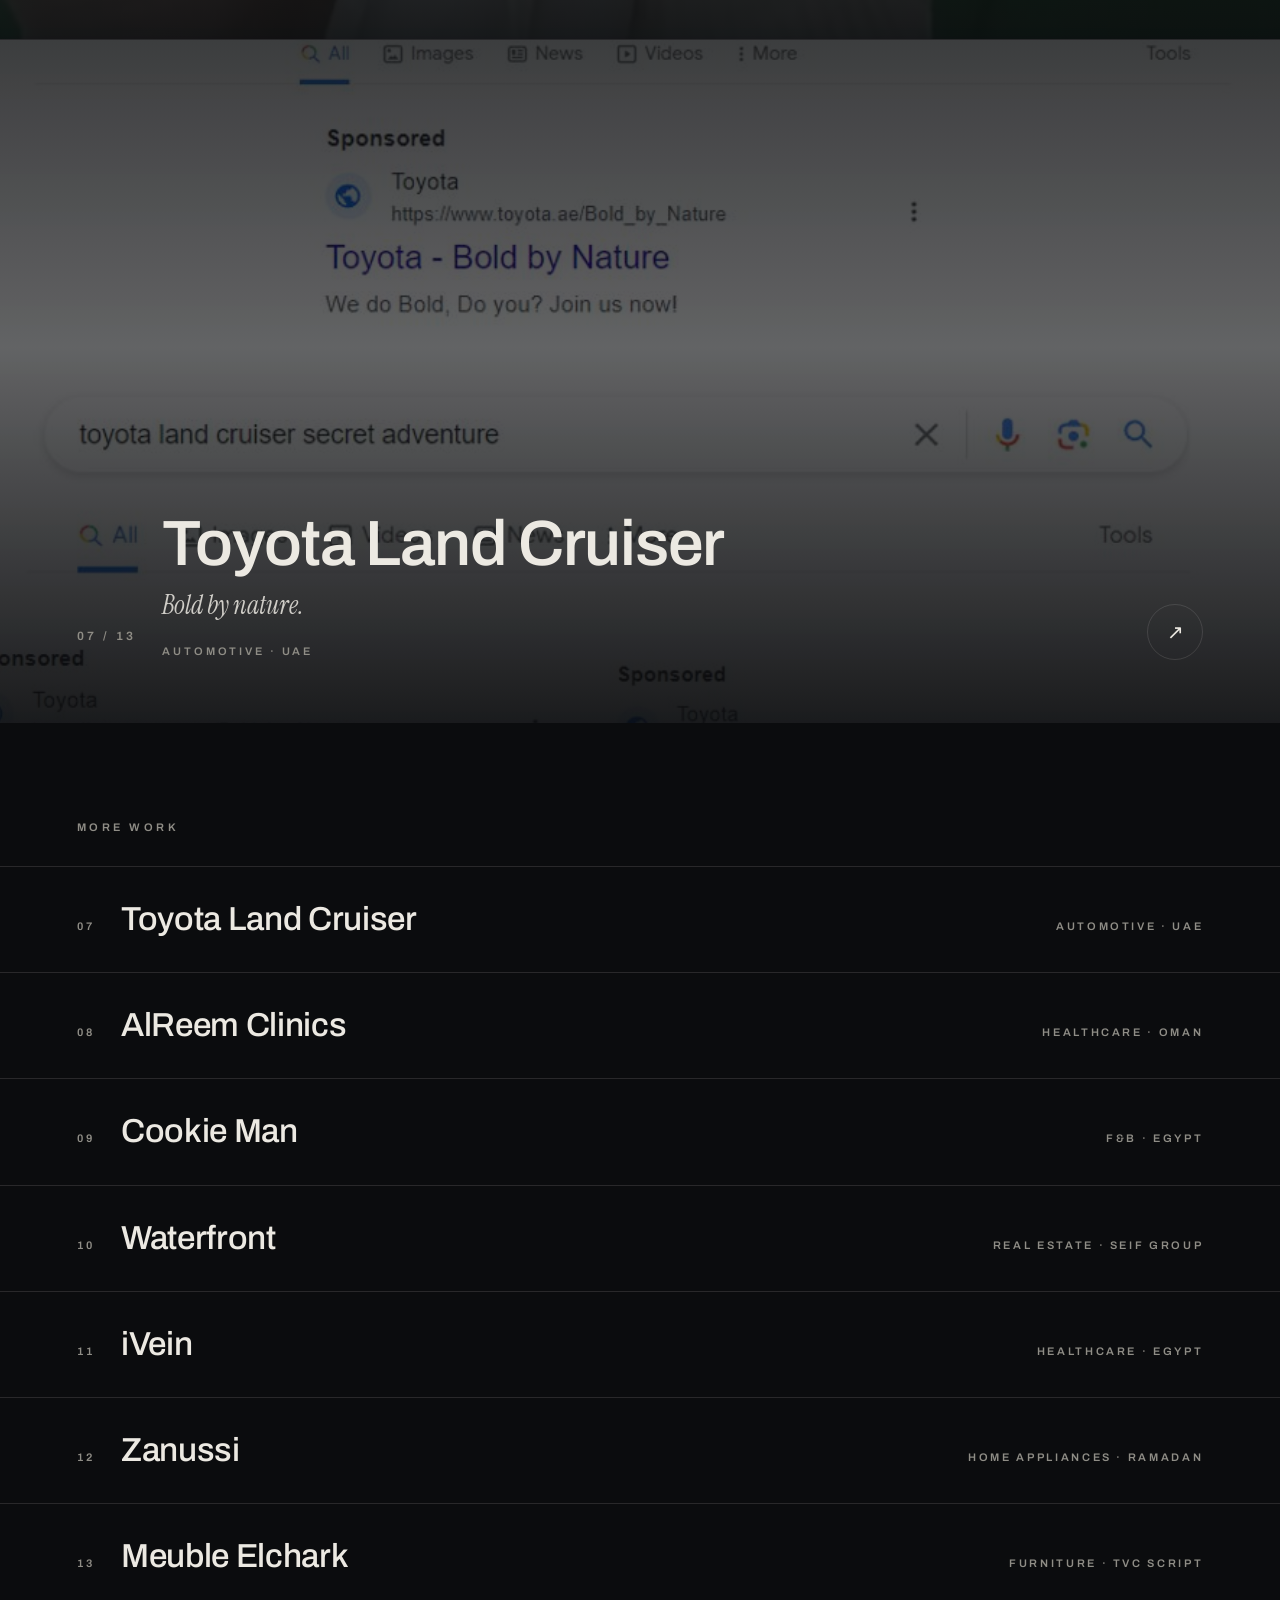
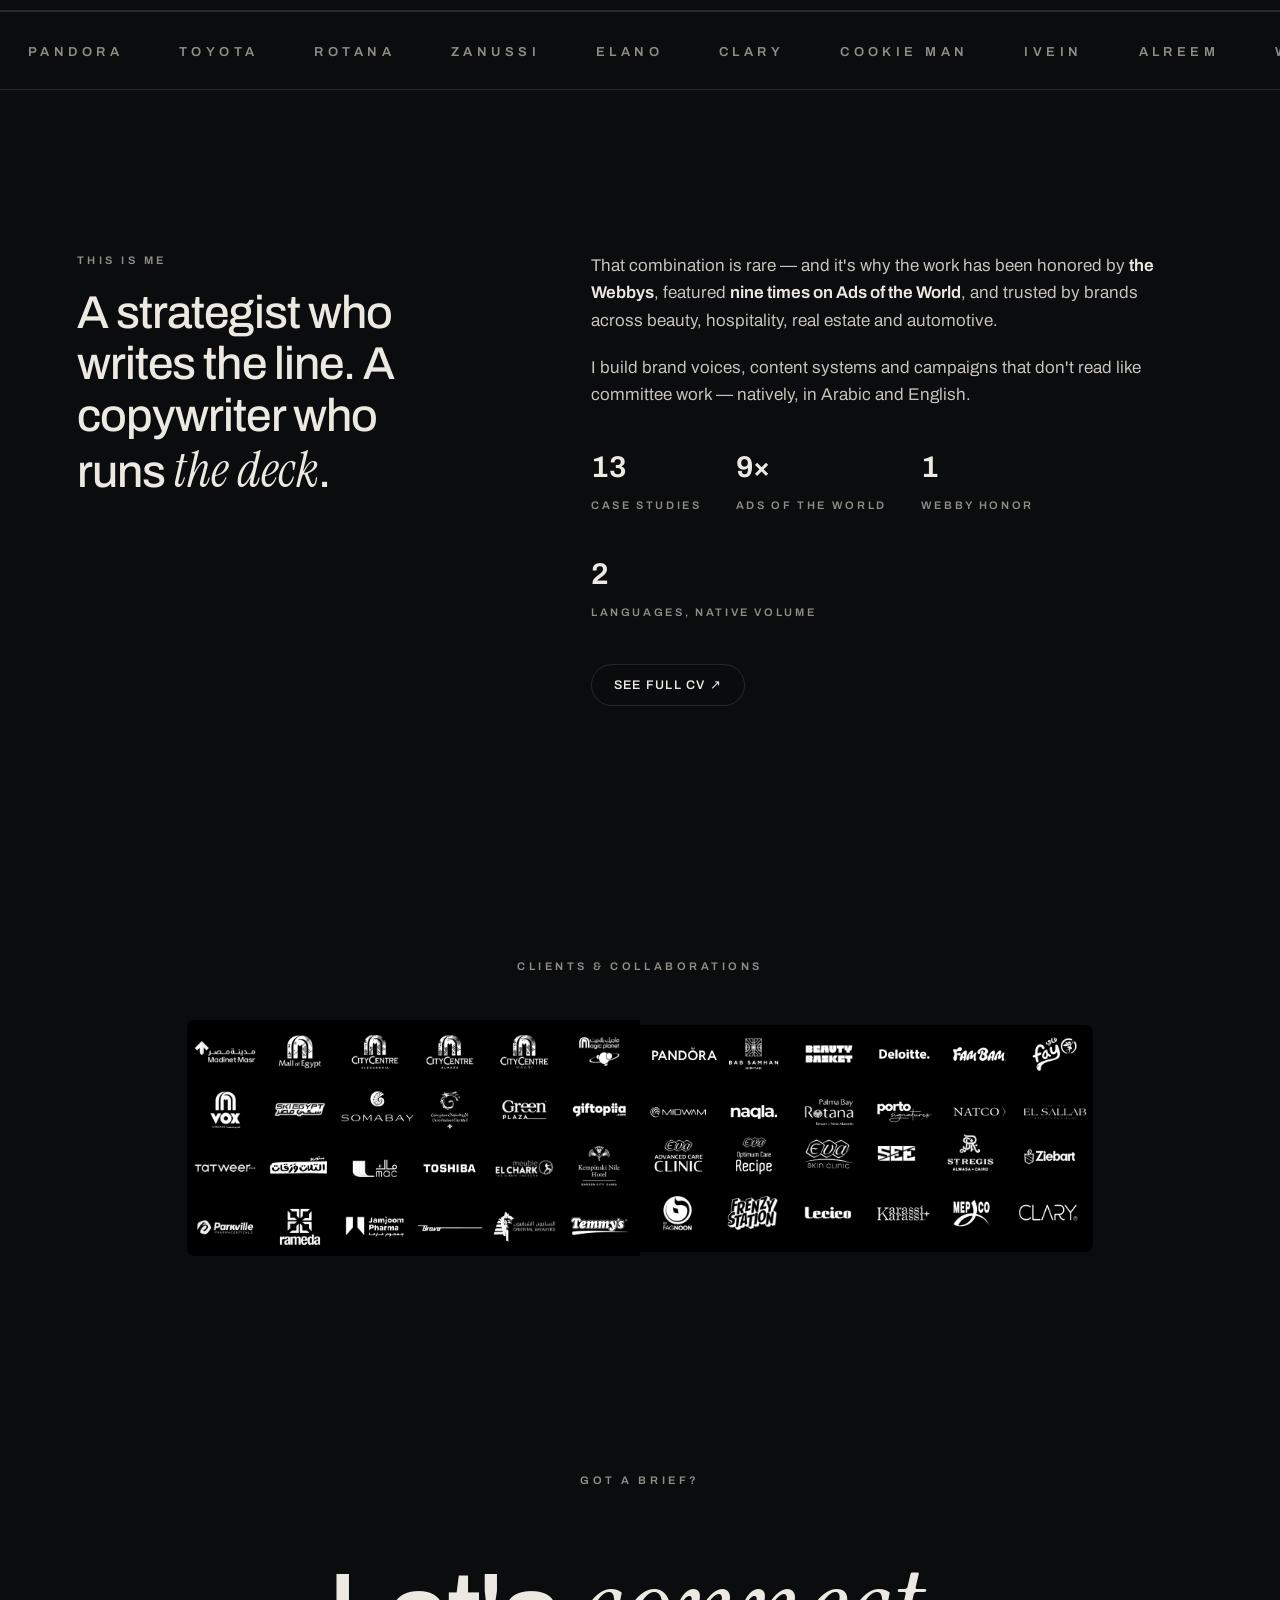
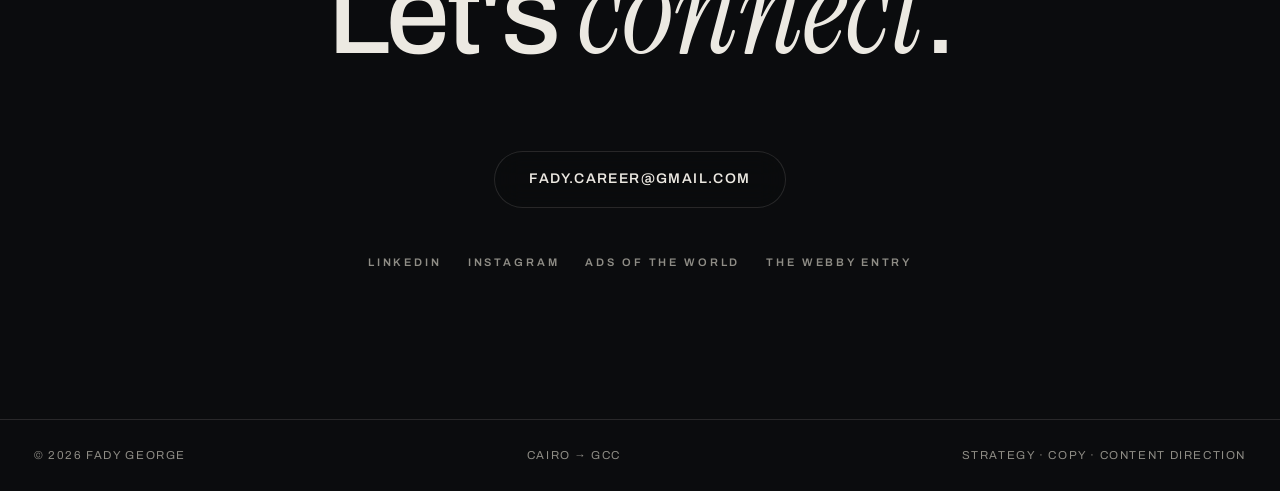
==== commit dc156f2f: "Media before case study on top-4 pages; new Ramelact reel cover Co-Authored-By: Claude Fable 5 <nore" ====
--- a/index.html
+++ b/index.html
@@ -49,7 +49,7 @@
         <figcaption><b>Rotana</b><span>Webby · +1297%</span></figcaption>
       </figure></a>
       <a class="reel-card" href="work/ramelact-launching/index.html"><figure>
-        <div class="ph"><img src="assets/ramelact-launching/frame-03.jpg" alt="Ramelact campaign" loading="lazy"></div>
+        <div class="ph"><img src="assets/ramelact-launching/frame-05.jpg" alt="Ramelact campaign" loading="lazy"></div>
         <figcaption><b>Ramelact</b><span>The Pitch</span></figcaption>
       </figure></a>
       <a class="reel-card" href="work/eltekia-launching/index.html"><figure>
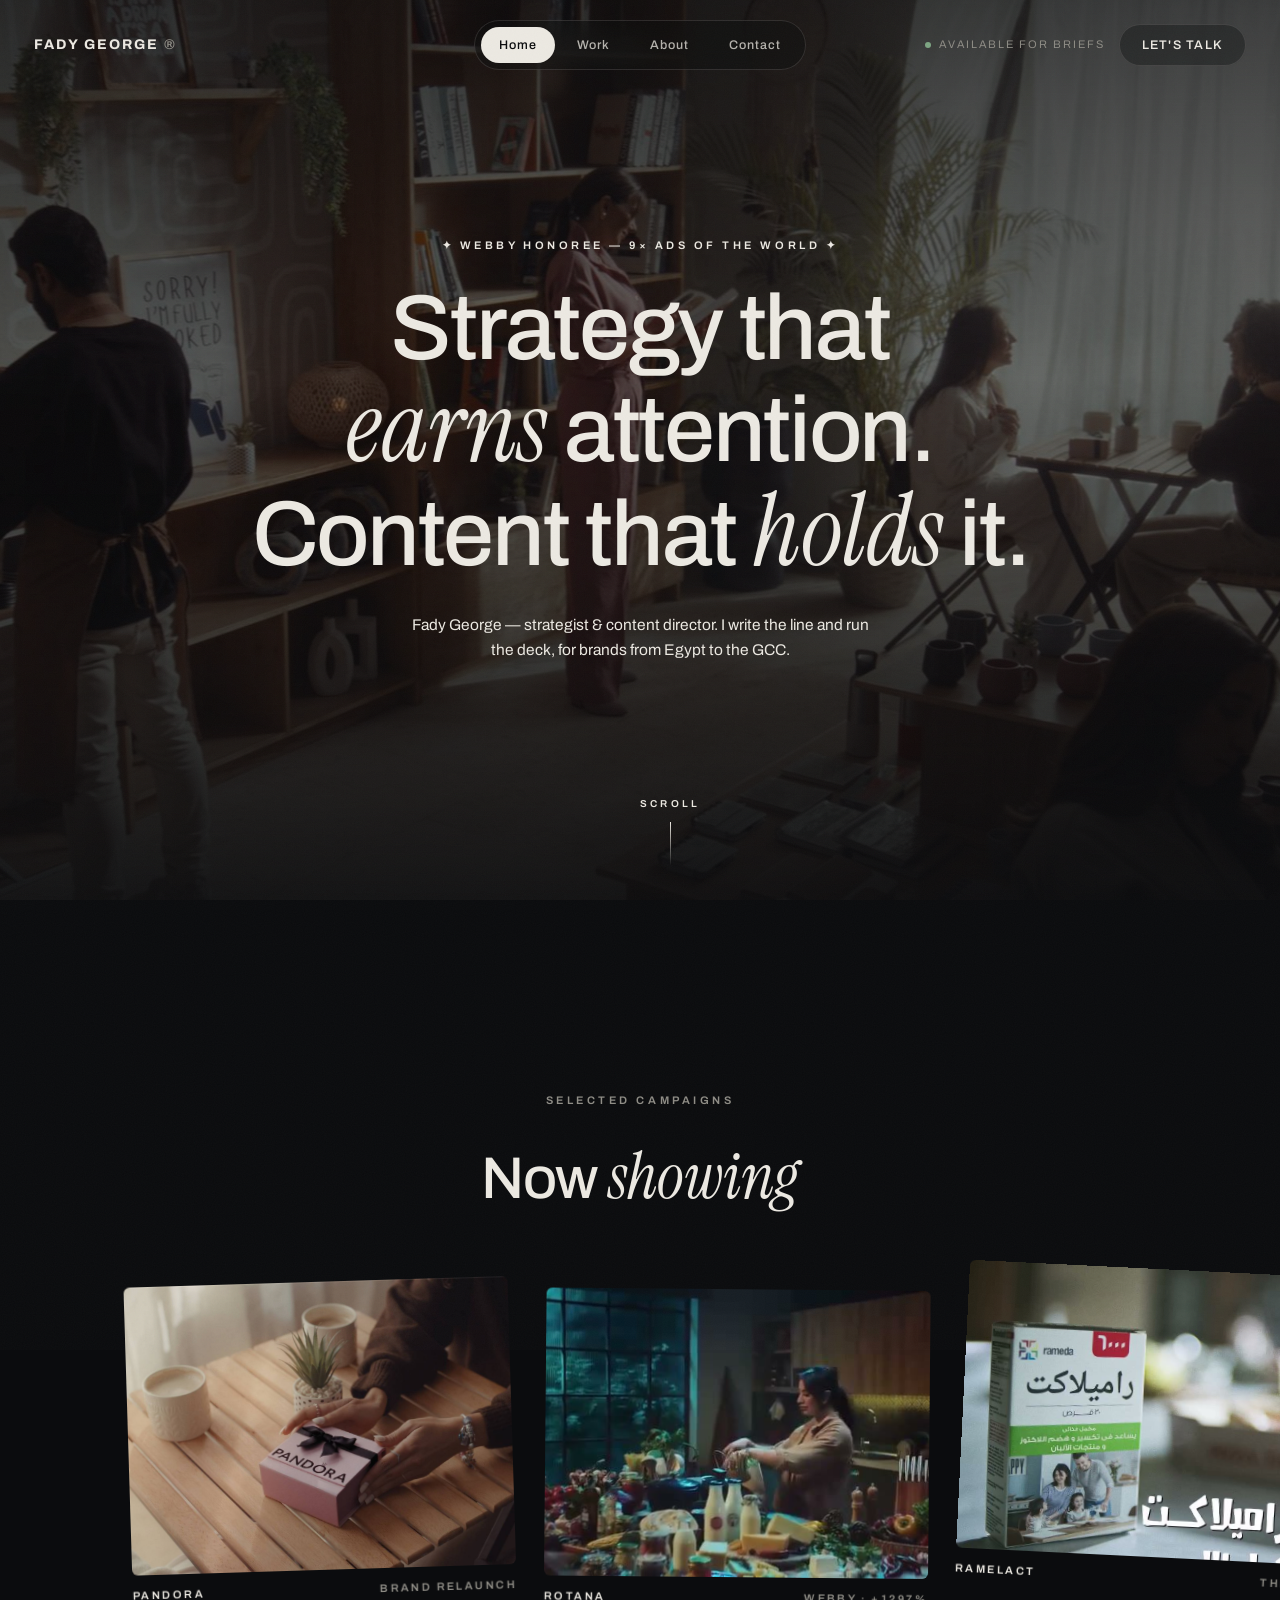
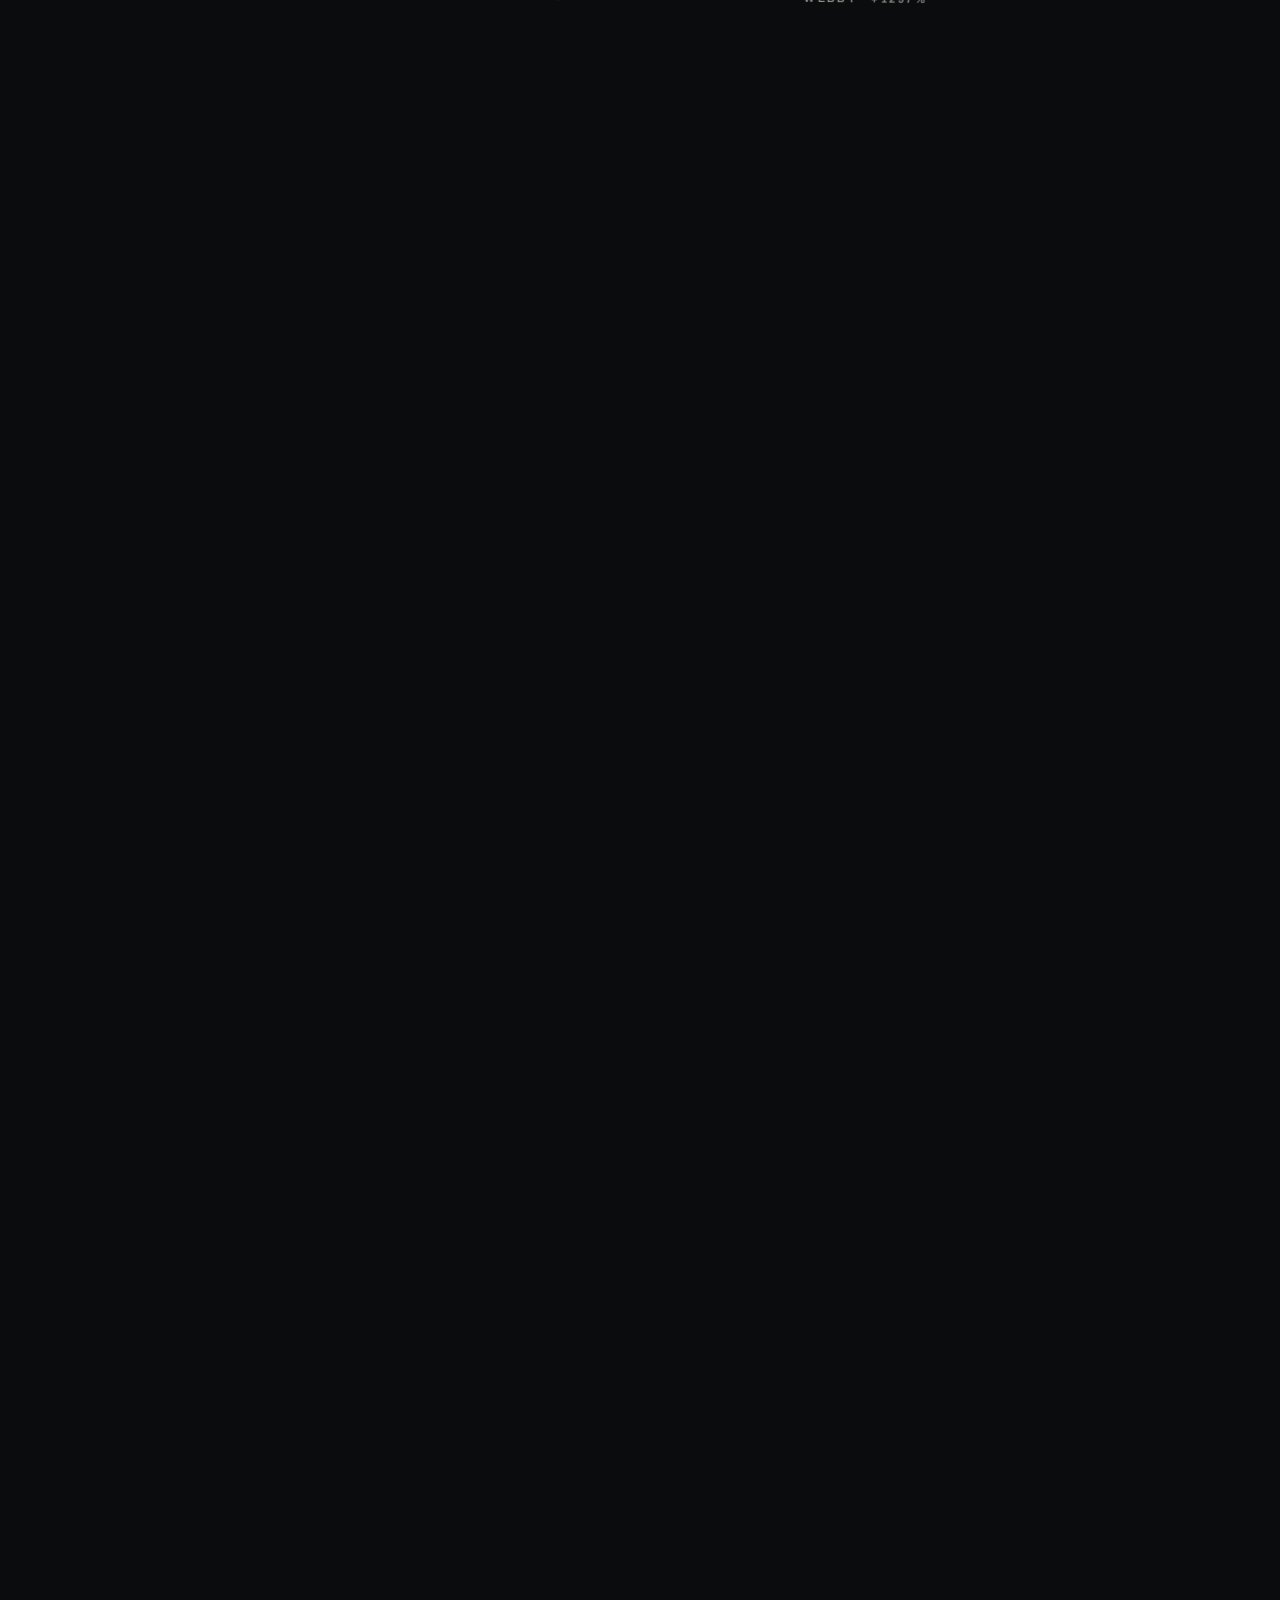
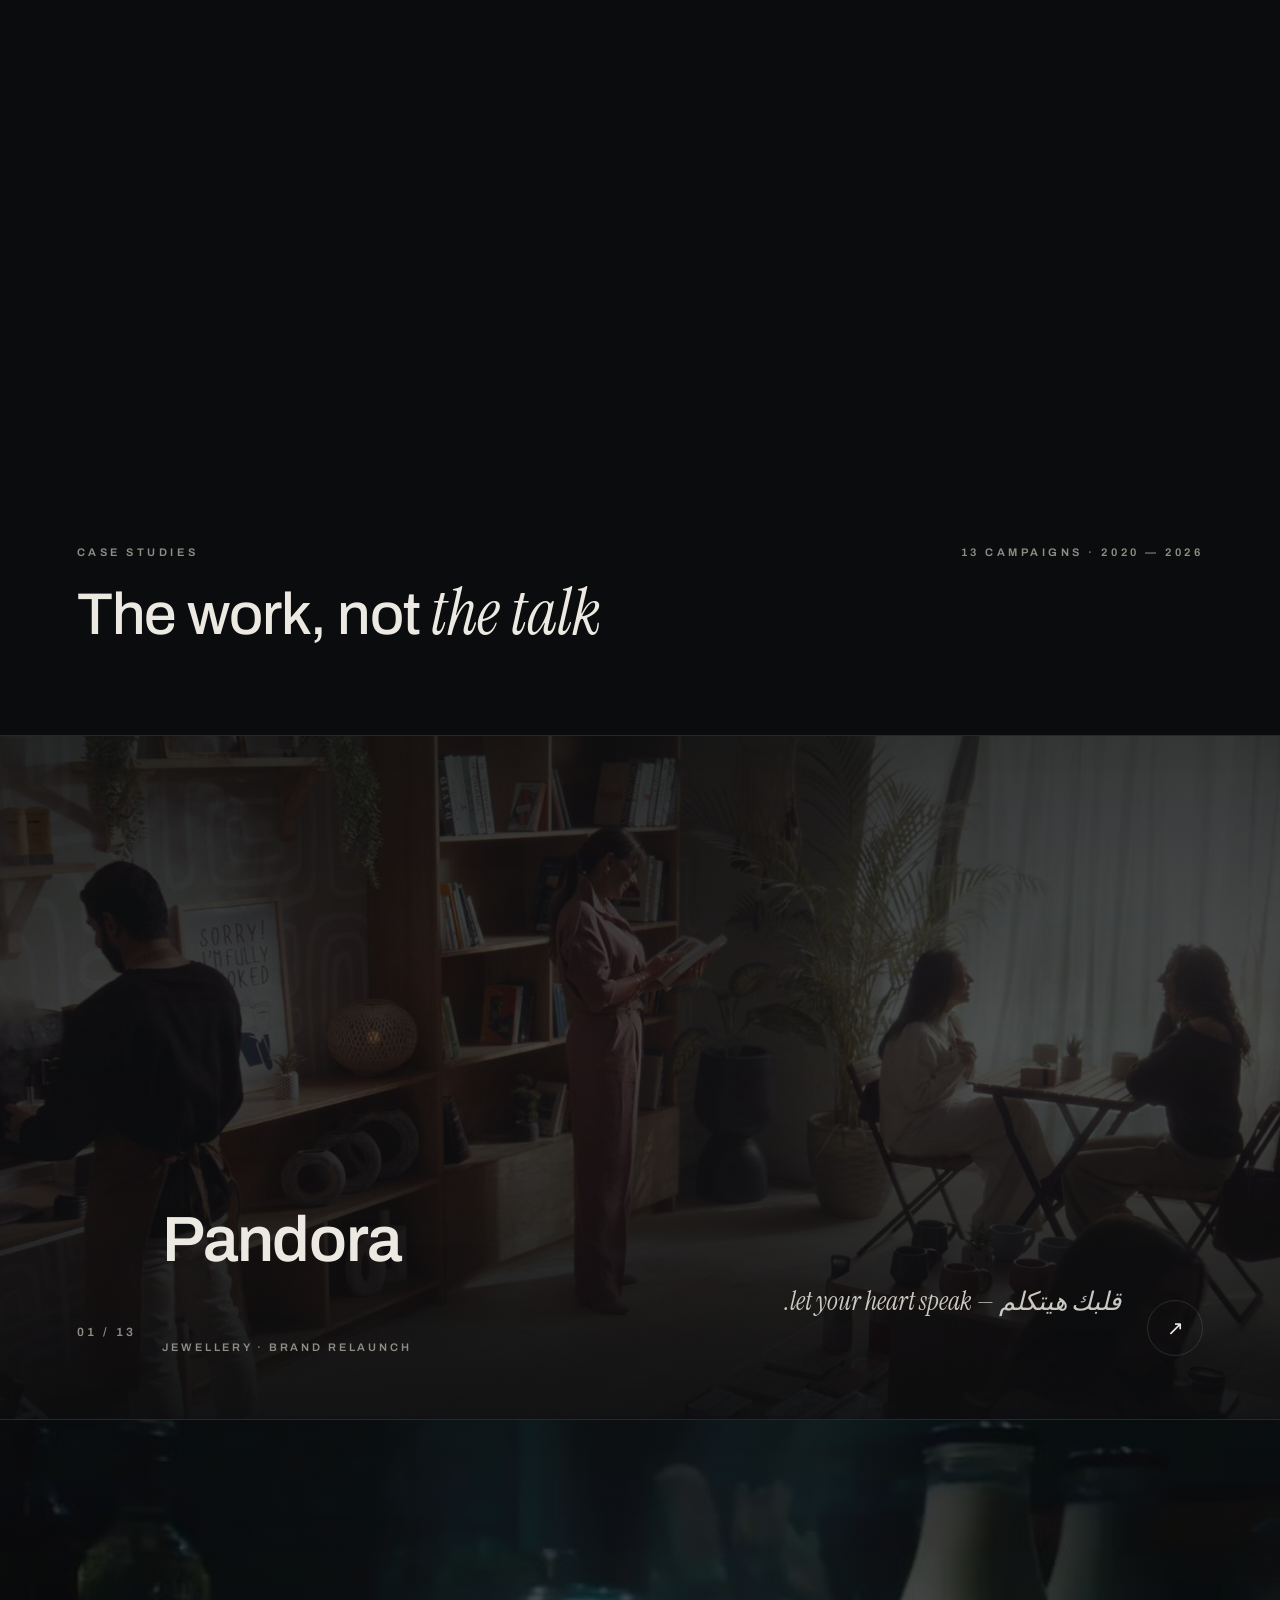
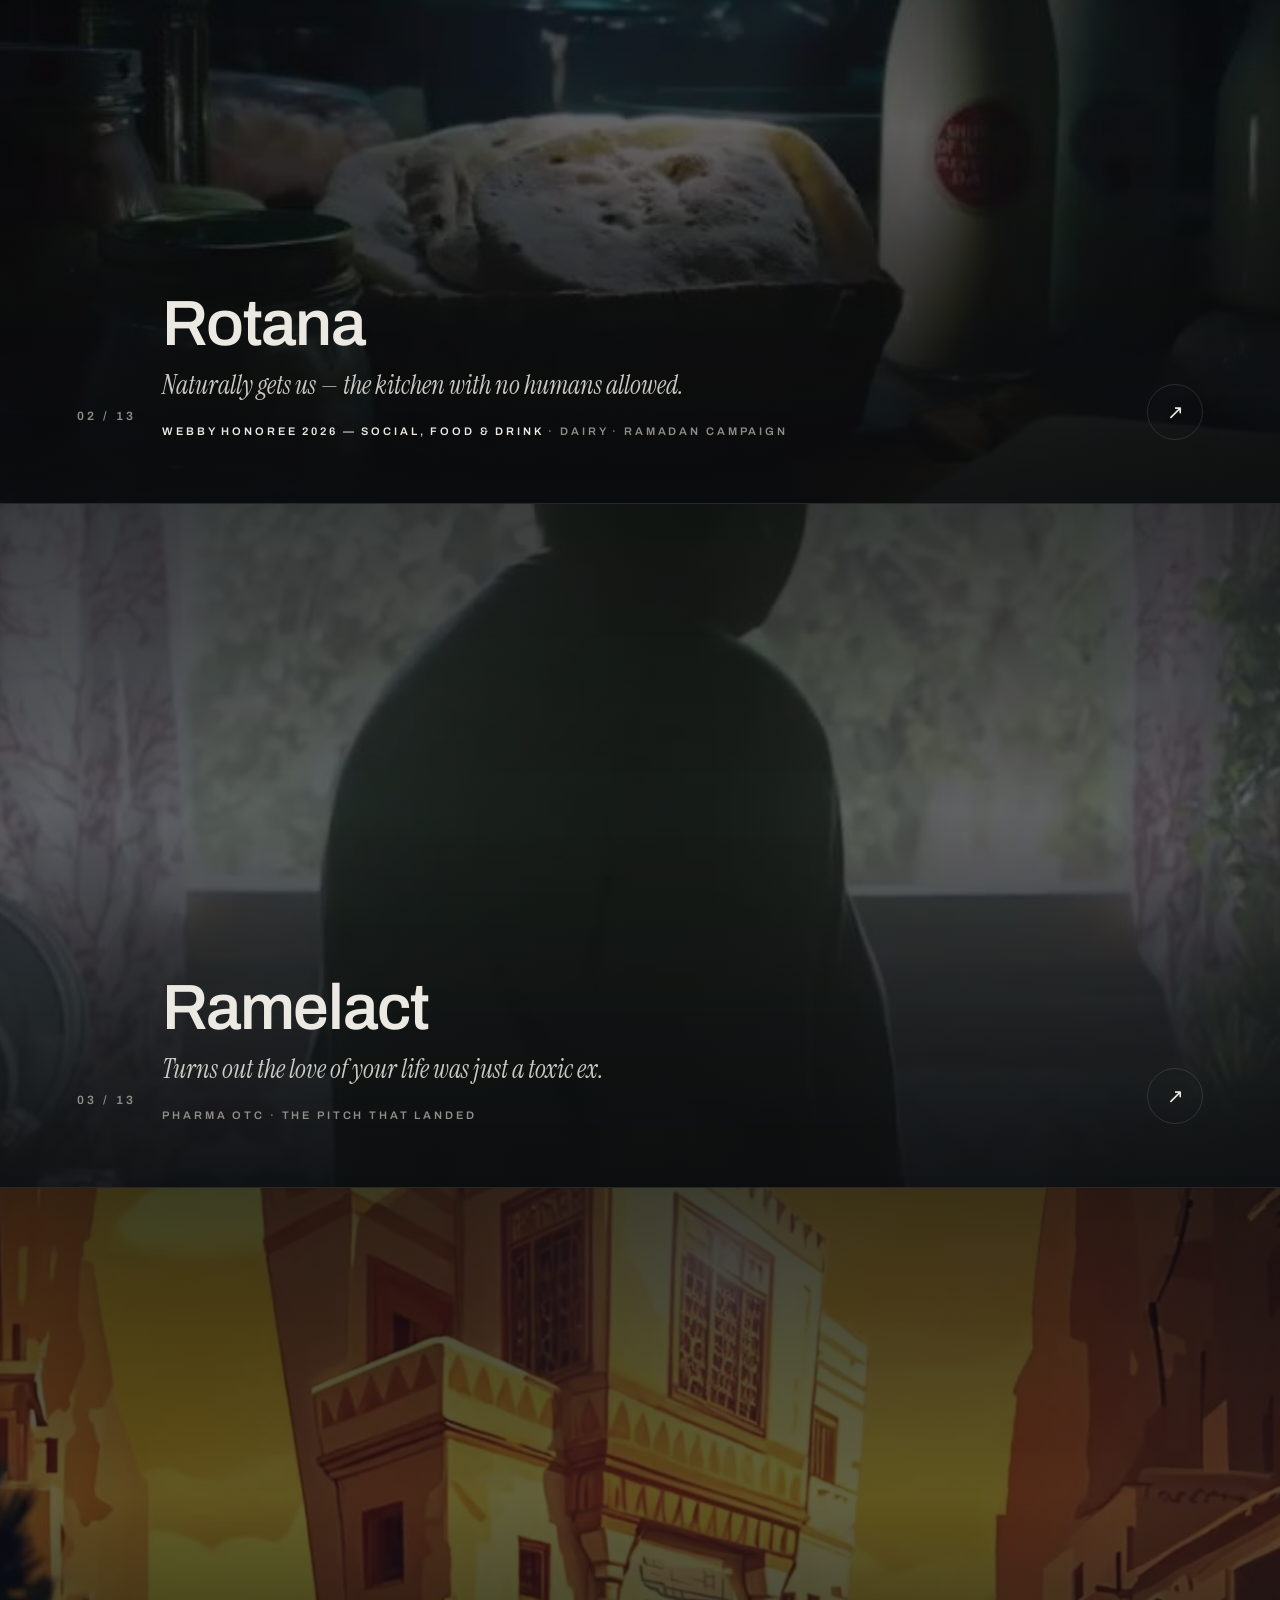
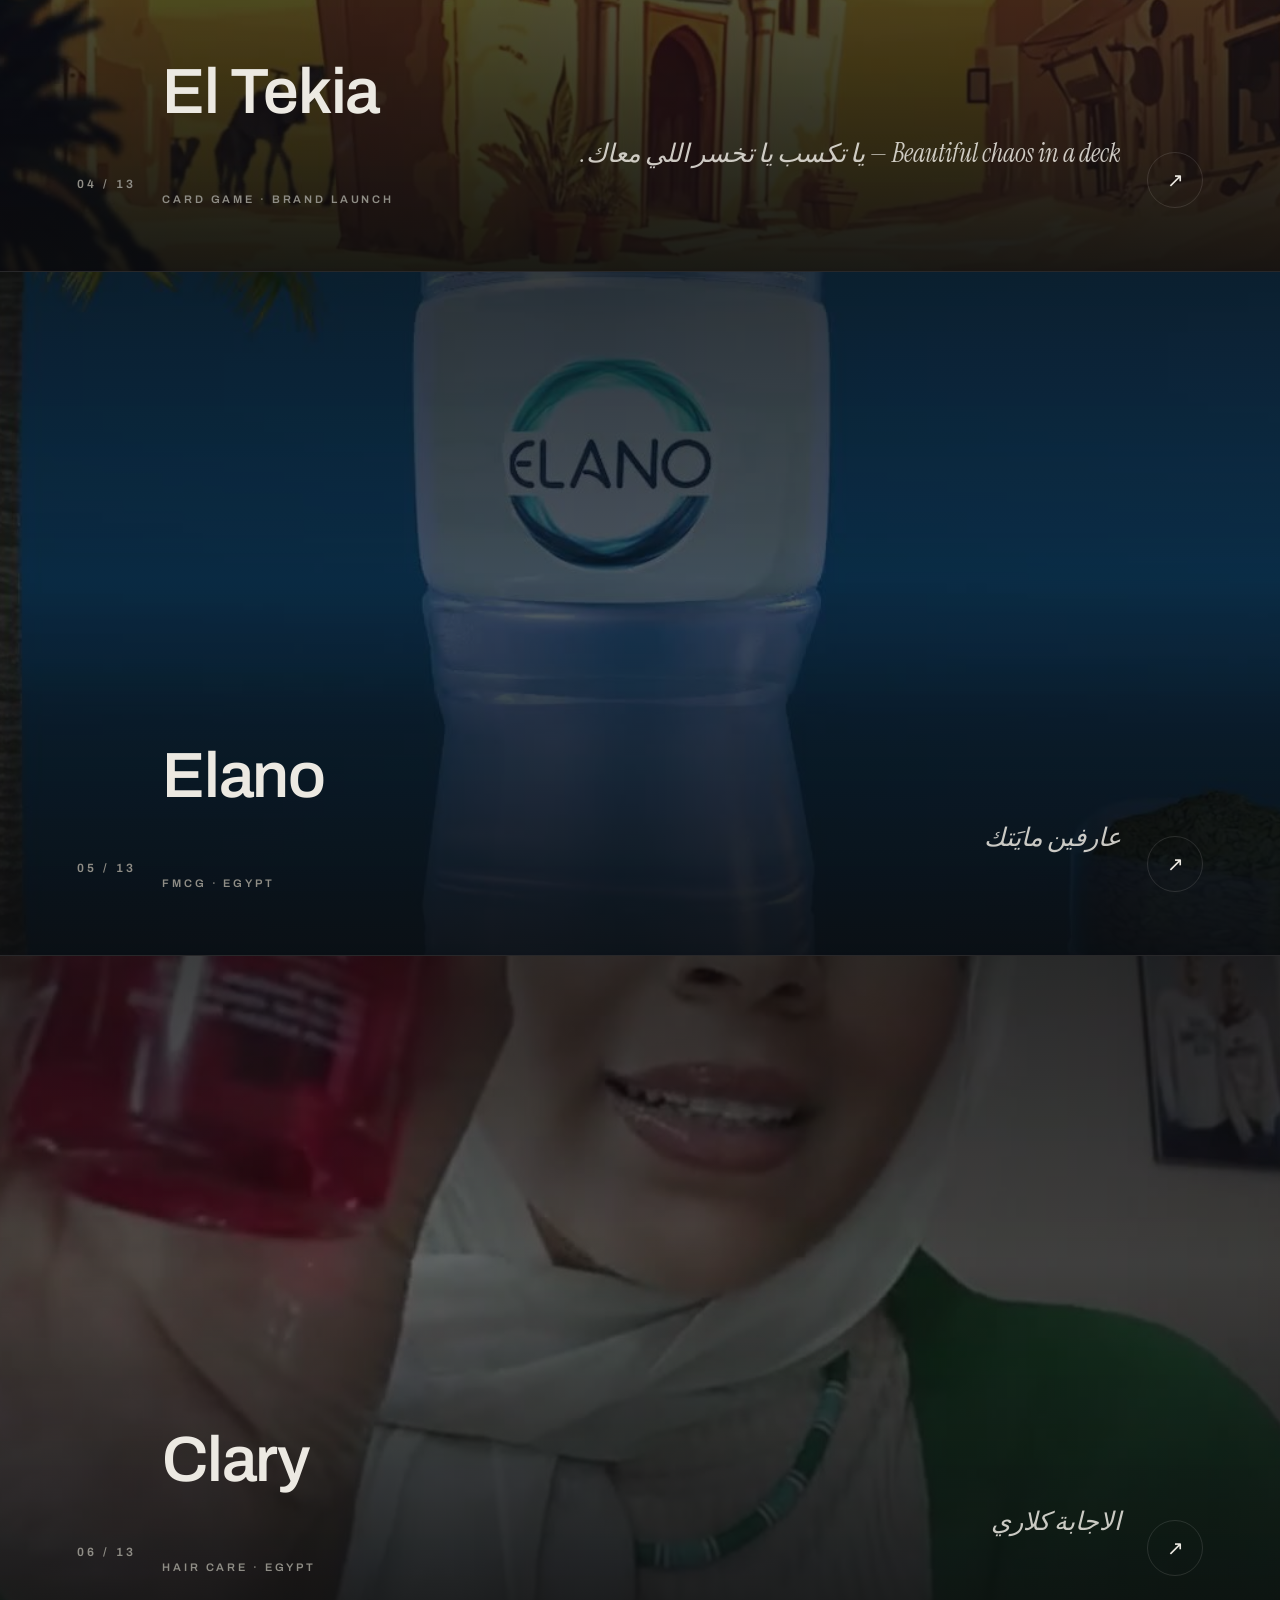
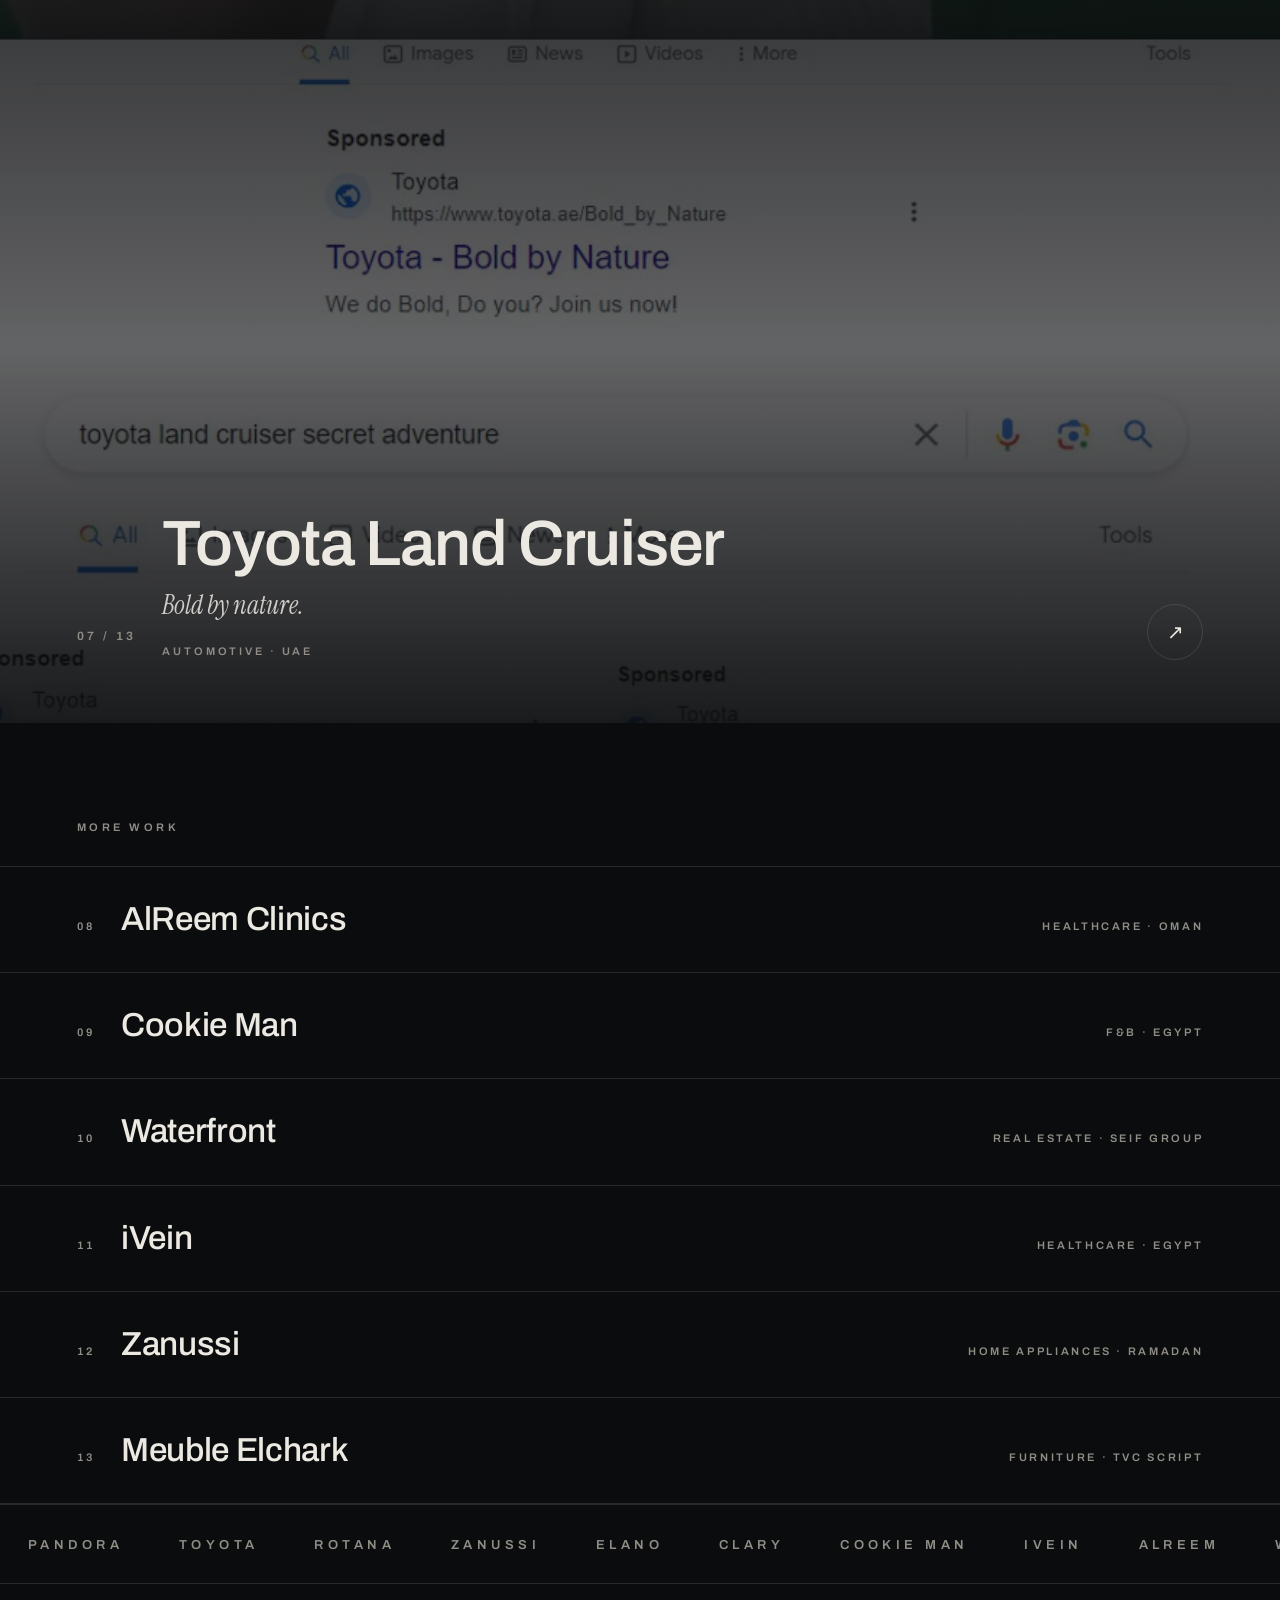
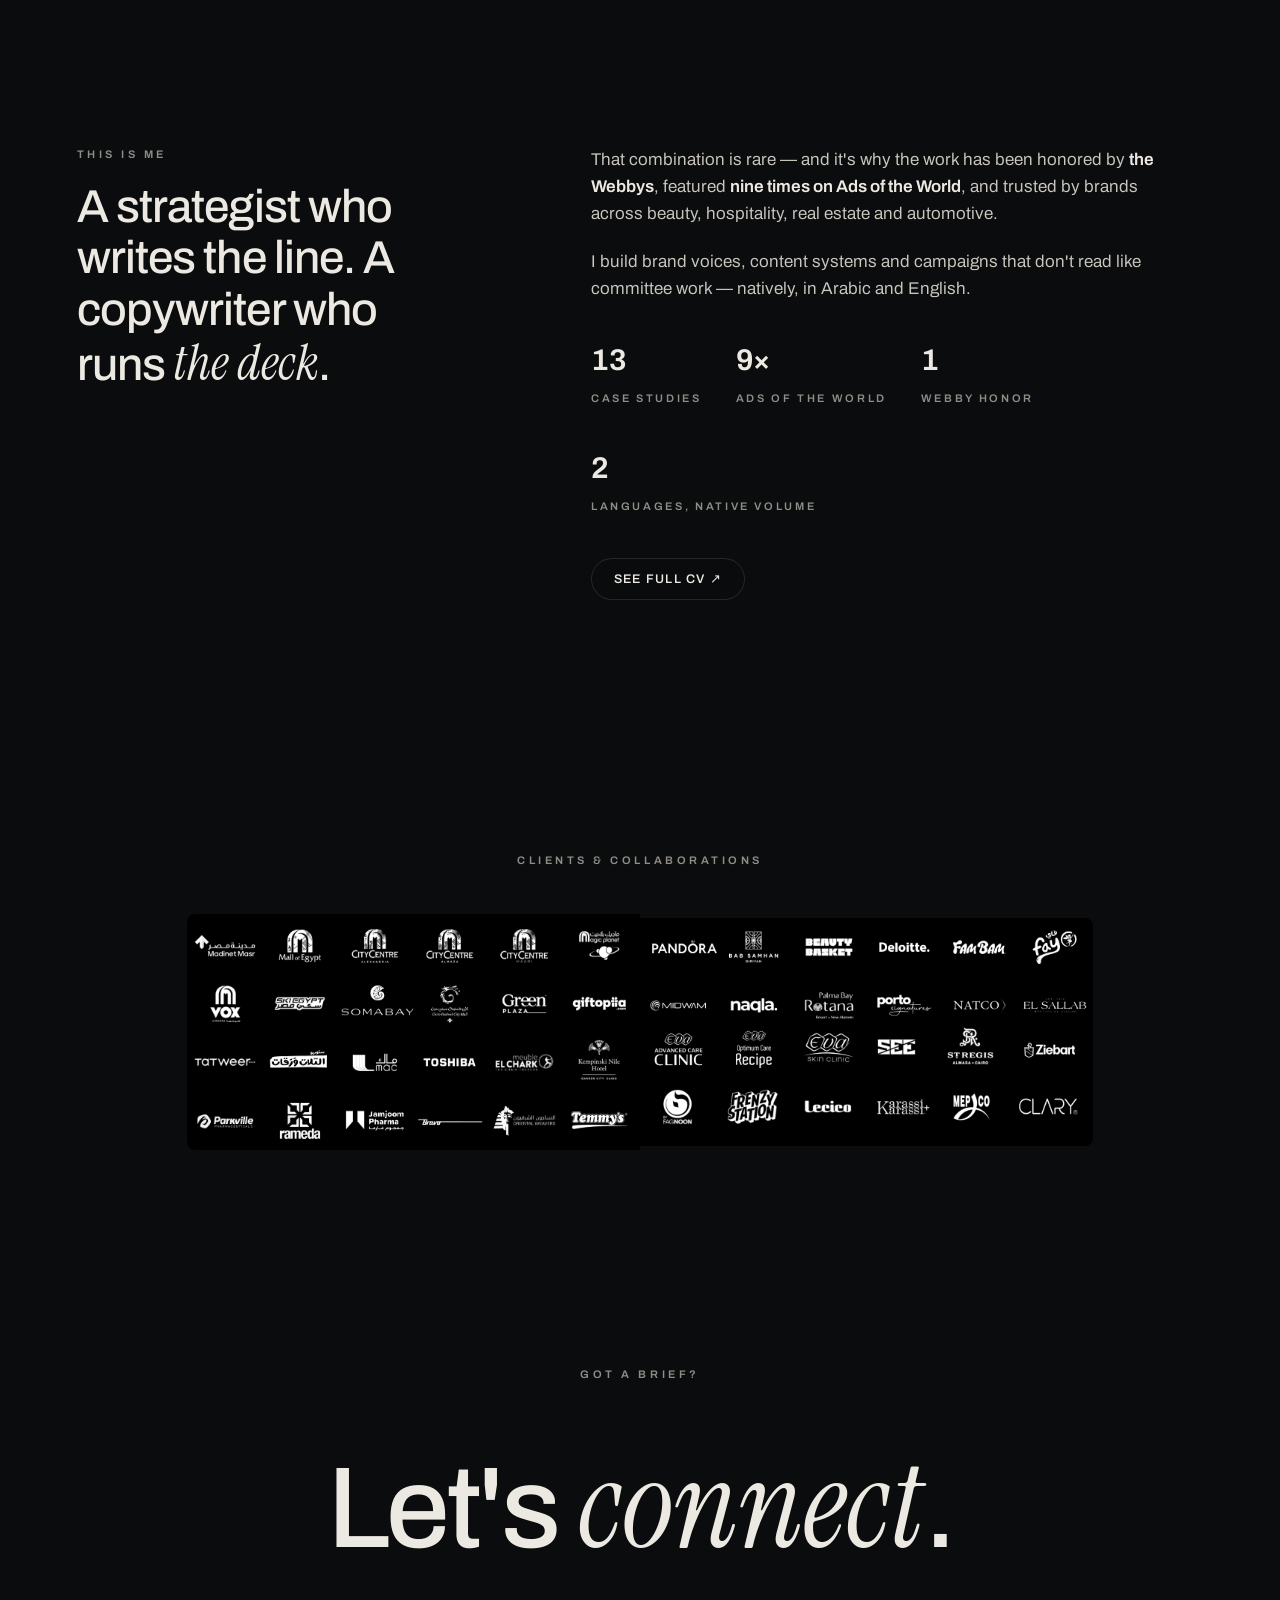
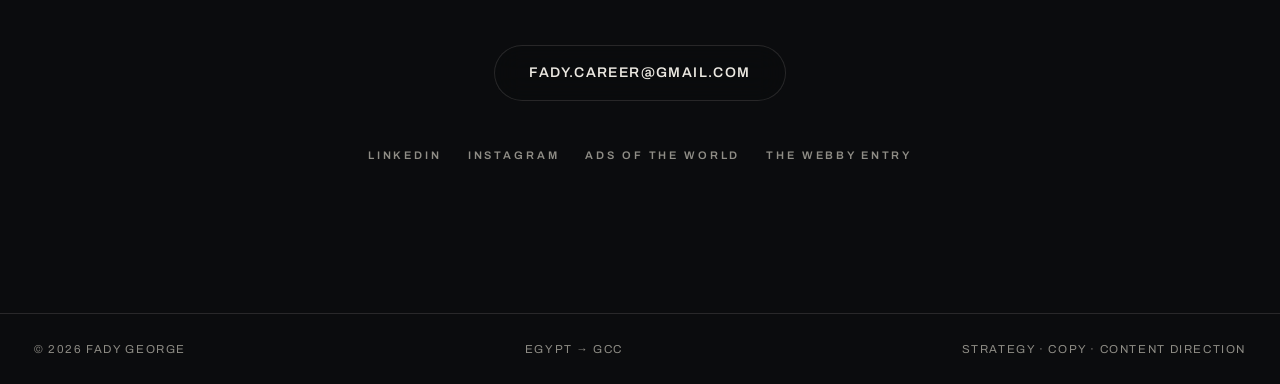
==== commit a8aed20c: "Portfolio polish: social/SEO meta, mobile nav, a11y, copy fixes - Add og:image/twitter/canonical/aut" ====
--- a/index.html
+++ b/index.html
@@ -7,8 +7,23 @@
 <meta name="description" content="Strategy that earns attention. Content that holds it. Webby-honored strategist & content director — 9× Ads of the World.">
 <meta property="og:title" content="Fady George — Strategist & Content Director">
 <meta property="og:description" content="Strategy that earns attention. Content that holds it. Webby-honored strategist & content director — 9× Ads of the World.">
+<link rel="canonical" href="https://fadystudio.github.io/">
+<meta name="author" content="Fady George">
+<meta name="theme-color" content="#0b0c0e">
+<meta property="og:url" content="https://fadystudio.github.io/">
+<meta property="og:type" content="website">
+<meta property="og:site_name" content="Fady George">
+<meta property="og:image" content="https://fadystudio.github.io/assets/pandora-let-your-heart-speak/img-02.jpg">
+<meta property="og:image:alt" content="Strategy that earns attention. Content that holds it. Webby-honored strategist & content director — 9× Ads of the World.">
+<meta name="twitter:card" content="summary_large_image">
+<meta name="twitter:title" content="Fady George — Strategist & Content Director">
+<meta name="twitter:description" content="Strategy that earns attention. Content that holds it. Webby-honored strategist & content director — 9× Ads of the World.">
+<meta name="twitter:image" content="https://fadystudio.github.io/assets/pandora-let-your-heart-speak/img-02.jpg">
 <link rel="icon" href="data:image/svg+xml,%3Csvg xmlns='http://www.w3.org/2000/svg' viewBox='0 0 32 32'%3E%3Crect width='32' height='32' rx='7' fill='%230b0c0e'/%3E%3Ctext x='16' y='22' font-family='Arial' font-size='16' font-weight='800' fill='%23ece9e2' text-anchor='middle'%3EFG%3C/text%3E%3C/svg%3E">
 <link rel="stylesheet" href="styles.css">
+<script type="application/ld+json">
+{"@context":"https://schema.org","@type":"Person","name":"Fady George","url":"https://fadystudio.github.io/","jobTitle":"Content Director & Creative Strategist","address":{"@type":"PostalAddress","addressCountry":"EG"},"email":"fady.career@gmail.com","sameAs":["https://www.linkedin.com/in/fadygeorge79/","https://www.instagram.com/_fadygeorge/","https://www.adsoftheworld.com/users/fady-george"]}
+</script>
 </head>
 <body>
 <header class="site">
@@ -28,7 +43,7 @@
       <span class="ln"><span>Strategy that <em class="acc">earns</em> attention.</span></span>
       <span class="ln"><span>Content that <em class="acc">holds</em> it.</span></span>
     </h1>
-    <p class="sub">Fady George — strategist &amp; content director. I write the line and run the deck, for brands from Cairo to the GCC.</p>
+    <p class="sub">Fady George — strategist &amp; content director. I write the line and run the deck, for brands from Egypt to the GCC.</p>
   </div>
   <div class="scrollcue"><span class="label">Scroll</span><i></i></div>
 </section>
@@ -161,7 +176,6 @@
     </div>
   </article></a>
   <div class="mini-head"><span class="label">More work</span></div>
-  <a class="mini" href="work/toyota-bold-by-nature/index.html"><span class="num">07</span><h3>Toyota Land Cruiser</h3><span class="tag">Automotive · UAE</span></a>
   <a class="mini" href="work/alreem-clinics/index.html"><span class="num">08</span><h3>AlReem Clinics</h3><span class="tag">Healthcare · Oman</span></a>
   <a class="mini" href="work/cookie-man-frafeet/index.html"><span class="num">09</span><h3>Cookie Man</h3><span class="tag">F&B · Egypt</span></a>
   <a class="mini" href="work/waterfront-launching/index.html"><span class="num">10</span><h3>Waterfront</h3><span class="tag">Real Estate · Seif Group</span></a>
@@ -193,8 +207,8 @@
 <section class="logo-wall">
   <div class="label" style="text-align:center; display:block">Clients &amp; Collaborations</div>
   <div class="logo-wall-in">
-    <img src="assets/site/clients-1.png" alt="Client logos — Madinet Masr, Mall of Egypt, City Centre, VOX Cinemas, Somabay, Toshiba, Kempinski, Rameda and more" loading="lazy">
-    <img src="assets/site/clients-2.png" alt="More client and collaboration logos" loading="lazy">
+    <img src="assets/site/clients-1.png" alt="Client logos — Madinet Masr, Mall of Egypt, City Centre, VOX Cinemas, Somabay, Toshiba, Kempinski, Rameda and more">
+    <img src="assets/site/clients-2.png" alt="More client and collaboration logos">
   </div>
 </section>
 
@@ -211,7 +225,7 @@
 </section>
 <footer class="site">
   <span>© 2026 Fady George</span>
-  <span>Cairo → GCC</span>
+  <span>Egypt → GCC</span>
   <span>Strategy · Copy · Content Direction</span>
 </footer>
 <script src="main.js"></script>
--- a/styles.css
+++ b/styles.css
@@ -17,6 +17,7 @@
 body{ background:var(--black); color:var(--bone); font-family:'Archivo',Arial,sans-serif; font-weight:380; line-height:1.6; overflow-x:hidden; }
 ::selection{ background:var(--bone); color:var(--black) }
 a{ color:inherit; text-decoration:none }
+a:focus-visible, button:focus-visible, [tabindex]:focus-visible{ outline:2px solid var(--bone); outline-offset:3px; border-radius:4px }
 img{ display:block; max-width:100% }
 .label{ font-size:11px; font-weight:620; letter-spacing:.32em; text-transform:uppercase; color:var(--grey) }
 em.acc{ font-family:'Instrument Serif',Georgia,serif; font-style:italic; font-weight:400; font-size:1.08em; letter-spacing:0 }
@@ -42,6 +43,21 @@
 .btn{ display:inline-flex; align-items:center; gap:10px; border:1px solid var(--line); border-radius:999px; padding:10px 22px; font-size:12.5px; font-weight:560; letter-spacing:.1em; text-transform:uppercase; backdrop-filter:blur(14px); background:var(--pillbg); transition:background .3s,color .3s; cursor:pointer }
 .btn:hover,.btn:focus-visible{ background:var(--bone); color:var(--black); outline:none }
 @media(max-width:860px){ nav.pill{ display:none } header.site{ padding:16px 20px } .avail{ display:none } }
+
+/* mobile menu (built by main.js from the existing nav) */
+.menu-toggle{ display:none; grid-column:3; justify-self:end; align-items:center; justify-content:center; width:44px; height:44px; border:1px solid var(--line); border-radius:999px; background:var(--pillbg); backdrop-filter:blur(14px); cursor:pointer; padding:0 }
+.menu-toggle span, .menu-toggle span::before, .menu-toggle span::after{ content:""; display:block; width:17px; height:2px; background:var(--bone); border-radius:2px; transition:transform .26s cubic-bezier(.2,.7,.2,1), opacity .2s }
+.menu-toggle span{ position:relative }
+.menu-toggle span::before{ position:absolute; left:0; top:-6px } .menu-toggle span::after{ position:absolute; left:0; top:6px }
+.menu-toggle[aria-expanded="true"] span{ background:transparent } .menu-toggle[aria-expanded="true"] span::before{ transform:translateY(6px) rotate(45deg) } .menu-toggle[aria-expanded="true"] span::after{ transform:translateY(-6px) rotate(-45deg) }
+.mobile-menu{ position:fixed; top:0; left:0; right:0; z-index:45; background:rgba(11,12,14,.97); backdrop-filter:blur(20px); border-bottom:1px solid var(--line); padding:88px 22px 26px; display:flex; flex-direction:column; transform:translateY(-102%); transition:transform .4s cubic-bezier(.2,.7,.2,1); visibility:hidden }
+.mobile-menu.open{ transform:none; visibility:visible }
+.mobile-menu a{ font-size:22px; font-weight:520; letter-spacing:.005em; color:var(--bone); padding:16px 4px; border-bottom:1px solid var(--line) }
+.mobile-menu a:last-child{ border-bottom:0 }
+.mobile-menu .mm-cta{ margin-top:18px; border:1px solid var(--line); border-radius:999px; text-align:center; font-size:13px; letter-spacing:.1em; text-transform:uppercase; padding:15px }
+body.menu-open{ overflow:hidden }
+@media(max-width:860px){ .menu-toggle{ display:inline-flex } .head-right .btn{ display:none } }
+@media(min-width:861px){ .mobile-menu{ display:none } }
 
 /* solid header variant — used above light-themed embedded case studies */
 header.site.solid{ position:sticky; top:0; background:var(--black); border-bottom:1px solid var(--line) }
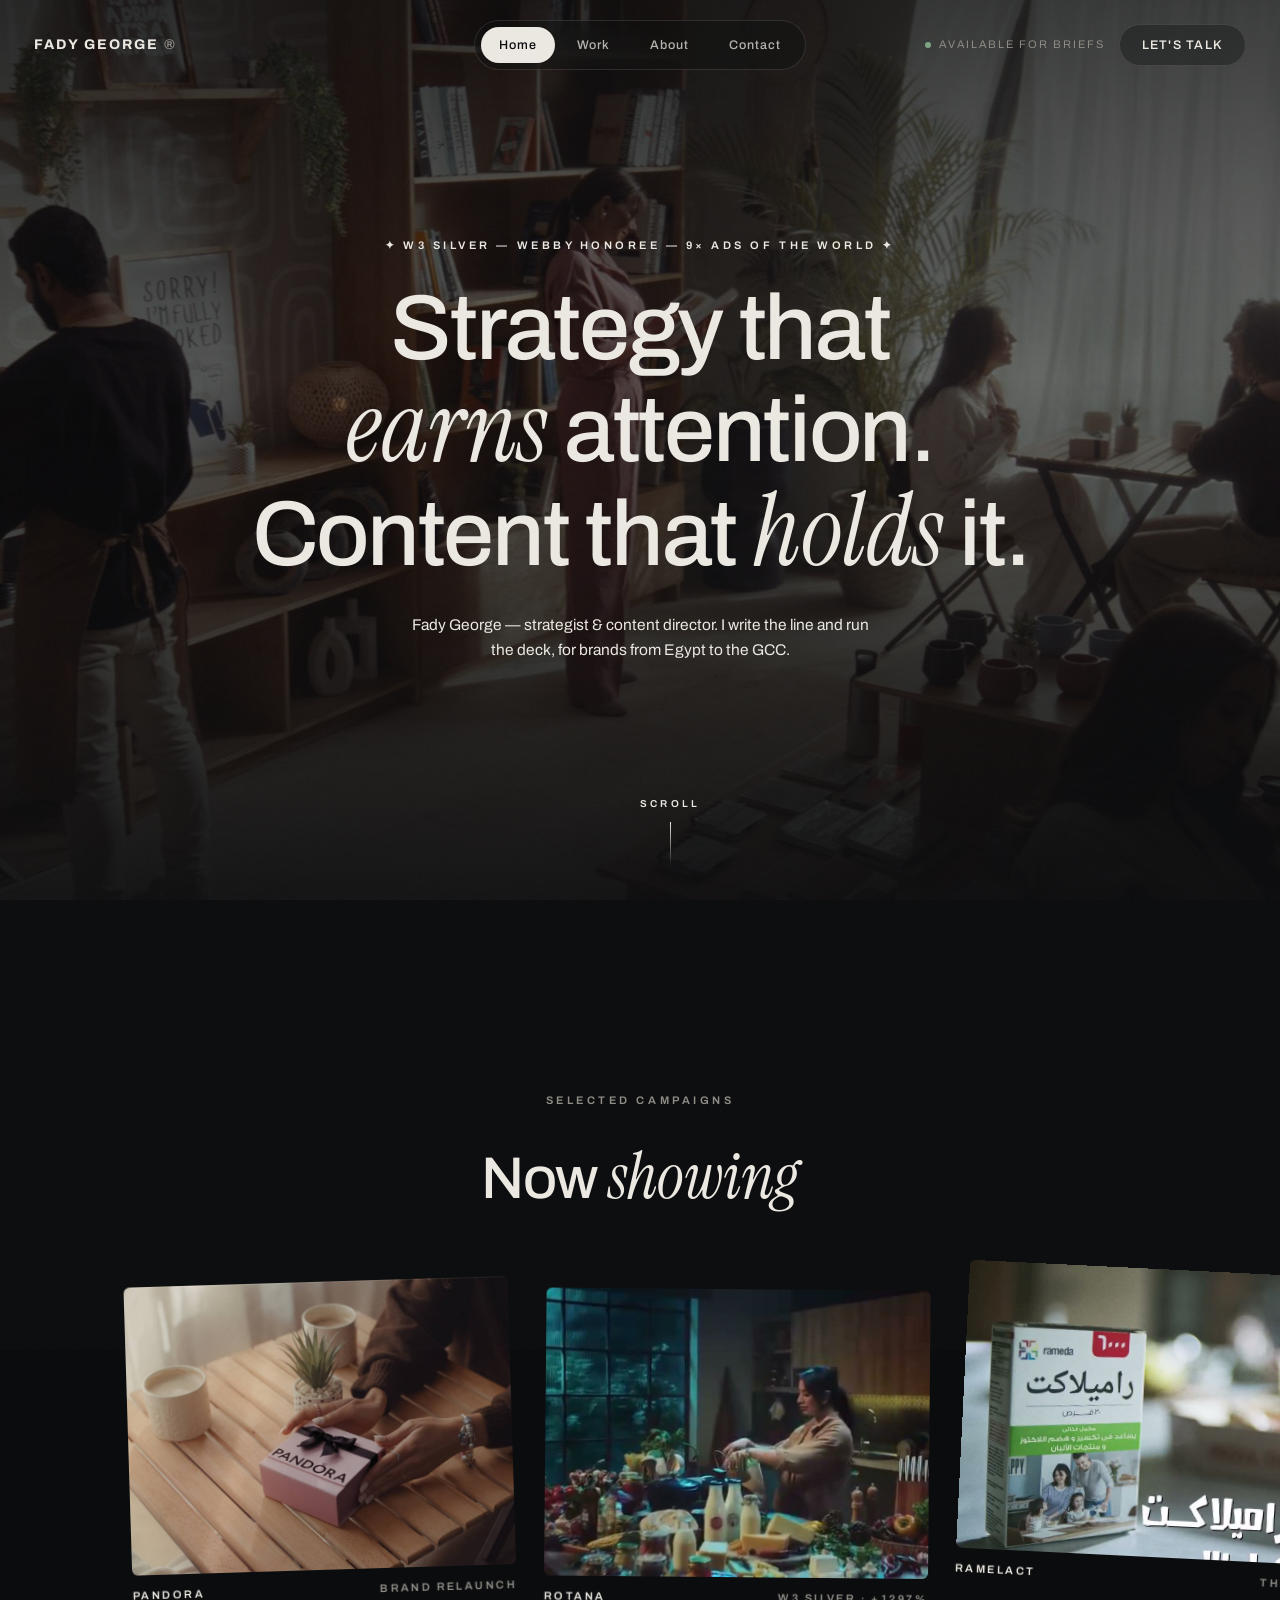
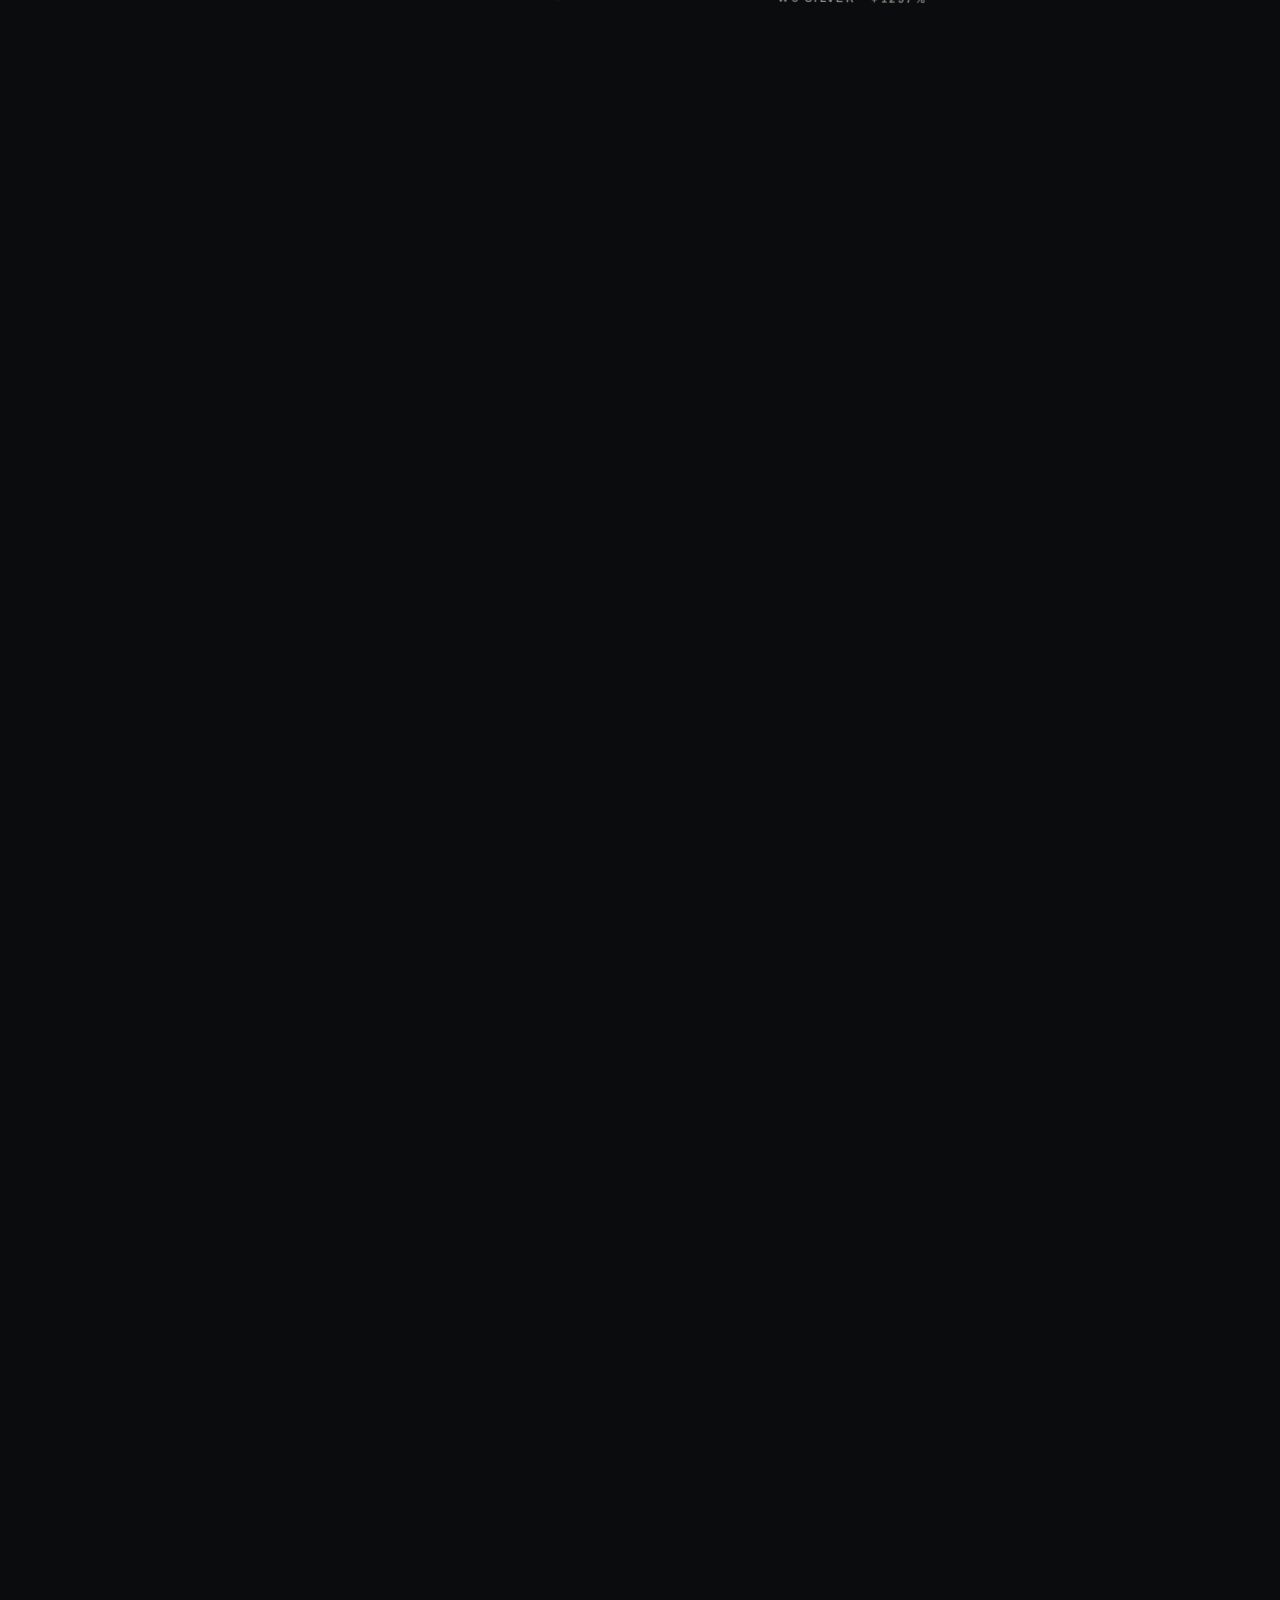
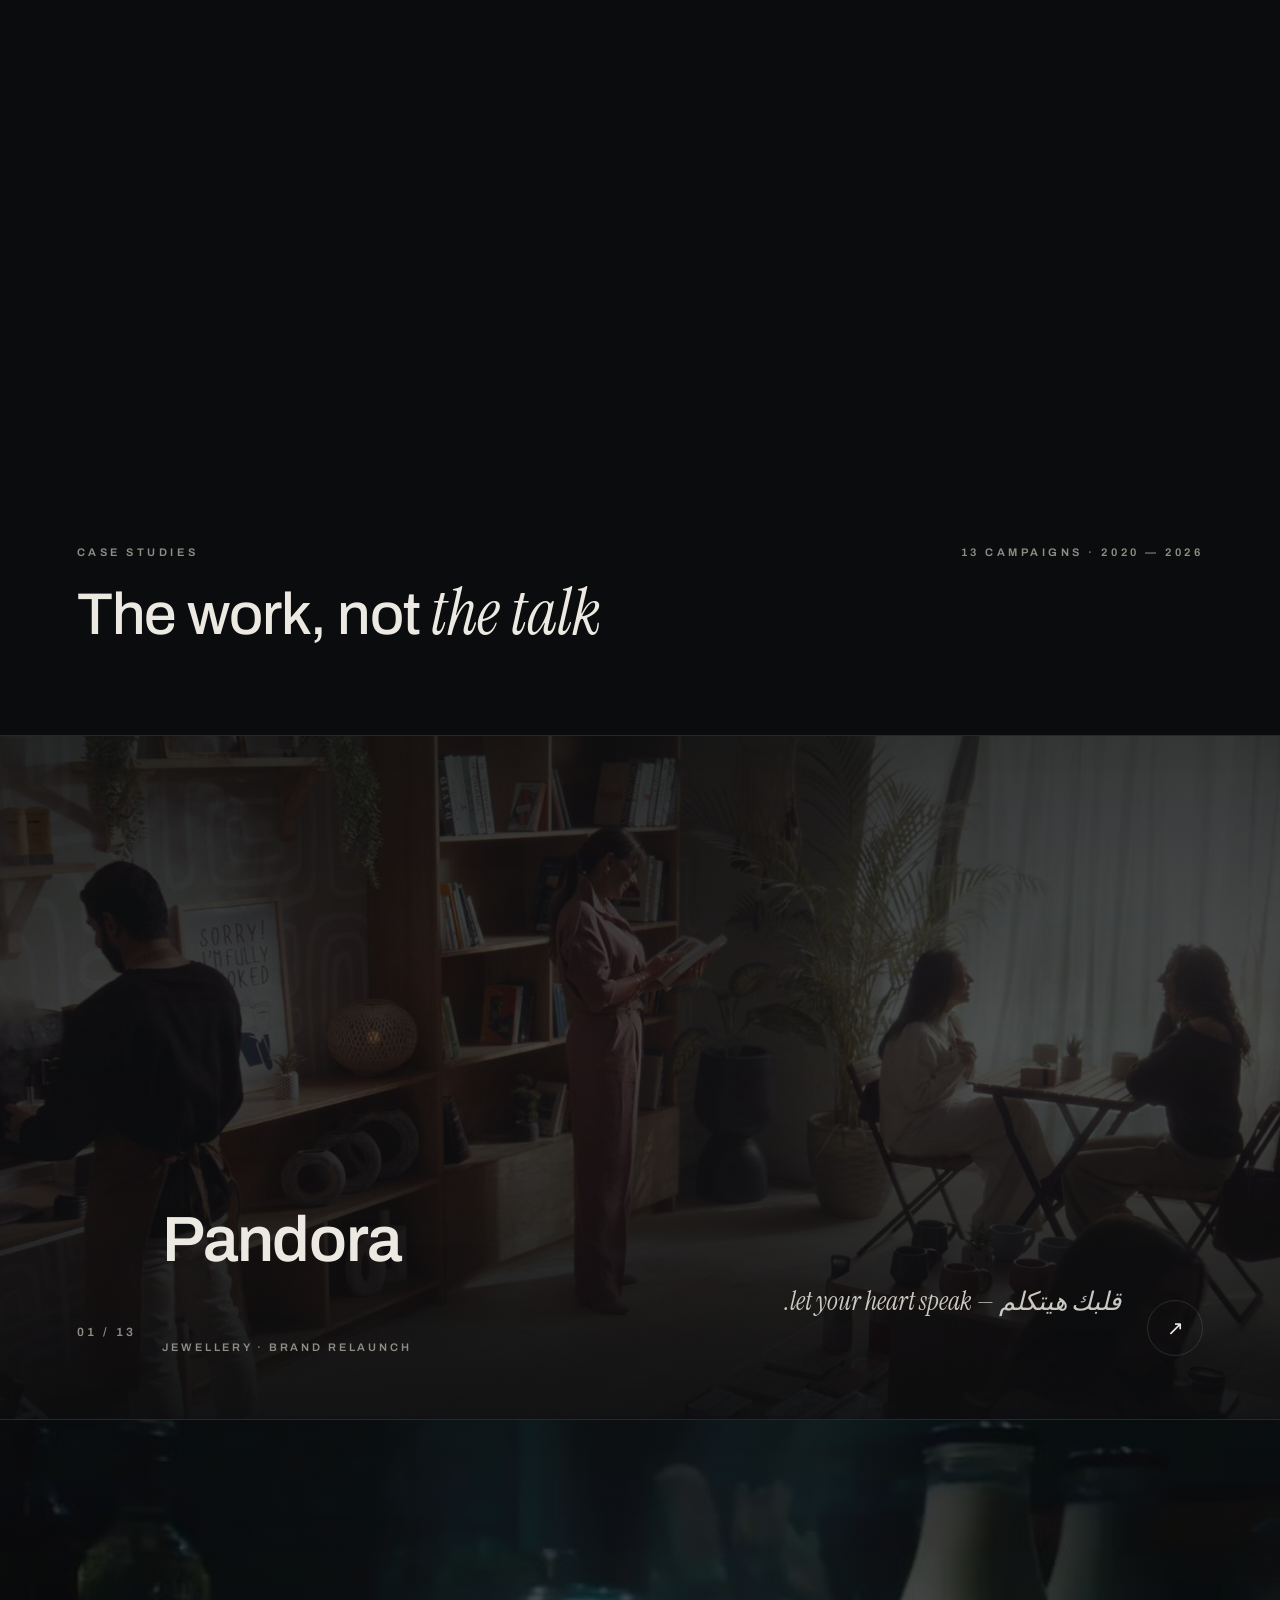
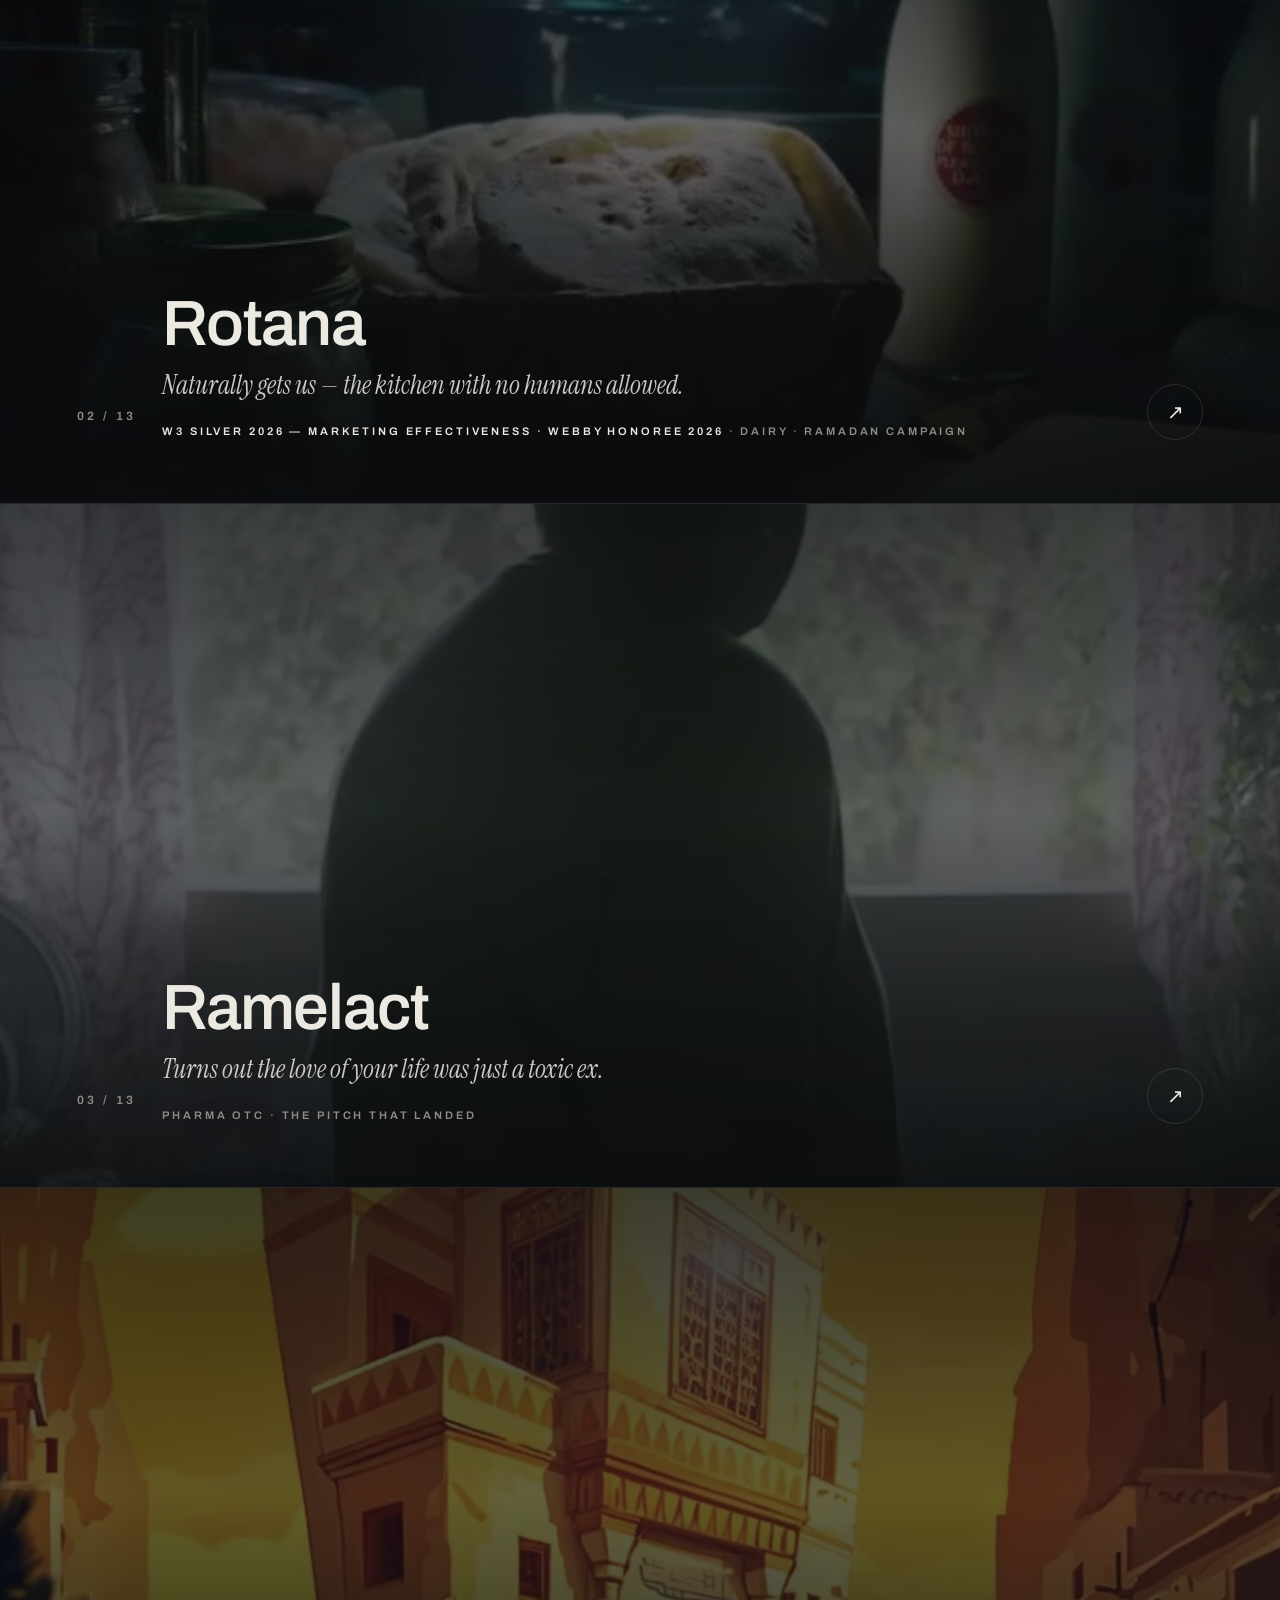
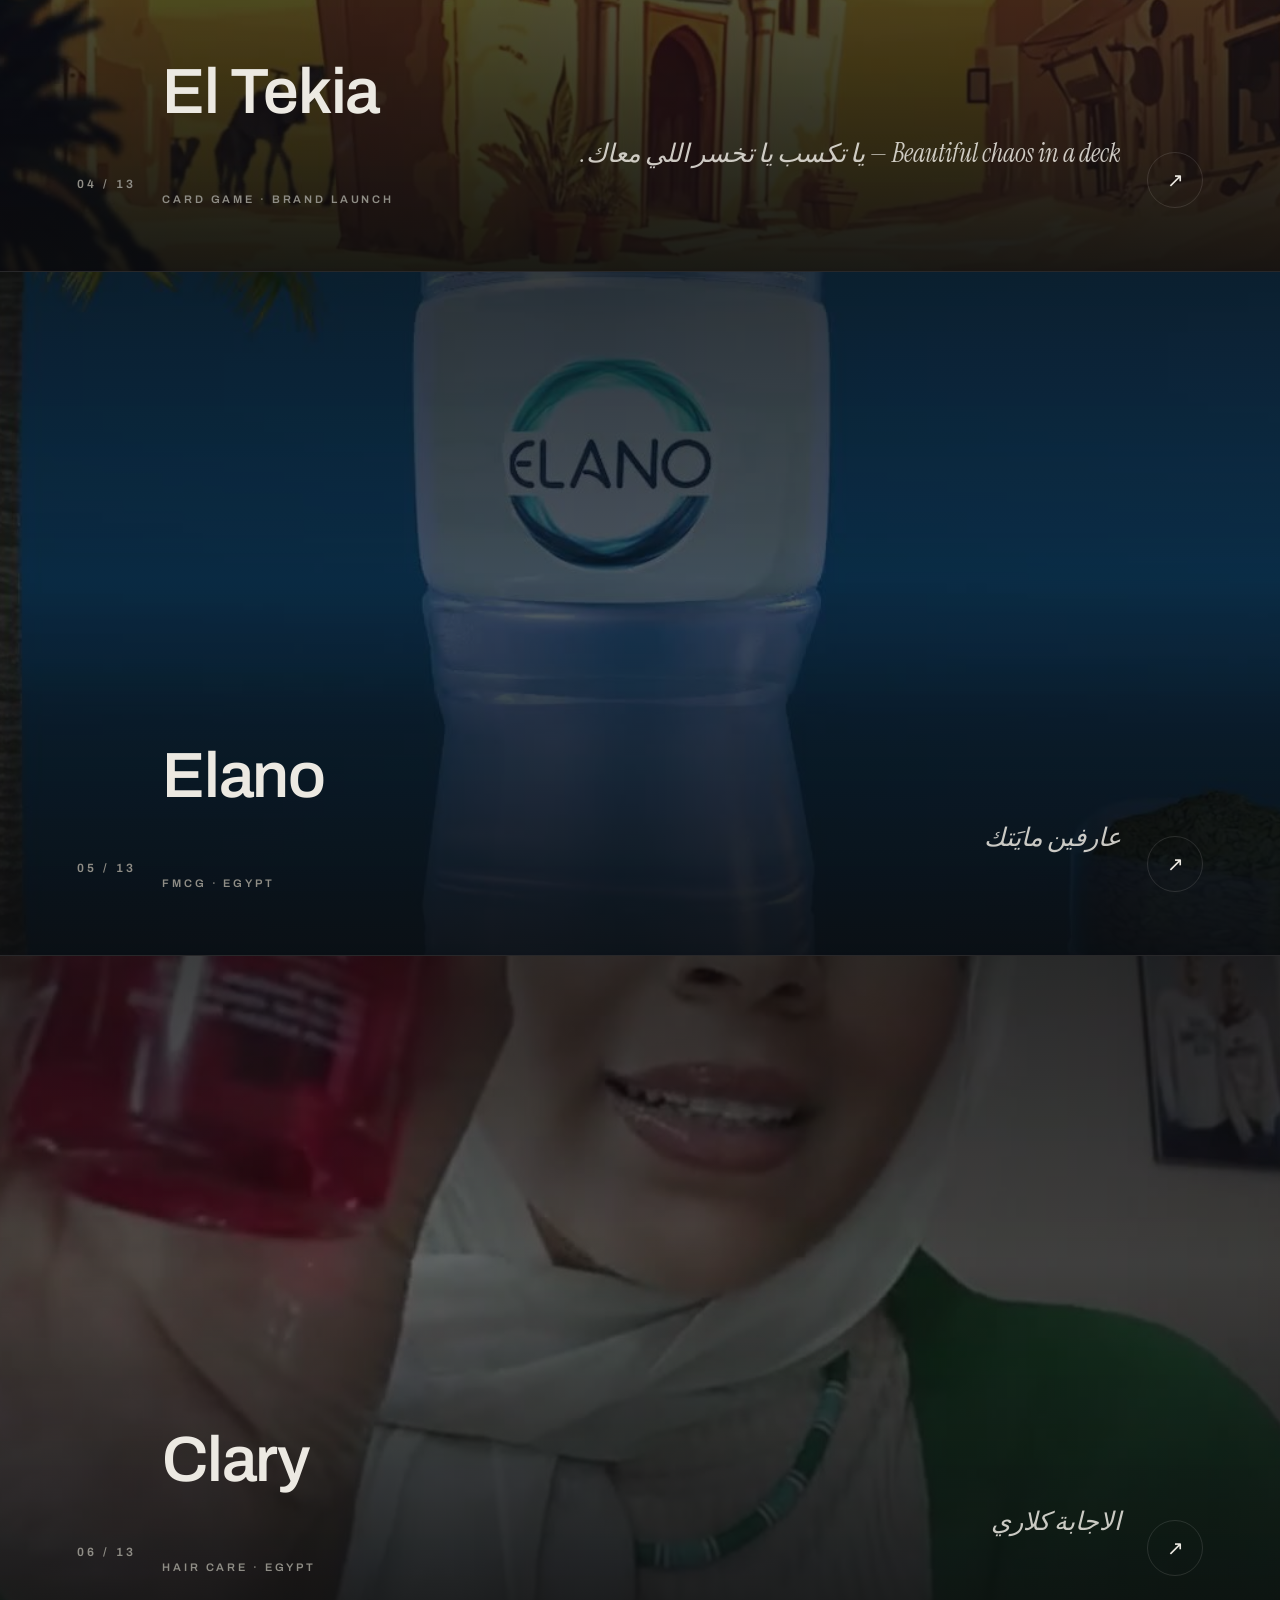
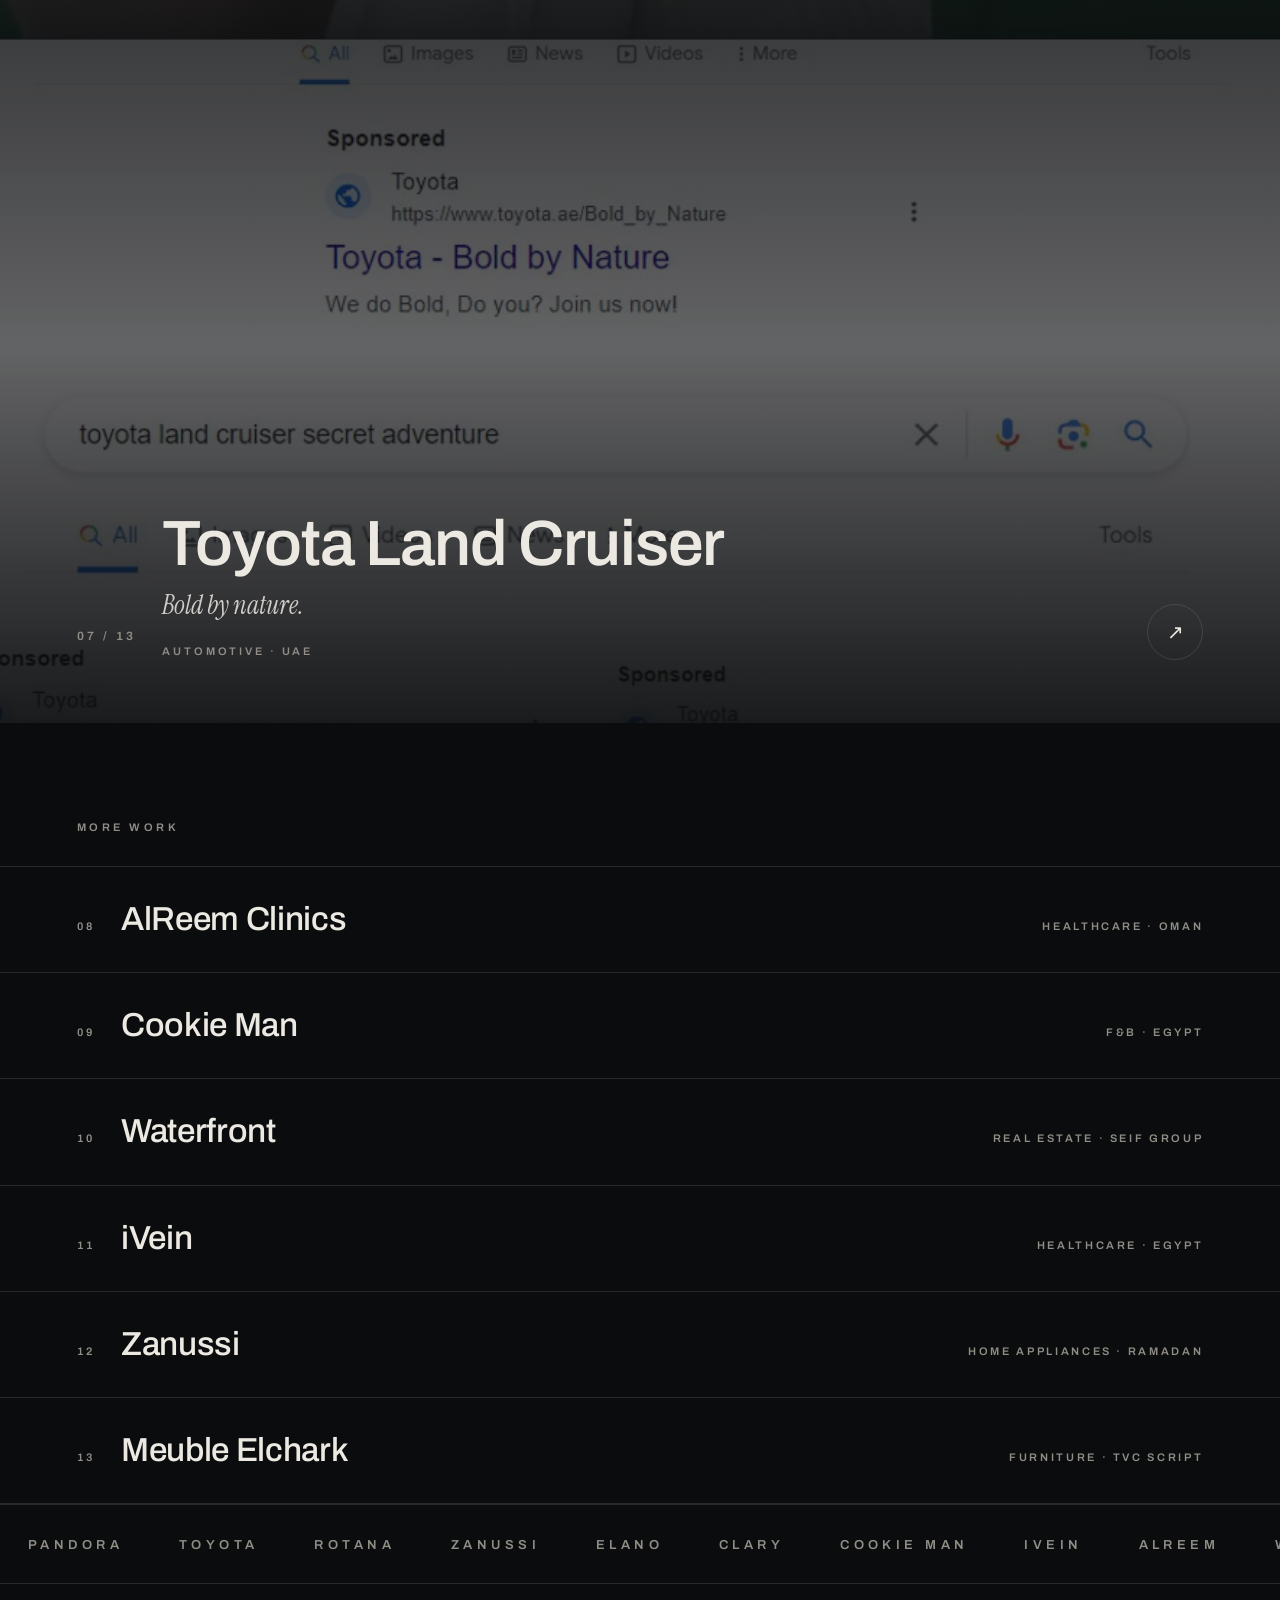
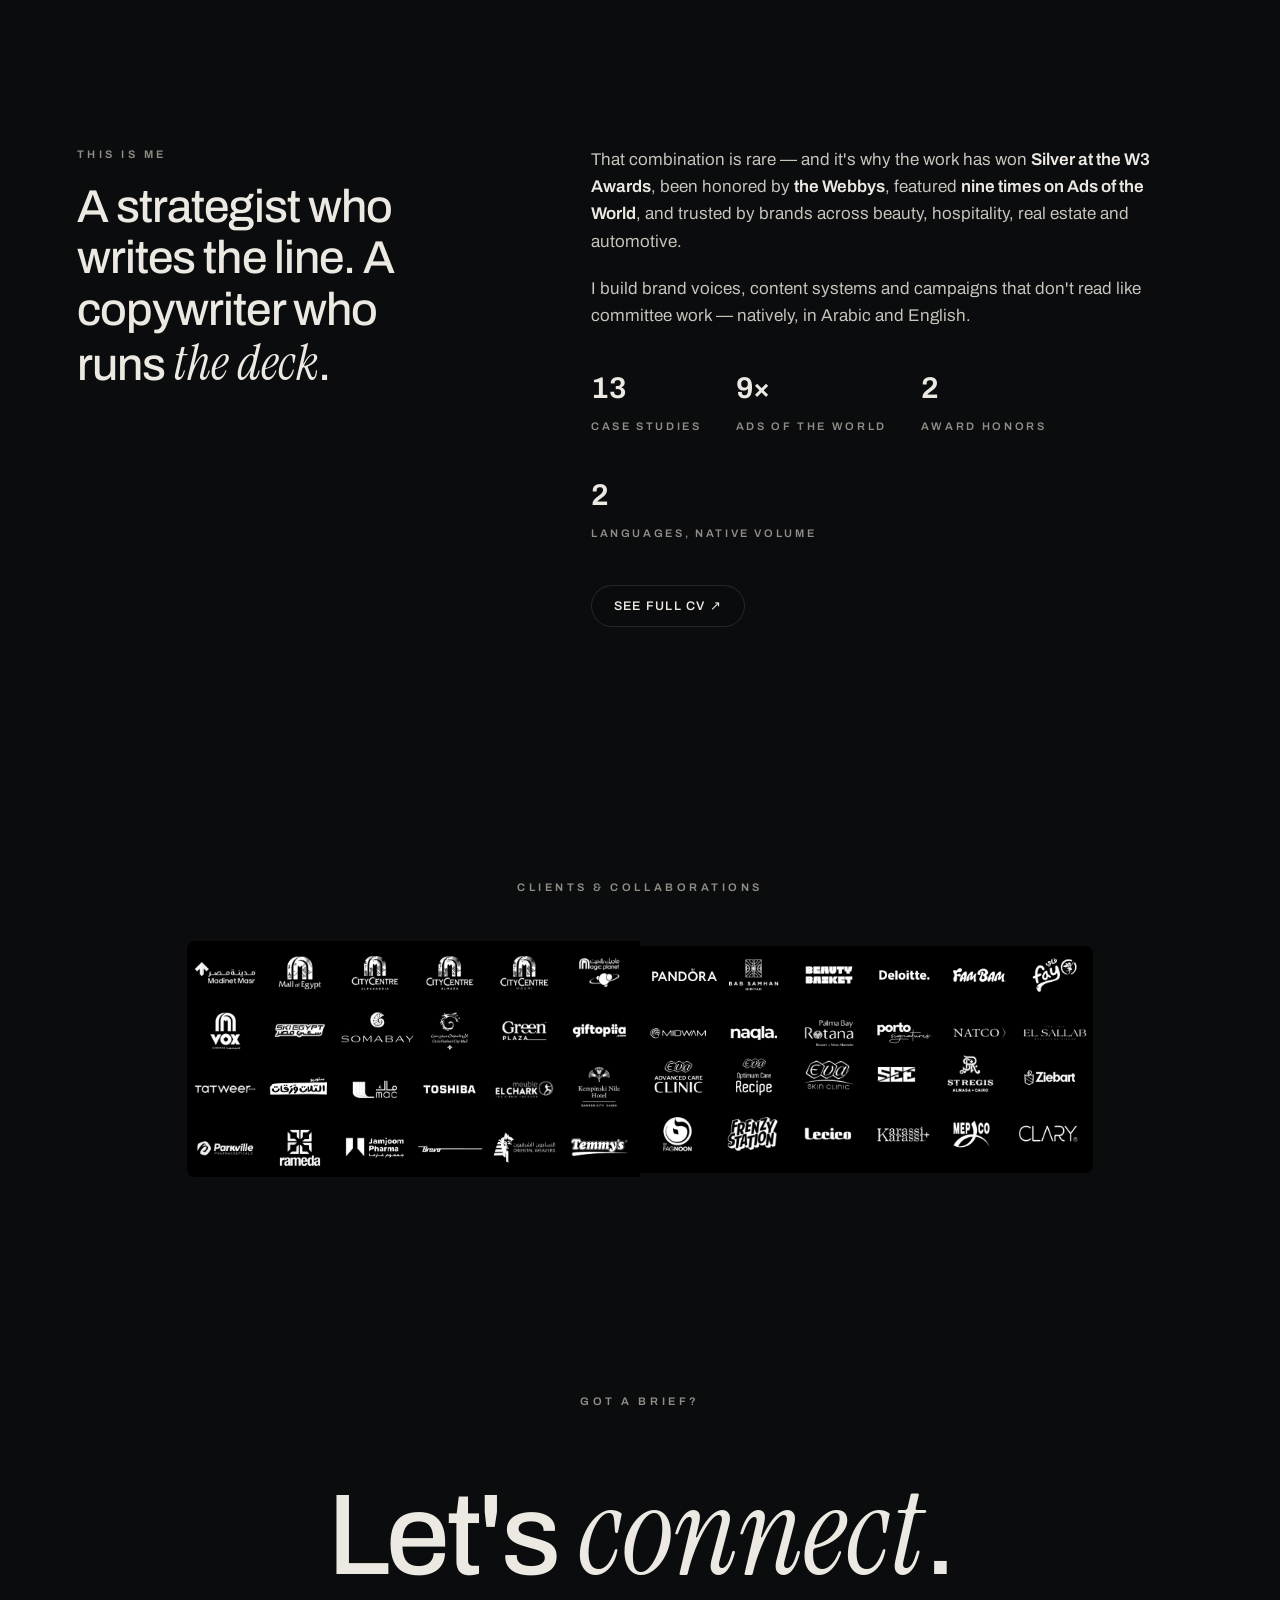
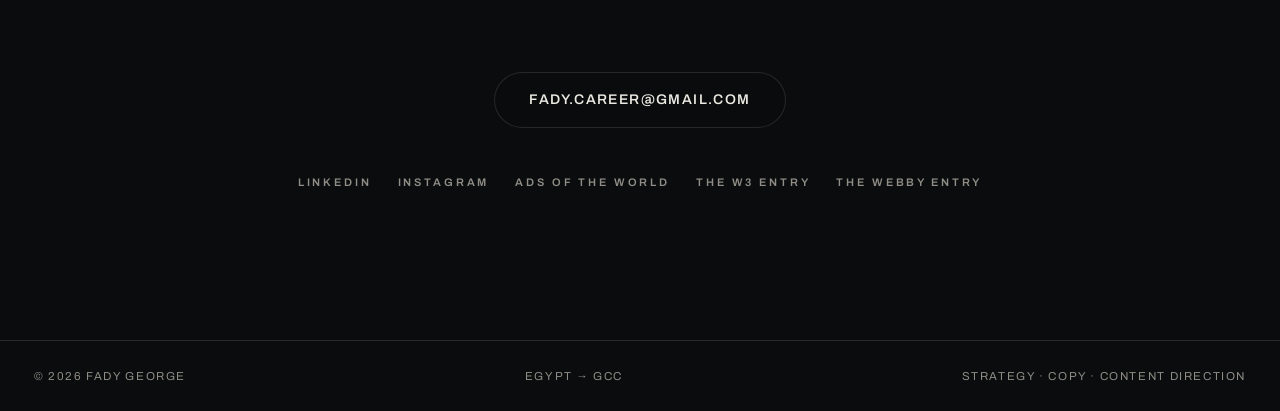
==== commit f2c7aa4e: "Add W3 Awards 2026 Silver for Rotana "Naturally Gets Us" Silver, Campaigns: Marketing Effectiveness " ====
--- a/index.html
+++ b/index.html
@@ -4,9 +4,9 @@
 <meta charset="utf-8">
 <meta name="viewport" content="width=device-width, initial-scale=1">
 <title>Fady George — Strategist & Content Director</title>
-<meta name="description" content="Strategy that earns attention. Content that holds it. Webby-honored strategist & content director — 9× Ads of the World.">
+<meta name="description" content="Strategy that earns attention. Content that holds it. W3 Silver-winning, Webby-honored strategist & content director — 9× Ads of the World.">
 <meta property="og:title" content="Fady George — Strategist & Content Director">
-<meta property="og:description" content="Strategy that earns attention. Content that holds it. Webby-honored strategist & content director — 9× Ads of the World.">
+<meta property="og:description" content="Strategy that earns attention. Content that holds it. W3 Silver-winning, Webby-honored strategist & content director — 9× Ads of the World.">
 <link rel="canonical" href="https://fadystudio.github.io/">
 <meta name="author" content="Fady George">
 <meta name="theme-color" content="#0b0c0e">
@@ -14,15 +14,15 @@
 <meta property="og:type" content="website">
 <meta property="og:site_name" content="Fady George">
 <meta property="og:image" content="https://fadystudio.github.io/assets/pandora-let-your-heart-speak/img-02.jpg">
-<meta property="og:image:alt" content="Strategy that earns attention. Content that holds it. Webby-honored strategist & content director — 9× Ads of the World.">
+<meta property="og:image:alt" content="Strategy that earns attention. Content that holds it. W3 Silver-winning, Webby-honored strategist & content director — 9× Ads of the World.">
 <meta name="twitter:card" content="summary_large_image">
 <meta name="twitter:title" content="Fady George — Strategist & Content Director">
-<meta name="twitter:description" content="Strategy that earns attention. Content that holds it. Webby-honored strategist & content director — 9× Ads of the World.">
+<meta name="twitter:description" content="Strategy that earns attention. Content that holds it. W3 Silver-winning, Webby-honored strategist & content director — 9× Ads of the World.">
 <meta name="twitter:image" content="https://fadystudio.github.io/assets/pandora-let-your-heart-speak/img-02.jpg">
 <link rel="icon" href="data:image/svg+xml,%3Csvg xmlns='http://www.w3.org/2000/svg' viewBox='0 0 32 32'%3E%3Crect width='32' height='32' rx='7' fill='%230b0c0e'/%3E%3Ctext x='16' y='22' font-family='Arial' font-size='16' font-weight='800' fill='%23ece9e2' text-anchor='middle'%3EFG%3C/text%3E%3C/svg%3E">
 <link rel="stylesheet" href="styles.css">
 <script type="application/ld+json">
-{"@context":"https://schema.org","@type":"Person","name":"Fady George","url":"https://fadystudio.github.io/","jobTitle":"Content Director & Creative Strategist","address":{"@type":"PostalAddress","addressCountry":"EG"},"email":"fady.career@gmail.com","sameAs":["https://www.linkedin.com/in/fadygeorge79/","https://www.instagram.com/_fadygeorge/","https://www.adsoftheworld.com/users/fady-george"]}
+{"@context":"https://schema.org","@type":"Person","name":"Fady George","url":"https://fadystudio.github.io/","jobTitle":"Content Director & Creative Strategist","award":["W3 Awards 2026 — Silver, Campaigns: Marketing Effectiveness (Rotana, Naturally Gets Us)","Webby Awards 2026 — Honoree, Social: Food & Drink (Rotana, Naturally Gets Us)"],"address":{"@type":"PostalAddress","addressCountry":"EG"},"email":"fady.career@gmail.com","sameAs":["https://www.linkedin.com/in/fadygeorge79/","https://www.instagram.com/_fadygeorge/","https://www.adsoftheworld.com/users/fady-george"]}
 </script>
 </head>
 <body>
@@ -38,7 +38,7 @@
 <section class="hero" id="top">
   <img class="hero-bg" src="assets/pandora-let-your-heart-speak/img-02.jpg" alt="Pandora campaign film still">
   <div class="hero-in">
-    <div class="label">✦ Webby Honoree — 9× Ads of the World ✦</div>
+    <div class="label">✦ <span>W3 Silver</span> — <span>Webby Honoree</span> — <span>9× Ads of the World ✦</span></div>
     <h1>
       <span class="ln"><span>Strategy that <em class="acc">earns</em> attention.</span></span>
       <span class="ln"><span>Content that <em class="acc">holds</em> it.</span></span>
@@ -61,7 +61,7 @@
       </figure></a>
       <a class="reel-card" href="work/rotana-naturally-gets-us/index.html"><figure>
         <div class="ph"><img src="assets/rotana-naturally-gets-us/frame-03.jpg" alt="Rotana campaign" loading="lazy"></div>
-        <figcaption><b>Rotana</b><span>Webby · +1297%</span></figcaption>
+        <figcaption><b>Rotana</b><span>W3 Silver · +1297%</span></figcaption>
       </figure></a>
       <a class="reel-card" href="work/ramelact-launching/index.html"><figure>
         <div class="ph"><img src="assets/ramelact-launching/frame-05.jpg" alt="Ramelact campaign" loading="lazy"></div>
@@ -110,7 +110,7 @@
       <div>
         <h3>Rotana</h3>
         <div class="idea">Naturally gets us — the kitchen with no humans allowed.</div>
-        <div class="meta"><b>Webby Honoree 2026 — Social, Food & Drink</b> · Dairy · Ramadan Campaign</div>
+        <div class="meta"><b>W3 Silver 2026 — Marketing Effectiveness · Webby Honoree 2026</b> · Dairy · Ramadan Campaign</div>
       </div>
       <div class="go">↗</div>
     </div>
@@ -192,12 +192,12 @@
     <h2>A strategist who writes the line. A copywriter who runs <em class="acc">the deck</em>.</h2>
   </div>
   <div class="bio">
-    <p>That combination is rare — and it's why the work has been honored by <strong>the Webbys</strong>, featured <strong>nine times on Ads of the World</strong>, and trusted by brands across beauty, hospitality, real estate and automotive.</p>
+    <p>That combination is rare — and it's why the work has won <strong>Silver at the W3 Awards</strong>, been honored by <strong>the Webbys</strong>, featured <strong>nine times on Ads of the World</strong>, and trusted by brands across beauty, hospitality, real estate and automotive.</p>
     <p>I build brand voices, content systems and campaigns that don't read like committee work — natively, in Arabic and English.</p>
     <div class="facts">
       <div class="fact"><b>13</b><span>Case studies</span></div>
       <div class="fact"><b>9×</b><span>Ads of the World</span></div>
-      <div class="fact"><b>1</b><span>Webby honor</span></div>
+      <div class="fact"><b>2</b><span>Award honors</span></div>
       <div class="fact"><b>2</b><span>Languages, native volume</span></div>
     </div>
     <a class="btn" href="assets/site/fady-george-cv.pdf" target="_blank" rel="noreferrer">See full CV ↗</a>
@@ -220,6 +220,7 @@
     <a href="https://www.linkedin.com/in/fadygeorge79/" target="_blank" rel="noreferrer">LinkedIn</a>
     <a href="https://www.instagram.com/_fadygeorge/" target="_blank" rel="noreferrer">Instagram</a>
     <a href="https://www.adsoftheworld.com/users/fady-george" target="_blank" rel="noreferrer">Ads of the World</a>
+    <a href="https://www.w3award.com/winners/gallery/?event=1101&amp;award=2&amp;type=21&amp;pg=2&amp;id=398552" target="_blank" rel="noreferrer">The W3 Entry</a>
     <a href="https://winners.webbyawards.com/2026/social/social-campaigns/food-drink/380576/rotana--naturally-gets-us" target="_blank" rel="noreferrer">The Webby Entry</a>
   </div>
 </section>
--- a/styles.css
+++ b/styles.css
@@ -81,6 +81,7 @@
 .hero::before{ content:""; position:absolute; inset:0; z-index:1; background:linear-gradient(180deg, rgba(11,12,14,.62) 0%, rgba(11,12,14,.18) 42%, rgba(11,12,14,.88) 100%) }
 .hero-in{ position:relative; z-index:2; padding:0 24px; max-width:1100px }
 .hero .label{ color:var(--bone); opacity:0; animation:rise 1s .5s cubic-bezier(.2,.7,.2,1) forwards }
+.hero .label span{ white-space:nowrap }
 .hero h1{ font-size:clamp(44px,7.2vw,104px); font-weight:480; letter-spacing:-.025em; line-height:1.04; margin:26px 0 30px; text-wrap:balance }
 .hero h1 .ln{ display:block; overflow:hidden }
 .hero h1 .ln span{ display:block; transform:translateY(112%); animation:heroRise 1.1s cubic-bezier(.2,.75,.15,1) forwards }
